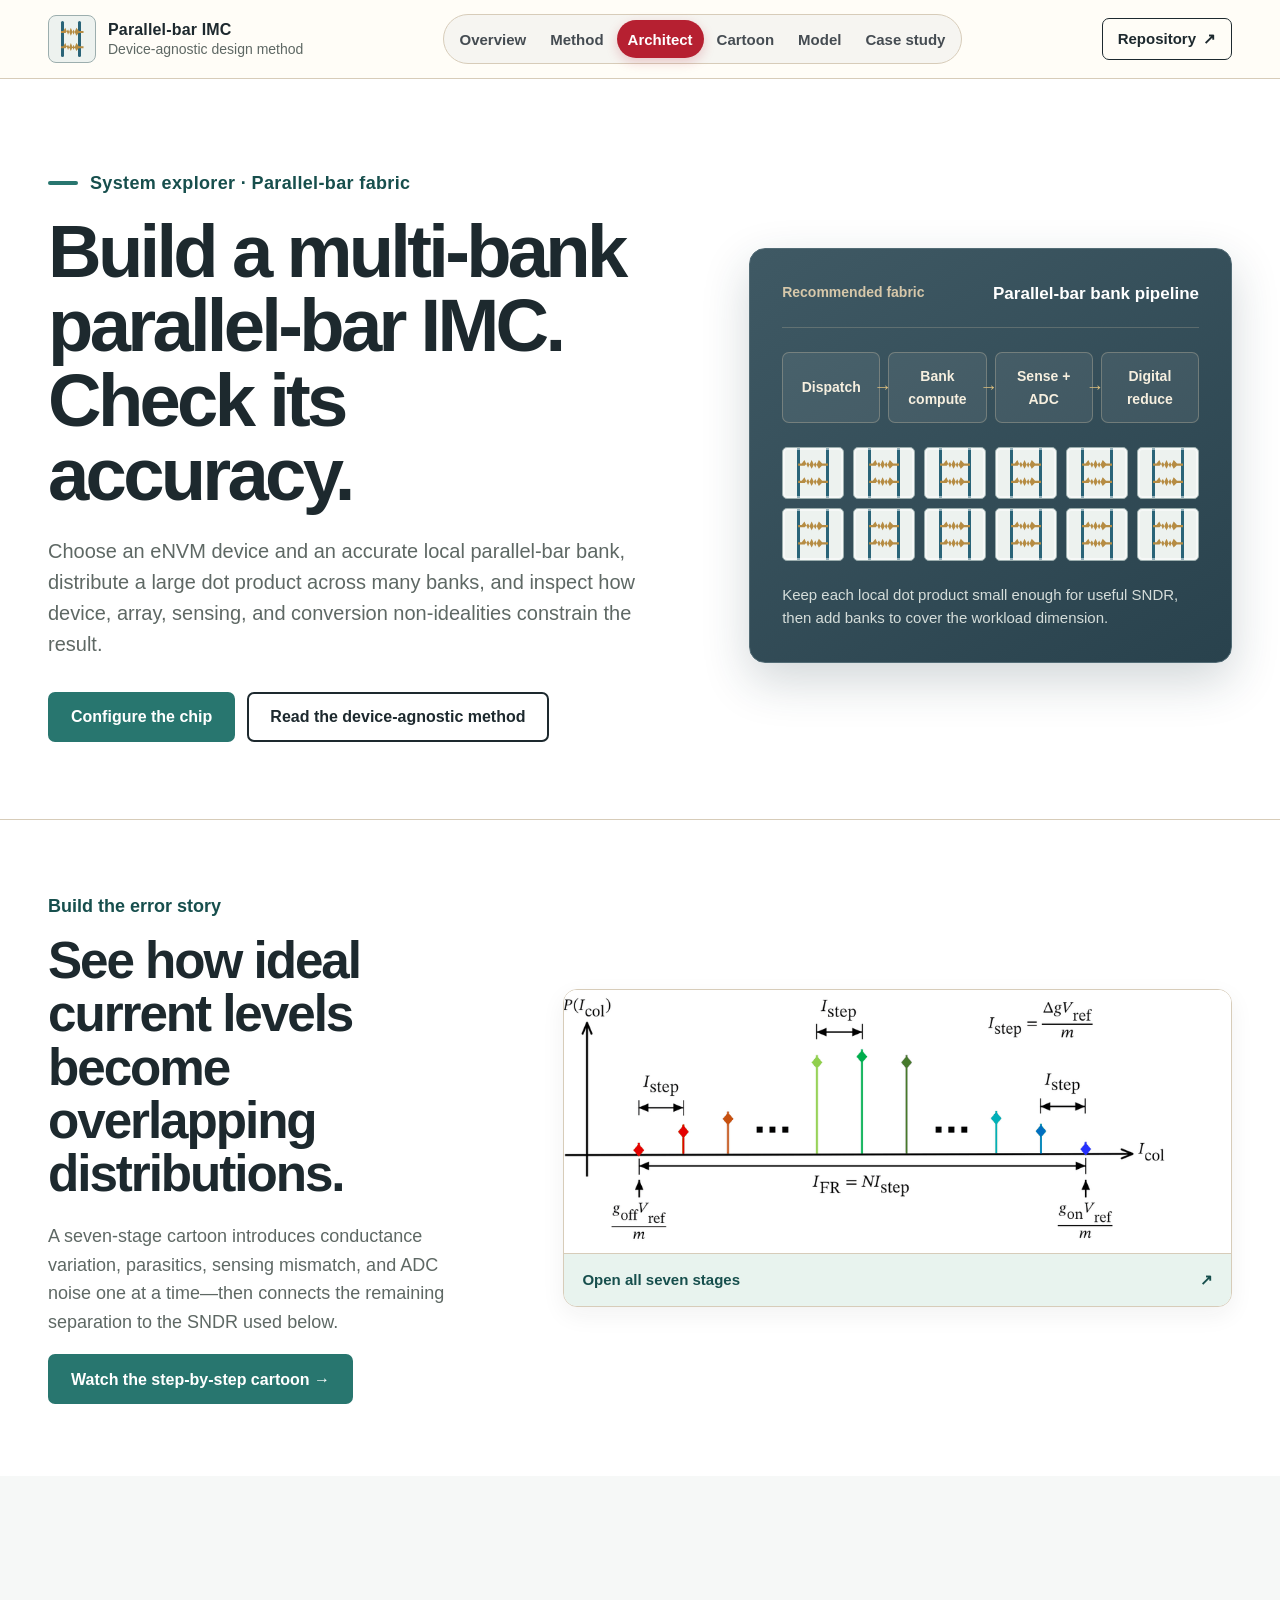
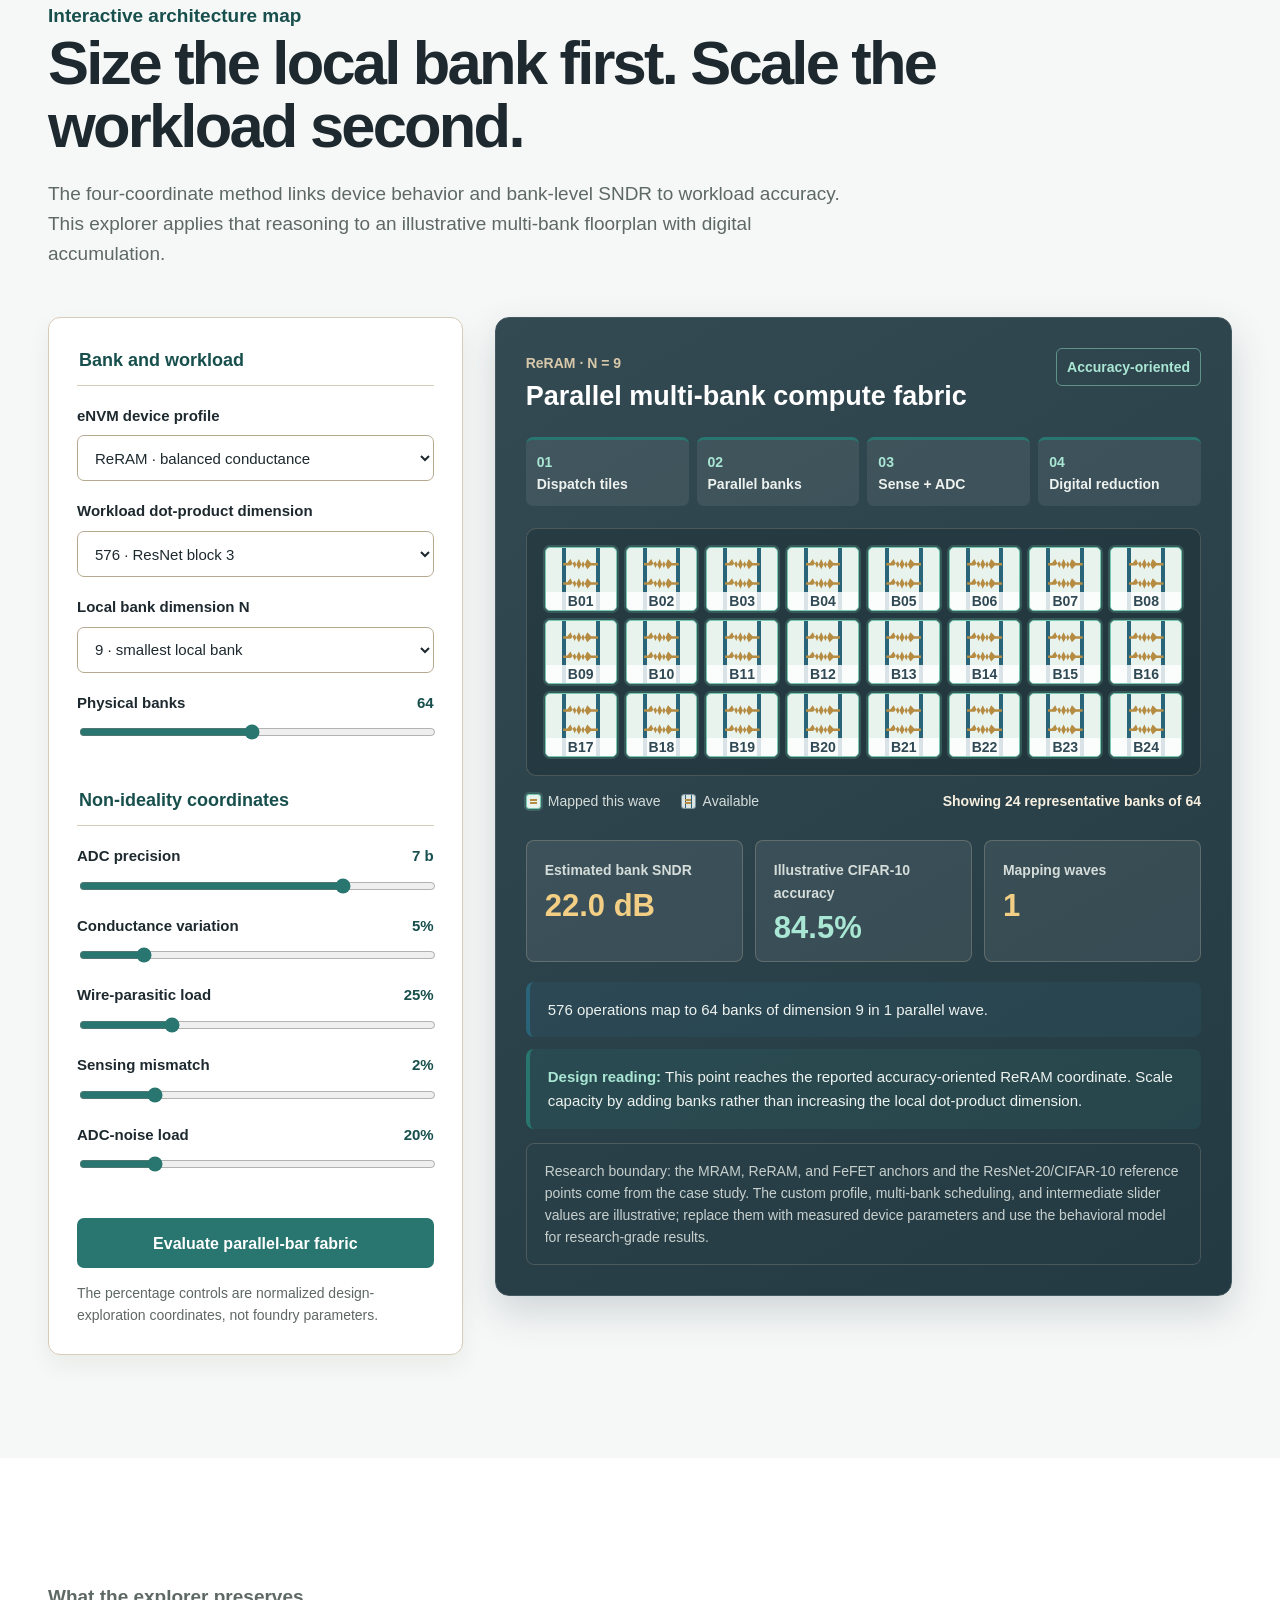
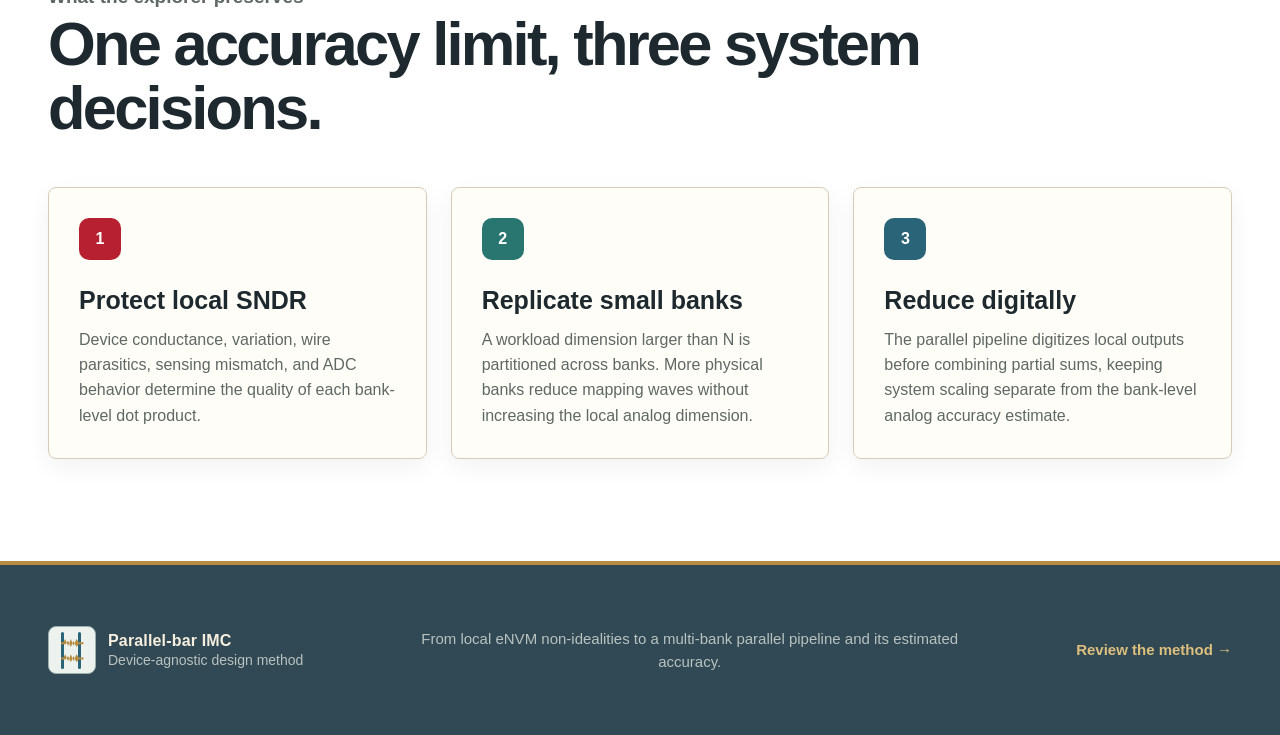
==== docs/architect.html @ ee3493be "Add parallel-bar IMC website" ====
<!doctype html>
<html lang="en">
  <head>
    <meta charset="utf-8" />
    <meta name="viewport" content="width=device-width, initial-scale=1" />
    <meta name="theme-color" content="#ffffff" />
    <meta name="description" content="Configure a multi-bank parallel-bar eNVM in-memory-computing architecture and explore how bank dimension and non-idealities affect SNDR and workload accuracy." />
    <link rel="icon" href="assets/favicon.png" type="image/png" />
    <link rel="stylesheet" href="styles.css" />
    <script src="app.js" defer></script>
    <title>Multi-bank Architect · Parallel-bar IMC</title>
  </head>
  <body>
    <a class="skip-link" href="#main">Skip to content</a>
    <header class="site-header">
      <div class="container header-inner">
        <a class="brand" href="index.html" aria-label="Parallel-bar IMC overview"><span class="architecture-icon parallelbar-icon brand-architecture-icon" aria-hidden="true"><i></i><i></i><i></i><b></b><b></b><b></b><em></em></span><span><strong>Parallel-bar IMC</strong><small>Device-agnostic design method</small></span></a>
        <button class="menu-toggle" type="button" aria-expanded="false" aria-controls="site-nav">Menu</button>
        <nav id="site-nav" class="site-nav" aria-label="Parallel-bar design method"><a href="index.html">Overview</a><a href="method.html">Method</a><a href="architect.html" aria-current="page">Architect</a><a href="cartoon.html">Cartoon</a><a href="code.html">Model</a><a href="paper.html">Case study</a><a class="nav-repository" href="https://github.com/calmyor/eNVM-IMC-Modeling">Repository <span aria-hidden="true">↗</span></a></nav>
        <a class="header-repo" href="https://github.com/calmyor/eNVM-IMC-Modeling">Repository <span aria-hidden="true">↗</span></a>
      </div>
    </header>

    <main id="main">
      <section class="page-hero architect-hero">
        <div class="container page-hero-grid">
          <div>
            <p class="eyebrow green">System explorer · Parallel-bar fabric</p>
            <h1>Build a multi-bank parallel-bar IMC. <span class="accent-green">Check its accuracy.</span></h1>
            <p class="hero-summary">Choose an eNVM device and an accurate local parallel-bar bank, distribute a large dot product across many banks, and inspect how device, array, sensing, and conversion non-idealities constrain the result.</p>
            <div class="hero-actions"><a class="button button-green" href="#architect-lab">Configure the chip</a><a class="button button-secondary" href="method.html">Read the device-agnostic method</a></div>
          </div>
          <aside class="chip-preview" aria-label="A four-stage parallel pipeline feeding a multi-bank eNVM compute fabric">
            <div class="chip-preview-head"><span>Recommended fabric</span><strong>Parallel-bar bank pipeline</strong></div>
            <ol class="pipeline-strip" aria-label="Pipeline stages"><li>Dispatch</li><li>Bank compute</li><li>Sense + ADC</li><li>Digital reduce</li></ol>
            <div class="hero-bank-grid" aria-hidden="true"><span></span><span></span><span></span><span></span><span></span><span></span><span></span><span></span><span></span><span></span><span></span><span></span></div>
            <p>Keep each local dot product small enough for useful SNDR, then add banks to cover the workload dimension.</p>
          </aside>
        </div>
      </section>

      <section class="section cartoon-teaser-section">
        <div class="container cartoon-teaser">
          <div class="content-copy">
            <p class="section-kicker green">Build the error story</p>
            <h2>See how ideal current levels become overlapping distributions.</h2>
            <p>A seven-stage cartoon introduces conductance variation, parasitics, sensing mismatch, and ADC noise one at a time—then connects the remaining separation to the SNDR used below.</p>
            <a class="button button-green" href="cartoon.html">Watch the step-by-step cartoon →</a>
          </div>
          <a class="cartoon-teaser-media" href="cartoon.html" aria-label="Open the step-by-step current-distribution cartoon">
            <picture>
              <source media="(prefers-reduced-motion: reduce)" srcset="assets/histogram-cartoon/step-7.png" />
              <img src="assets/histogram-cartoon/histogram-nonidealities.gif" alt="Animated current distributions broadening as resistive IMC non-idealities are added." />
            </picture>
            <span>Open all seven stages <b aria-hidden="true">↗</b></span>
          </a>
        </div>
      </section>

      <section class="section section-tint" id="architect-lab">
        <div class="container">
          <div class="section-heading"><p class="section-kicker green">Interactive architecture map</p><h2>Size the local bank first. Scale the workload second.</h2><p>The four-coordinate method links device behavior and bank-level SNDR to workload accuracy. This explorer applies that reasoning to an illustrative multi-bank floorplan with digital accumulation.</p></div>

          <div class="architect-lab">
            <form class="architect-controls" id="architect-form">
              <fieldset>
                <legend>Bank and workload</legend>
                <label class="control-field" for="sim-device"><span>eNVM device profile</span><select id="sim-device" name="device"><option value="reram" selected>ReRAM · balanced conductance</option><option value="mram">MRAM · high conductance</option><option value="fefet">FeFET · high contrast</option><option value="custom">Custom eNVM · normalized profile</option></select></label>
                <label class="control-field" for="sim-workload"><span>Workload dot-product dimension</span><select id="sim-workload" name="workload"><option value="144">144 · ResNet block 1</option><option value="288">288 · ResNet block 2</option><option value="576" selected>576 · ResNet block 3</option><option value="1024">1,024 · large layer</option><option value="4096">4,096 · very large layer</option></select></label>
                <label class="control-field" for="sim-bank-n"><span>Local bank dimension N</span><select id="sim-bank-n" name="bankN"><option value="9" selected>9 · smallest local bank</option><option value="36">36 · balanced bank count</option><option value="72">72 · higher local utilization</option></select></label>
                <label class="control-field range-field" for="sim-banks"><span>Physical banks <output id="sim-banks-value" for="sim-banks">64</output></span><input id="sim-banks" name="banks" type="range" min="4" max="128" step="4" value="64" /></label>
              </fieldset>

              <fieldset>
                <legend>Non-ideality coordinates</legend>
                <label class="control-field range-field" for="sim-adc-bits"><span>ADC precision <output id="sim-adc-bits-value" for="sim-adc-bits">7 b</output></span><input id="sim-adc-bits" name="adcBits" type="range" min="4" max="8" step="1" value="7" /></label>
                <label class="control-field range-field" for="sim-variation"><span>Conductance variation <output id="sim-variation-value" for="sim-variation">5%</output></span><input id="sim-variation" name="variation" type="range" min="2" max="20" step="1" value="5" /></label>
                <label class="control-field range-field" for="sim-wire"><span>Wire-parasitic load <output id="sim-wire-value" for="sim-wire">25%</output></span><input id="sim-wire" name="wire" type="range" min="0" max="100" step="5" value="25" /></label>
                <label class="control-field range-field" for="sim-mismatch"><span>Sensing mismatch <output id="sim-mismatch-value" for="sim-mismatch">2%</output></span><input id="sim-mismatch" name="mismatch" type="range" min="0" max="10" step="0.5" value="2" /></label>
                <label class="control-field range-field" for="sim-adc-noise"><span>ADC-noise load <output id="sim-adc-noise-value" for="sim-adc-noise">20%</output></span><input id="sim-adc-noise" name="adcNoise" type="range" min="0" max="100" step="5" value="20" /></label>
              </fieldset>

              <button class="button button-green" type="submit">Evaluate parallel-bar fabric</button>
              <p class="control-note">The percentage controls are normalized design-exploration coordinates, not foundry parameters.</p>
            </form>

            <div class="sim-chip" aria-live="polite">
              <div class="sim-chip-head"><div><span id="sim-chip-kicker">ReRAM · N = 9</span><h3>Parallel multi-bank compute fabric</h3></div><strong id="sim-status">Accuracy-oriented</strong></div>
              <ol class="sim-pipeline" aria-label="Active compute pipeline"><li><span>01</span>Dispatch tiles</li><li><span>02</span>Parallel banks</li><li><span>03</span>Sense + ADC</li><li><span>04</span>Digital reduction</li></ol>
              <div class="sim-bank-grid" id="sim-bank-grid" aria-label="Representative physical bank map"></div>
              <div class="sim-bank-legend"><span><i class="active"></i>Mapped this wave</span><span><i></i>Available</span><strong id="sim-bank-caption">Showing 24 of 64 physical banks</strong></div>

              <div class="sim-results">
                <div><span>Estimated bank SNDR</span><strong id="sim-sndr">22.0 dB</strong></div>
                <div><span id="sim-accuracy-label">Illustrative CIFAR-10 accuracy</span><strong id="sim-accuracy">84.5%</strong></div>
                <div><span>Mapping waves</span><strong id="sim-waves">1</strong></div>
              </div>
              <p class="sim-mapping" id="sim-mapping">576 operations map to 64 banks of dimension 9 in one parallel wave.</p>
              <p class="sim-advice" id="sim-advice"><strong>Design reading:</strong> This point reaches the reported accuracy-oriented ReRAM coordinate. Scale capacity by adding banks rather than increasing the local dot-product dimension.</p>
              <p class="sim-boundary">Research boundary: the MRAM, ReRAM, and FeFET anchors and the ResNet-20/CIFAR-10 reference points come from the case study. The custom profile, multi-bank scheduling, and intermediate slider values are illustrative; replace them with measured device parameters and use the behavioral model for research-grade results.</p>
            </div>
          </div>
        </div>
      </section>

      <section class="section">
        <div class="container">
          <div class="section-heading"><p class="section-kicker">What the explorer preserves</p><h2>One accuracy limit, three system decisions.</h2></div>
          <div class="principle-grid">
            <article class="principle-card"><span>1</span><h3>Protect local SNDR</h3><p>Device conductance, variation, wire parasitics, sensing mismatch, and ADC behavior determine the quality of each bank-level dot product.</p></article>
            <article class="principle-card"><span>2</span><h3>Replicate small banks</h3><p>A workload dimension larger than N is partitioned across banks. More physical banks reduce mapping waves without increasing the local analog dimension.</p></article>
            <article class="principle-card"><span>3</span><h3>Reduce digitally</h3><p>The parallel pipeline digitizes local outputs before combining partial sums, keeping system scaling separate from the bank-level analog accuracy estimate.</p></article>
          </div>
        </div>
      </section>
    </main>

    <footer class="site-footer"><div class="container footer-inner"><a class="brand" href="index.html"><span class="architecture-icon parallelbar-icon brand-architecture-icon" aria-hidden="true"><i></i><i></i><i></i><b></b><b></b><b></b><em></em></span><span><strong>Parallel-bar IMC</strong><small>Device-agnostic design method</small></span></a><p>From local eNVM non-idealities to a multi-bank parallel pipeline and its estimated accuracy.</p><a class="footer-link" href="method.html">Review the method →</a></div></footer>
  </body>
</html>
---- docs/styles.css ----
:root {
  --red: #b62031;
  --red-light: #f9e8e9;
  --red-dark: #791722;
  --green: #28766f;
  --green-light: #e8f3ee;
  --green-dark: #174f4d;
  --blue: #2a6478;
  --blue-light: #e8f1f3;
  --blue-dark: #163f50;
  --ink: #1d292e;
  --muted: #5e6864;
  --line: #d7ccb9;
  --line-dark: #b7a98f;
  --surface: #f3ecdc;
  --white: #fffdf7;
  --gold: #b68c43;
  --stone: #607984;
  --stone-dark: #304954;
  --shadow: 0 14px 32px rgba(41, 32, 20, .09);
  --sans: Arial, Helvetica, sans-serif;
  --container: 1360px;
}

* { box-sizing: border-box; }
html { scroll-behavior: smooth; }
body { margin: 0; background-color: var(--white); background-image: radial-gradient(circle at 14% 8%, rgba(182, 140, 67, .08), transparent 27%), linear-gradient(rgba(74, 57, 30, .025) 1px, transparent 1px), linear-gradient(90deg, rgba(74, 57, 30, .025) 1px, transparent 1px); background-size: auto, 44px 44px, 44px 44px; color: var(--ink); font-family: var(--sans); font-size: 18px; line-height: 1.58; }
body.menu-open { overflow: hidden; }
body.menu-open::before { content: ""; position: fixed; z-index: 40; inset: 78px 0 0; background: rgba(32, 36, 40, .22); backdrop-filter: blur(2px); }
a { color: inherit; text-decoration: none; }
button { color: inherit; font: inherit; }
img { display: block; max-width: 100%; }
figure { margin: 0; }
p { margin-top: 0; }

.skip-link { position: fixed; z-index: 100; top: 12px; left: 12px; padding: 12px 18px; transform: translateY(-170%); background: var(--red); color: #fff; font-size: 16px; font-weight: 700; }
.skip-link:focus { transform: none; }
.container { width: min(var(--container), calc(100% - 96px)); margin-inline: auto; }

.site-header { position: sticky; z-index: 50; top: 0; border-bottom: 1px solid var(--line); background: rgba(255, 253, 247, .94); backdrop-filter: blur(14px); }
.header-inner { min-height: 78px; display: flex; align-items: center; gap: 22px; }
.brand { display: flex; align-items: center; gap: 12px; flex-shrink: 0; }
.imc-mark { position: relative; width: 46px; height: 42px; flex-shrink: 0; overflow: visible; border: 1px solid #0b151a; border-radius: 5px; background: linear-gradient(135deg, #3d4b50 0 16%, var(--stone) 16% 72%, var(--stone-dark) 72%); box-shadow: inset 0 0 0 2px rgba(255,255,255,.07), 5px 5px 0 rgba(17,28,33,.17); transform: rotate(-2deg); }
.imc-mark::before { content: ""; position: absolute; z-index: 1; inset: 5px; border: 1px solid rgba(210, 183, 122, .48); border-radius: 2px; background: linear-gradient(90deg, transparent 45%, rgba(210,183,122,.32) 45% 52%, transparent 52%), linear-gradient(0deg, transparent 26%, rgba(210,183,122,.3) 26% 32%, transparent 32% 67%, rgba(210,183,122,.3) 67% 73%, transparent 73%); box-shadow: none; }
.imc-mark::after { content: ""; position: absolute; z-index: 3; top: 5px; right: 5px; width: 7px; height: 7px; transform: rotate(45deg); border: 1px solid #f5c0bd; border-radius: 1px; background: var(--red); }
.imc-mark i { position: absolute; z-index: 2; left: 11px; width: 18px; height: 2px; border-radius: 2px; background: rgba(226, 202, 149, .72); }
.imc-mark i:nth-child(1) { top: 11px; transform: rotate(8deg); }
.imc-mark i:nth-child(2) { top: 20px; width: 14px; transform: rotate(-6deg); }
.imc-mark i:nth-child(3) { top: 29px; width: 21px; transform: rotate(5deg); }
.brand > span:last-child { display: flex; flex-direction: column; }
.brand strong { font-size: 16px; line-height: 1.25; letter-spacing: .01em; }
.brand small { color: var(--muted); font-size: 14px; line-height: 1.3; }
.site-nav { margin: 0 auto; padding: 5px; display: flex; align-items: center; gap: 2px; border: 1px solid var(--line); border-radius: 999px; background: rgba(243, 236, 220, .82); }
.site-nav a { min-height: 38px; padding: 8px 11px; display: inline-flex; align-items: center; gap: 7px; border-radius: 999px; color: #454c52; font-size: 15px; font-weight: 700; line-height: 1; transition: background .18s ease, color .18s ease, box-shadow .18s ease; }
.site-nav a[href="index.html"]::before, .site-nav a[href="architect.html"]::before, .site-nav a[href="crossbar.html"]::before, .site-nav a[href="parallelbar.html"]::before, .site-nav a[href="findings.html"]::before, .site-nav a[href="code.html"]::before, .site-nav a[href="papers.html"]::before { content: ""; width: 19px; height: 19px; flex-shrink: 0; border: 1px solid var(--line-dark); border-radius: 4px; background-color: #fff; }
.site-nav a[href="index.html"]::before { border-color: var(--stone-dark); background-color: var(--stone); background-image: linear-gradient(rgba(225,199,142,.75), rgba(225,199,142,.75)), linear-gradient(rgba(225,199,142,.6), rgba(225,199,142,.6)), linear-gradient(var(--red), var(--red)); background-size: 9px 2px, 6px 2px, 4px 4px; background-position: 3px 5px, 7px 10px, 11px 2px; background-repeat: no-repeat; }
.site-nav a[href="architect.html"]::before { border-color: var(--green-dark); background-color: var(--green-light); background-image: linear-gradient(var(--green), var(--green)), linear-gradient(var(--blue), var(--blue)), linear-gradient(var(--blue), var(--blue)), linear-gradient(var(--blue), var(--blue)), linear-gradient(var(--blue), var(--blue)); background-size: 13px 2px, 5px 5px, 5px 5px, 5px 5px, 5px 5px; background-position: center, 3px 3px, 11px 3px, 3px 11px, 11px 11px; background-repeat: no-repeat; }
.site-nav a[href="crossbar.html"]::before { background-image: linear-gradient(90deg, transparent 44%, var(--red) 44% 56%, transparent 56%), linear-gradient(0deg, transparent 44%, var(--blue) 44% 56%, transparent 56%), linear-gradient(-45deg, transparent 38%, var(--gold) 38% 62%, transparent 62%), linear-gradient(-45deg, transparent 38%, var(--gold) 38% 62%, transparent 62%); background-size: 100% 100%, 100% 100%, 48% 48%, 48% 48%; background-position: center, center, 86% 14%, 14% 86%; background-repeat: no-repeat; }
.site-nav a[href="parallelbar.html"]::before { background-image: linear-gradient(90deg, transparent 20%, var(--blue) 20% 33%, transparent 33% 67%, var(--blue) 67% 80%, transparent 80%), linear-gradient(0deg, transparent 26%, var(--gold) 26% 39%, transparent 39% 61%, var(--gold) 61% 74%, transparent 74%); }
.site-nav a[href="findings.html"]::before { border-color: var(--red-dark); background-color: var(--red); background-image: linear-gradient(rgba(255,225,207,.68), rgba(255,225,207,.68)), linear-gradient(rgba(255,225,207,.58), rgba(255,225,207,.58)); background-size: 9px 2px, 6px 2px; background-position: center 5px, center 10px; background-repeat: no-repeat; }
.site-nav a[href="code.html"]::before { border-color: var(--stone-dark); background-color: var(--stone); background-image: linear-gradient(90deg, transparent 16%, #d8bd83 16% 28%, transparent 28% 44%, #d8bd83 44% 56%, transparent 56% 72%, #d8bd83 72% 84%, transparent 84%); }
.site-nav a[href="papers.html"]::before { background-image: linear-gradient(var(--gold), var(--gold)), linear-gradient(var(--stone), var(--stone)), linear-gradient(var(--stone), var(--stone)); background-size: 3px 11px, 7px 2px, 7px 2px; background-position: 3px center, 8px 5px, 8px 10px; background-repeat: no-repeat; }
.site-nav a:hover, .site-nav a:focus-visible { background: #fff; color: var(--blue-dark); }
.site-nav a[aria-current="page"] { background: var(--red); color: #fff; box-shadow: 0 4px 12px rgba(182, 32, 49, .22); }
.site-nav .nav-repository { display: none; }
.header-repo { min-height: 42px; padding: 0 15px; display: inline-flex; align-items: center; gap: 7px; border: 1px solid var(--ink); border-radius: 7px; font-size: 15px; font-weight: 700; white-space: nowrap; }
.header-repo:hover, .header-repo:focus-visible { background: var(--ink); color: #fff; }
.menu-toggle { position: relative; min-height: 42px; margin-left: auto; padding: 9px 13px; display: none; align-items: center; gap: 10px; border: 1px solid var(--line-dark); border-radius: 999px; background: #fff; font-size: 15px; font-weight: 700; }
.menu-toggle::before { content: ""; width: 17px; height: 2px; border-radius: 2px; background: currentColor; box-shadow: 0 -5px currentColor, 0 5px currentColor; transition: transform .18s ease, box-shadow .18s ease; }
.menu-toggle[aria-expanded="true"]::before { transform: rotate(45deg); box-shadow: none; }
.menu-toggle[aria-expanded="true"]::after { content: ""; position: absolute; left: 13px; width: 17px; height: 2px; transform: rotate(-45deg); border-radius: 2px; background: currentColor; }

.eyebrow { margin: 0 0 18px; display: flex; align-items: center; gap: 12px; color: var(--blue-dark); font-size: 18px; font-weight: 700; letter-spacing: .02em; }
.eyebrow::before { content: ""; width: 30px; height: 4px; border-radius: 4px; background: var(--blue); }
.eyebrow.red { color: var(--red-dark); }
.eyebrow.red::before { background: var(--red); }
.eyebrow.green { color: var(--green-dark); }
.eyebrow.green::before { background: var(--green); }
.hero, .page-hero, .section { position: relative; isolation: isolate; overflow: hidden; }
.hero > .container, .page-hero > .container, .section > .container { position: relative; z-index: 1; }
.hero { padding: clamp(72px, 8vw, 118px) 0; }
.hero-grid { min-height: 580px; display: grid; grid-template-columns: minmax(0, .92fr) minmax(500px, 1.08fr); gap: clamp(52px, 7vw, 104px); align-items: center; }
.hero h1, .page-hero h1, .section-heading h2, .content-copy h2 { font-family: var(--sans); font-weight: 700; }
.hero h1 { max-width: 830px; margin: 0 0 26px; font-size: clamp(58px, 6vw, 92px); line-height: .98; letter-spacing: -.045em; }
.hero h1 .accent-red { color: var(--red); }
.hero h1 .accent-green { color: var(--green); }
.hero h1 .accent-blue { color: var(--blue); }
.hero-summary { max-width: 760px; margin-bottom: 0; color: var(--muted); font-size: 20px; line-height: 1.55; }
.hero-authors { margin: 22px 0 0; font-size: 16px; font-weight: 700; }
.hero-actions { margin-top: 32px; display: flex; flex-wrap: wrap; gap: 12px; }
.button { min-height: 50px; padding: 0 21px; display: inline-flex; align-items: center; justify-content: center; gap: 8px; border: 2px solid var(--blue); border-radius: 7px; font-size: 16px; font-weight: 700; transition: transform .18s ease, background .18s ease, color .18s ease, box-shadow .18s ease; }
.button:hover, .button:focus-visible { transform: translateY(-2px); box-shadow: 0 8px 18px rgba(32, 36, 40, .12); }
.button-primary { background: var(--blue); color: #fff; }
.button-primary:hover, .button-primary:focus-visible { background: var(--blue-dark); border-color: var(--blue-dark); }
.button-secondary { border-color: var(--ink); background: #fff; }
.button-secondary:hover, .button-secondary:focus-visible { background: var(--ink); color: #fff; }
.button-red { border-color: var(--red); background: var(--red); color: #fff; }
.button-red:hover, .button-red:focus-visible { border-color: var(--red-dark); background: var(--red-dark); }
.button-green { border-color: var(--green); background: var(--green); color: #fff; }
.button-green:hover, .button-green:focus-visible { border-color: var(--green-dark); background: var(--green-dark); }
.text-link { display: inline-flex; align-items: center; gap: 7px; color: var(--blue-dark); font-size: 16px; font-weight: 700; }
.text-link:hover, .text-link:focus-visible { text-decoration: underline; text-underline-offset: 4px; }

.system-visual { min-height: 540px; padding: 28px; border: 1px solid var(--line); border-radius: 18px; background: var(--surface); box-shadow: var(--shadow); }
.signal-atlas { border-color: #526b75; background: linear-gradient(150deg, #3f5964, #29424d); color: #fff; box-shadow: 0 18px 48px rgba(30, 55, 65, .2); }
.signal-atlas .visual-head { border-bottom-color: rgba(225, 203, 157, .24); color: #d7c8a9; }
.signal-map { position: relative; min-height: 520px; margin: 12px 0 8px; overflow: hidden; background-image: radial-gradient(circle at center, rgba(182,140,67,.2) 0 2px, transparent 3px), linear-gradient(45deg, transparent 49.7%, rgba(205,174,111,.2) 49.8% 50.2%, transparent 50.3%), linear-gradient(-45deg, transparent 49.7%, rgba(205,174,111,.2) 49.8% 50.2%, transparent 50.3%); background-size: 24px 24px, 100% 100%, 100% 100%; }
.signal-map::before, .signal-map::after { content: ""; position: absolute; z-index: 0; top: 50%; left: 50%; background: rgba(205, 174, 111, .25); transform: translate(-50%, -50%); }
.signal-map::before { width: calc(100% - 96px); height: 1px; }
.signal-map::after { width: 1px; height: calc(100% - 76px); }
.stone-field { position: absolute; z-index: 1; inset: 0; pointer-events: none; }
.knowledge-stone { position: absolute; width: 130px; height: 130px; opacity: .98; transform: rotate(-2deg); filter: drop-shadow(9px 11px 4px rgba(10,29,37,.28)); }
.knowledge-stone:nth-child(even) { transform: rotate(2deg); }
.knowledge-stone::before { content: ""; position: absolute; z-index: 1; top: 0; left: 0; width: 130px; height: 26px; clip-path: polygon(26px 0, 100% 0, 104px 100%, 0 100%); border: 2px solid #b8c7c9; background: linear-gradient(135deg, #aebdc0, #8ea2a8); }
.knowledge-stone::after { content: ""; position: absolute; z-index: 1; top: 0; left: 104px; width: 26px; height: 130px; clip-path: polygon(100% 0, 100% 104px, 0 100%, 0 26px); border: 2px solid #38535e; background: linear-gradient(160deg, #58727c, #3d5863); }
.knowledge-face { position: absolute; z-index: 2; top: 26px; left: 0; width: 104px; height: 104px; padding: 16px 10px 14px; display: grid; align-content: center; overflow: hidden; border: 3px solid #9db0b7; border-radius: 2px; background: linear-gradient(145deg, #8ba0a8 0 9%, #6f8791 9% 82%, #5d7680 82%); color: #f2f5f1; text-align: center; text-shadow: 0 1px 0 #35505b; box-shadow: inset 0 0 0 2px rgba(236,243,239,.14); }
.knowledge-face::before { content: ""; position: absolute; inset: 8px; border: 1px solid rgba(230,239,236,.18); pointer-events: none; }
.knowledge-face strong, .knowledge-face small { position: relative; z-index: 1; max-width: 100%; overflow-wrap: anywhere; }
.knowledge-face strong { font-size: 14px; line-height: 1.08; }
.knowledge-face small { margin-top: 5px; color: #dce5e1; font-size: 14px; font-weight: 700; line-height: 1.12; letter-spacing: 0; }
.ks-1 { top: 18px; left: 8px; }
.ks-2 { top: 18px; right: 8px; }
.ks-3 { bottom: 10px; left: 8px; }
.ks-4 { right: 8px; bottom: 10px; }
.guide-stone { position: absolute; z-index: 2; width: 128px; display: grid; justify-items: center; color: #f7efdf; text-align: center; }
.guide-stone strong { margin-top: 10px; font-size: 15px; line-height: 1.1; }
.guide-stone small { margin-top: 5px; color: #d7c8aa; font-size: 14px; line-height: 1.2; }
.stone-north { top: 14px; left: 50%; transform: translateX(-50%); }
.stone-east { top: 50%; right: 0; transform: translateY(-50%); }
.stone-south { bottom: 12px; left: 50%; transform: translateX(-50%); }
.stone-west { top: 50%; left: 0; transform: translateY(-50%); }
.stone-cube { position: relative; width: 82px; height: 82px; display: block; transform: rotate(-1deg); filter: drop-shadow(7px 9px 3px rgba(5,10,12,.34)); }
.guide-stone:nth-child(even) .stone-cube { transform: rotate(2deg); }
.stone-cube::before { content: ""; position: absolute; z-index: 1; top: 0; left: 0; width: 82px; height: 18px; clip-path: polygon(18px 0, 100% 0, 64px 100%, 0 100%); border: 2px solid #e16b71; background: linear-gradient(135deg, #dc5962, #bd303c); }
.stone-cube::after { content: ""; position: absolute; z-index: 1; top: 0; left: 64px; width: 18px; height: 82px; clip-path: polygon(100% 0, 100% 64px, 0 100%, 0 18px); border: 2px solid #62131d; background: linear-gradient(160deg, #8f1e29, #65131c); }
.stone-front { position: absolute; z-index: 2; top: 18px; left: 0; width: 64px; height: 64px; display: block; overflow: hidden; border: 2px solid #721722; border-radius: 2px; background: linear-gradient(145deg, #d04b55 0 9%, var(--red) 9% 82%, #941b28 82%); box-shadow: inset 0 0 0 3px rgba(255,255,255,.08); }
.stone-front::before { content: ""; position: absolute; inset: 8px; border: 1px solid rgba(255,222,204,.36); }
.stone-cube[class*="glyph-"] .stone-front i { display: none; }
.stone-cube[class*="glyph-"] .stone-front::after { content: ""; position: absolute; z-index: 2; }
.glyph-device .stone-front::after { top: 23px; left: 11px; width: 36px; height: 15px; background: #f7d5bd; clip-path: polygon(0 45%, 15% 45%, 24% 5%, 37% 90%, 49% 5%, 61% 90%, 73% 5%, 83% 45%, 100% 45%, 100% 62%, 82% 62%, 73% 100%, 61% 20%, 49% 100%, 37% 20%, 25% 62%, 0 62%); filter: drop-shadow(0 1px 0 #64121b); }
.glyph-array .stone-front::after { inset: 16px; border: 2px solid #f7d5bd; background-image: linear-gradient(90deg, transparent 44%, #f7d5bd 44% 56%, transparent 56%), linear-gradient(0deg, transparent 44%, #f7d5bd 44% 56%, transparent 56%); }
.glyph-sensing .stone-front::after { top: 18px; left: 13px; width: 30px; height: 21px; border: 2px solid #f7d5bd; border-radius: 50%; background: radial-gradient(circle, #f7d5bd 0 3px, transparent 4px); box-shadow: 0 8px 0 -5px #f7d5bd; }
.glyph-conversion .stone-front i { position: absolute; z-index: 2; bottom: 14px; width: 7px; display: block !important; transform: none !important; border-radius: 1px 1px 0 0; background: #f7d5bd; }
.glyph-conversion .stone-front i:nth-child(1) { left: 13px; height: 10px; }
.glyph-conversion .stone-front i:nth-child(2) { left: 25px; height: 19px; }
.glyph-conversion .stone-front i:nth-child(3) { left: 37px; height: 29px; }
.map-coordinate { position: absolute; z-index: 3; top: 50%; left: 50%; width: 250px; min-height: 204px; padding: 16px 20px; display: grid; place-content: center; justify-items: center; transform: translate(-50%, -50%) rotate(-2deg); border: 1px solid #d6b66f; outline: 5px double rgba(214,182,111,.26); background: #f3e7cc; color: var(--ink); text-align: center; box-shadow: 0 14px 30px rgba(0,0,0,.24); }
.map-coordinate span { color: var(--red-dark); font-family: var(--sans); font-size: 14px; font-weight: 700; letter-spacing: .06em; }
.map-coordinate strong { margin: 4px 0; color: var(--red); font-size: 28px; line-height: 1; }
.map-coordinate small { max-width: 150px; color: var(--muted); font-family: var(--sans); font-size: 14px; line-height: 1.3; }
.coordinate-fabrics { margin-bottom: 9px; display: flex; align-items: center; gap: 9px; }
.coordinate-fabrics .coordinate-link { color: var(--gold); font-size: 16px; letter-spacing: 0; }
.architecture-icon.atlas-icon { width: 66px; height: 66px; margin: 0; border-radius: 8px; box-shadow: none; }
.signal-atlas .visual-caption { border: 1px solid rgba(205,174,111,.2); background: rgba(255,255,255,.06); color: #cfc3aa; }
.signal-atlas .visual-caption strong { color: #fff; }
.visual-head { display: flex; align-items: center; justify-content: space-between; gap: 20px; padding-bottom: 20px; border-bottom: 1px solid var(--line); color: var(--muted); font-size: 14px; font-weight: 700; }
.architecture-symbol { min-height: 335px; padding: 45px 22px 28px; display: grid; grid-template-columns: 1fr 70px 1fr; align-items: center; gap: 16px; }
.symbol-block { min-height: 245px; padding: 22px; display: flex; flex-direction: column; justify-content: space-between; border: 1px solid var(--line-dark); border-radius: 16px; background: #fff; }
.symbol-block strong { font-size: 24px; }
.symbol-block small { color: var(--muted); font-size: 14px; }
.architecture-icon { position: relative; width: 140px; height: 140px; margin: 24px auto 4px; display: block; overflow: hidden; border: 1px solid var(--line-dark); border-radius: 24px; background: #fff; box-shadow: 0 9px 24px rgba(32,36,40,.07); }
.architecture-icon i, .architecture-icon b { position: absolute; display: block; border-radius: 4px; }

/* Canonical fabric marks: perpendicular rails with two diagonal resistors, or a two-rung parallel ladder. */
.architecture-icon.crossbar-icon, .architecture-icon.parallelbar-icon { border-color: #9caeae; border-radius: 18px; background: #edf2ef; }
.architecture-icon.crossbar-icon i, .architecture-icon.crossbar-icon b, .architecture-icon.parallelbar-icon i, .architecture-icon.parallelbar-icon b { display: none; box-shadow: none; }
.architecture-icon.crossbar-icon i:first-child { top: 10%; bottom: 10%; left: calc(50% - 3px); width: 6px; display: block; background: var(--red); }
.architecture-icon.crossbar-icon b:first-of-type { top: calc(50% - 3px); right: 10%; left: 10%; height: 6px; display: block; background: var(--blue); }
.architecture-icon.crossbar-icon em { position: absolute; z-index: 3; inset: 0; width: auto; height: auto; transform: none; border: 0; border-radius: 0; background: none; box-shadow: none; clip-path: none; filter: none; }
.architecture-icon.crossbar-icon em::before, .architecture-icon.crossbar-icon em::after, .architecture-icon.parallelbar-icon em::before, .architecture-icon.parallelbar-icon em::after { content: ""; position: absolute; height: 18%; background: var(--gold); clip-path: polygon(0 42%, 12% 42%, 21% 4%, 33% 88%, 45% 4%, 57% 88%, 69% 4%, 80% 42%, 100% 42%, 100% 66%, 79% 66%, 69% 100%, 57% 24%, 45% 100%, 33% 24%, 22% 66%, 0 66%); filter: drop-shadow(0 2px 0 var(--ink)) drop-shadow(0 -1px 0 rgba(29,41,46,.45)); }
.architecture-icon.crossbar-icon em::before { top: 26%; left: 43.8%; width: 42.4%; transform: rotate(45deg); transform-origin: center; }
.architecture-icon.crossbar-icon em::after { top: 56%; left: 13.8%; width: 42.4%; transform: rotate(45deg); transform-origin: center; }
.architecture-icon.crossbar-icon::after { display: none; }
.architecture-icon.parallelbar-icon i:first-child, .architecture-icon.parallelbar-icon i:nth-child(2) { top: 10%; bottom: 10%; width: 6px; display: block; background: var(--blue); }
.architecture-icon.parallelbar-icon i:first-child { left: 25%; }
.architecture-icon.parallelbar-icon i:nth-child(2) { left: calc(75% - 6px); }
.architecture-icon.parallelbar-icon em { position: absolute; z-index: 3; inset: 0; width: auto; height: auto; transform: none; border: 0; border-radius: 0; background: none; box-shadow: none; clip-path: none; filter: none; }
.architecture-icon.parallelbar-icon em::before, .architecture-icon.parallelbar-icon em::after { left: 25%; width: 50%; }
.architecture-icon.parallelbar-icon em::before { top: 25%; }
.architecture-icon.parallelbar-icon em::after { top: 58%; }
.architecture-icon.parallelbar-icon::before, .architecture-icon.parallelbar-icon::after { display: none; }
.architecture-icon.compact { width: 100px; height: 100px; margin: 6px 0 24px; }
.architecture-icon.compact.crossbar-icon, .architecture-icon.compact.parallelbar-icon { border-radius: 13px; }
.architecture-icon.compact.crossbar-icon i:first-child { left: calc(50% - 2px); width: 4px; }
.architecture-icon.compact.crossbar-icon b:first-of-type { top: calc(50% - 2px); height: 4px; }
.architecture-icon.compact.parallelbar-icon i:first-child, .architecture-icon.compact.parallelbar-icon i:nth-child(2) { width: 4px; }
.architecture-icon.atlas-icon { border-radius: 8px; }
.architecture-icon.atlas-icon.crossbar-icon i:first-child { left: calc(50% - 1.5px); width: 3px; }
.architecture-icon.atlas-icon.crossbar-icon b:first-of-type { top: calc(50% - 1.5px); height: 3px; }
.architecture-icon.atlas-icon.parallelbar-icon i:first-child, .architecture-icon.atlas-icon.parallelbar-icon i:nth-child(2) { width: 3px; }
.architecture-icon.brand-architecture-icon { width: 48px; height: 48px; margin: 0; flex-shrink: 0; border-radius: 8px; box-shadow: none; }
.architecture-icon.brand-architecture-icon.crossbar-icon i:first-child { left: calc(50% - 1.5px); width: 3px; }
.architecture-icon.brand-architecture-icon.crossbar-icon b:first-of-type { top: calc(50% - 1.5px); height: 3px; }
.architecture-icon.brand-architecture-icon.parallelbar-icon i:first-child, .architecture-icon.brand-architecture-icon.parallelbar-icon i:nth-child(2) { width: 3px; }
.icon-title-row { display: flex; align-items: center; gap: 20px; }
.icon-title-row .architecture-icon { margin: 0; flex-shrink: 0; }
.page-stat-card .architecture-icon { margin: 0 0 28px; }
.symbol-arrow { display: grid; place-items: center; color: var(--green); font-size: 42px; font-weight: 700; }
.visual-caption { margin: 0; padding: 20px; border-radius: 12px; background: #fff; color: var(--muted); font-size: 16px; }
.visual-caption strong { color: var(--ink); }

.page-hero { padding: clamp(68px, 7vw, 104px) 0 clamp(52px, 6vw, 84px); border-bottom: 1px solid var(--line); }
.page-hero-grid { display: grid; grid-template-columns: minmax(0, .95fr) minmax(430px, .75fr); gap: clamp(44px, 7vw, 100px); align-items: center; }
.page-hero h1 { max-width: 900px; margin: 0 0 24px; font-size: clamp(54px, 5.8vw, 88px); line-height: 1; letter-spacing: -.05em; }
.page-hero .hero-summary { max-width: 820px; }
.page-stat-card { position: relative; padding: 38px; overflow: hidden; border: 1px solid var(--line); border-radius: 14px; background: rgba(255,253,247,.94); color: var(--ink); box-shadow: var(--shadow); }
.page-stat-card::before, .page-stat-card::after { display: none; }
.page-stat-card > span { color: var(--muted); font-size: 14px; font-weight: 700; }
.page-stat-card strong { margin: 13px 0 8px; display: block; color: #f2cf84; font-size: clamp(44px, 5vw, 68px); line-height: 1; }
.page-stat-card p { margin: 0; color: var(--muted); font-size: 16px; }
.page-stat-card.red strong { color: #ff9a9e; }
.page-stat-card.green strong { color: #91dfc6; }

.section { padding: clamp(76px, 8vw, 126px) 0; }
.section-tint { background: var(--surface); }
.section-heading { max-width: 1000px; margin-bottom: 48px; }
.section-heading h2 { margin: 0; font-size: clamp(44px, 4.8vw, 72px); line-height: 1.03; letter-spacing: -.045em; }
.section-heading p { max-width: 820px; margin: 22px 0 0; color: var(--muted); font-size: 19px; }
.section-kicker { margin: 0 0 14px; color: var(--blue-dark); font-size: 18px; font-weight: 700; }
.section-kicker.red { color: var(--red-dark); }
.section-kicker.green { color: var(--green-dark); }

.project-cards { display: grid; grid-template-columns: repeat(2, 1fr); gap: 28px; }
.project-card { min-height: 490px; padding: 34px; display: flex; flex-direction: column; border: 1px solid var(--line); border-radius: 10px; background: rgba(255, 253, 247, .92); box-shadow: 0 10px 26px rgba(41, 32, 20, .07); }
.project-card.red { border-top: 6px solid var(--red); }
.project-card.blue { border-top: 6px solid var(--blue); }
.card-meta { margin-bottom: 32px; display: flex; justify-content: space-between; gap: 20px; color: var(--muted); font-size: 14px; font-weight: 700; }
.project-card h2, .project-card h3 { margin: 0 0 16px; font-size: clamp(30px, 3vw, 42px); line-height: 1.08; letter-spacing: -.03em; }
.project-card p { color: var(--muted); }
.card-points { margin: 10px 0 30px; padding: 0; list-style: none; }
.card-points li { position: relative; padding: 10px 0 10px 25px; border-top: 1px solid var(--line); font-size: 16px; }
.card-points li::before { content: ""; position: absolute; top: 18px; left: 2px; width: 9px; height: 9px; transform: rotate(45deg); border: 1px solid var(--green-dark); background: var(--green); }
.project-card .button { margin-top: auto; align-self: flex-start; }

.principle-grid, .finding-cards, .code-grid { display: grid; grid-template-columns: repeat(3, 1fr); gap: 24px; }
.principle-card, .finding-card, .code-card { padding: 30px; border: 1px solid var(--line); border-radius: 8px; background: rgba(255, 253, 247, .94); }
.principle-card span, .finding-card span, .code-card span { width: 42px; height: 42px; margin-bottom: 26px; display: grid; place-items: center; border-radius: 10px; color: #fff; font-size: 16px; font-weight: 700; }
.principle-card:nth-child(1) span, .finding-card:nth-child(1) span { background: var(--red); }
.principle-card:nth-child(2) span, .finding-card:nth-child(2) span { background: var(--green); }
.principle-card:nth-child(3) span, .finding-card:nth-child(3) span { background: var(--blue); }
.principle-card h3, .finding-card h3, .code-card h3 { margin: 0 0 12px; font-size: 25px; line-height: 1.16; }
.principle-card p, .finding-card p, .code-card p { margin: 0; color: var(--muted); font-size: 16px; }
.four-guide-cards { grid-template-columns: repeat(4, 1fr); gap: 28px; }
.four-guide-cards .finding-card { min-height: 350px; padding: 32px; border-color: #445259; background: linear-gradient(145deg, #324249, var(--stone-dark)); color: #fff; box-shadow: 4px 5px 0 rgba(17,28,33,.1); }
.four-guide-cards .finding-card span { border: 2px solid #721722; border-radius: 4px; background: linear-gradient(135deg, #d04b55, var(--red) 62%, #741722); box-shadow: 4px 4px 0 rgba(0,0,0,.2), inset 0 0 0 2px rgba(255,255,255,.08); }
.four-guide-cards .finding-card p { color: #cbd2d0; }
.four-guide-cards .guide-card-symbol { position: relative; width: 72px; height: 72px; margin-bottom: 34px; border: 0; border-radius: 0; background: none; box-shadow: none; filter: drop-shadow(5px 6px 2px rgba(0,0,0,.24)); }
.four-guide-cards .guide-card-symbol::before { content: ""; position: absolute; z-index: 1; top: 0; left: 0; width: 72px; height: 16px; clip-path: polygon(16px 0, 100% 0, 56px 100%, 0 100%); border: 1px solid #e16b71; background: linear-gradient(135deg, #dc5962, #bd303c); }
.four-guide-cards .guide-card-symbol::after { content: ""; position: absolute; z-index: 1; top: 0; left: 56px; width: 16px; height: 72px; clip-path: polygon(100% 0, 100% 56px, 0 100%, 0 16px); border: 1px solid #62131d; background: linear-gradient(160deg, #8f1e29, #65131c); }
.four-guide-cards .guide-card-face { position: absolute; z-index: 2; top: 16px; left: 0; width: 56px; height: 56px; display: block; overflow: hidden; border: 2px solid #721722; border-radius: 2px; background: linear-gradient(145deg, #d04b55 0 9%, var(--red) 9% 82%, #941b28 82%); box-shadow: inset 0 0 0 2px rgba(255,255,255,.08); }
.four-guide-cards .guide-card-face::before { content: ""; position: absolute; inset: 5px; border: 1px solid rgba(255,222,204,.3); }
.four-guide-cards .glyph-device .guide-card-face::after { content: ""; position: absolute; top: 20px; left: 10px; width: 32px; height: 13px; background: #f7d5bd; clip-path: polygon(0 45%, 15% 45%, 24% 5%, 37% 90%, 49% 5%, 61% 90%, 73% 5%, 83% 45%, 100% 45%, 100% 62%, 82% 62%, 73% 100%, 61% 20%, 49% 100%, 37% 20%, 25% 62%, 0 62%); }
.four-guide-cards .glyph-array .guide-card-face::after { content: ""; position: absolute; inset: 13px; border: 2px solid #f7d5bd; background-image: linear-gradient(90deg, transparent 44%, #f7d5bd 44% 56%, transparent 56%), linear-gradient(0deg, transparent 44%, #f7d5bd 44% 56%, transparent 56%); }
.four-guide-cards .glyph-sensing .guide-card-face::after { content: ""; position: absolute; top: 16px; left: 10px; width: 26px; height: 18px; border: 2px solid #f7d5bd; border-radius: 50%; background: radial-gradient(circle, #f7d5bd 0 3px, transparent 4px); }
.four-guide-cards .glyph-conversion .guide-card-face::after { content: ""; position: absolute; left: 10px; bottom: 11px; width: 6px; height: 11px; border-radius: 1px 1px 0 0; background: #f7d5bd; box-shadow: 12px -6px 0 #f7d5bd, 24px -14px 0 #f7d5bd; }

.content-split { display: grid; grid-template-columns: minmax(0, .84fr) minmax(500px, 1.16fr); gap: clamp(44px, 7vw, 96px); align-items: center; }
.content-copy h2 { margin: 0 0 22px; font-size: clamp(42px, 4.6vw, 68px); line-height: 1.04; letter-spacing: -.04em; }
.content-copy p { max-width: 760px; color: var(--muted); }
.detail-list { margin: 28px 0 0; padding: 0; list-style: none; }
.detail-list li { padding: 18px 0; display: grid; grid-template-columns: 32px 1fr; gap: 14px; border-top: 1px solid var(--line); }
.detail-list strong { color: var(--blue-dark); }
.detail-list li::before { content: "✓"; color: var(--green); font-weight: 700; }
.paper-figure { overflow: hidden; border: 1px solid var(--line); border-radius: 16px; background: #fff; box-shadow: 0 8px 26px rgba(32, 36, 40, .06); }
.paper-figure img { width: 100%; max-height: 620px; padding: 24px; object-fit: contain; background: #fff; }
.paper-figure figcaption { padding: 17px 20px; border-top: 1px solid var(--line); color: var(--muted); font-size: 14px; }
.paper-figure figcaption strong { color: var(--ink); }
.figure-grid { display: grid; grid-template-columns: repeat(2, 1fr); gap: 28px; }

.result-banner { padding: 42px; display: grid; grid-template-columns: auto 1fr; gap: 30px; align-items: center; border-radius: 18px; background: var(--blue-light); }
.result-banner.red { background: var(--red-light); }
.result-banner.green { background: var(--green-light); }
.result-number { min-width: 170px; color: var(--blue); font-size: clamp(48px, 6vw, 78px); font-weight: 700; line-height: 1; }
.result-banner.red .result-number { color: var(--red); }
.result-banner.green .result-number { color: var(--green); }
.result-banner h2 { margin: 0 0 8px; font-size: 28px; }
.result-banner p { max-width: 800px; margin: 0; color: var(--muted); }

.device-explorer { display: grid; grid-template-columns: 270px 1fr; border: 1px solid var(--line); border-radius: 18px; overflow: hidden; background: #fff; box-shadow: 0 8px 24px rgba(32, 36, 40, .05); }
.device-tabs { display: flex; flex-direction: column; border-right: 1px solid var(--line); background: var(--surface); }
.device-tabs button { min-height: 88px; padding: 20px 25px; display: flex; align-items: center; gap: 15px; border: 0; border-bottom: 1px solid var(--line); background: transparent; font-size: 19px; font-weight: 700; text-align: left; cursor: pointer; }
.device-tabs button:last-child { border-bottom: 0; }
.device-tabs button span { color: var(--muted); font-size: 14px; }
.device-tabs button[aria-selected="true"] { background: var(--blue); color: #fff; }
.device-tabs button[aria-selected="true"] span { color: #fff; }
.device-panel { min-height: 410px; padding: clamp(34px, 5vw, 68px); display: grid; grid-template-columns: 1fr minmax(250px, .65fr); gap: 54px; align-items: center; }
.device-panel .section-kicker { font-size: 16px; }
.device-panel h2 { margin: 0 0 18px; font-size: clamp(35px, 4vw, 56px); line-height: 1.04; letter-spacing: -.04em; }
.device-panel p { max-width: 720px; margin-bottom: 0; color: var(--muted); }
.device-stats { margin: 0; display: grid; gap: 12px; }
.device-stats div { padding: 16px 18px; border-left: 5px solid var(--blue); border-radius: 6px; background: var(--blue-light); }
.device-stats dt { color: var(--muted); font-size: 14px; font-weight: 700; }
.device-stats dd { margin: 4px 0 0; font-size: 18px; font-weight: 700; }

.repo-panel { border: 1px solid var(--line); border-radius: 9px; overflow: hidden; background: #fff; box-shadow: var(--shadow); }
.repo-head { padding: 18px 22px; display: flex; justify-content: space-between; gap: 20px; border-bottom: 1px solid var(--line); background: var(--blue-light); font-size: 15px; font-weight: 700; }
.repo-list { margin: 0; padding: 0; list-style: none; }
.repo-list li { min-height: 90px; padding: 20px 24px; display: grid; grid-template-columns: 50px 1fr; gap: 18px; align-items: center; border-bottom: 1px solid var(--line); }
.repo-list li:last-child { border-bottom: 0; }
.repo-list > li > span { width: 42px; height: 42px; display: grid; place-items: center; border-radius: 9px; background: var(--surface); color: var(--blue-dark); font-size: 15px; font-weight: 700; }
.guide-repo > li > span { border: 2px solid #721722; border-radius: 4px; background: linear-gradient(135deg, #d04b55, var(--red) 62%, #741722); color: #fff; box-shadow: 4px 4px 0 rgba(17,28,33,.16), inset 0 0 0 2px rgba(255,255,255,.08); }
.repo-list strong { display: block; font-size: 18px; }
.repo-list small { display: block; margin-top: 4px; color: var(--muted); font-size: 14px; }
.steps { counter-reset: steps; display: grid; gap: 18px; }
.step { counter-increment: steps; padding: 26px 28px; display: grid; grid-template-columns: 54px 1fr; gap: 18px; align-items: start; border: 1px solid var(--line); border-radius: 13px; background: #fff; }
.step::before { content: counter(steps); width: 46px; height: 46px; display: grid; place-items: center; border-radius: 50%; background: var(--green); color: #fff; font-weight: 700; }
.step h3 { margin: 0 0 7px; font-size: 22px; }
.step p { margin: 0; color: var(--muted); font-size: 16px; }

.paper-list { display: grid; gap: 24px; }
.publication { padding: 34px; display: grid; grid-template-columns: 130px 1fr auto; gap: 30px; align-items: center; border: 1px solid var(--line); border-radius: 16px; background: #fff; }
.publication-year { display: flex; flex-direction: column; }
.publication-year strong { color: var(--blue); font-size: 38px; line-height: 1; }
.publication-year span { margin-top: 6px; color: var(--muted); font-size: 14px; font-weight: 700; }
.publication h2 { margin: 0 0 10px; font-size: 27px; line-height: 1.2; }
.publication p { margin: 0; color: var(--muted); font-size: 16px; }
.publication-actions { display: flex; flex-direction: column; gap: 10px; }
.publication-actions .button { min-width: 140px; }

/* Multi-bank parallel IMC architect */
.architect-hero { background: linear-gradient(180deg, rgba(232,243,238,.72), rgba(255,253,247,0)); }
.chip-preview { padding: 32px; overflow: hidden; border: 1px solid #526b75; border-radius: 16px; background: linear-gradient(150deg, #3f5964, #29424d); color: #fff; box-shadow: 0 18px 48px rgba(30,55,65,.2); }
.chip-preview-head { padding-bottom: 20px; display: flex; justify-content: space-between; gap: 20px; border-bottom: 1px solid rgba(215,200,170,.24); }
.chip-preview-head span { color: #d7c8aa; font-size: 14px; font-weight: 700; }
.chip-preview-head strong { font-size: 17px; text-align: right; }
.pipeline-strip, .sim-pipeline { margin: 24px 0; padding: 0; display: grid; grid-template-columns: repeat(4, 1fr); gap: 8px; list-style: none; }
.pipeline-strip li { position: relative; min-height: 58px; padding: 12px 8px; display: grid; place-items: center; border: 1px solid rgba(215,200,170,.32); border-radius: 7px; background: rgba(255,255,255,.07); color: #f6efdf; font-size: 14px; font-weight: 700; text-align: center; }
.pipeline-strip li:not(:last-child)::after { content: "→"; position: absolute; z-index: 2; right: -12px; color: #ddbf7e; font-size: 18px; }
.hero-bank-grid { display: grid; grid-template-columns: repeat(6, 1fr); gap: 9px; }
.hero-bank-grid span { position: relative; aspect-ratio: 1.18; overflow: hidden; border: 1px solid #9caeae; border-radius: 5px; background-color: #edf2ef; background-image: linear-gradient(90deg, transparent 23%, var(--blue) 23% 29%, transparent 29% 71%, var(--blue) 71% 77%, transparent 77%); box-shadow: inset 0 0 0 2px rgba(255,255,255,.5); }
.hero-bank-grid span::before, .hero-bank-grid span::after { content: ""; position: absolute; z-index: 1; left: 25%; width: 50%; height: 18%; background: var(--gold); clip-path: polygon(0 42%, 12% 42%, 21% 4%, 33% 88%, 45% 4%, 57% 88%, 69% 4%, 80% 42%, 100% 42%, 100% 66%, 79% 66%, 69% 100%, 57% 24%, 45% 100%, 33% 24%, 22% 66%, 0 66%); filter: drop-shadow(0 1px 0 var(--ink)); }
.hero-bank-grid span::before { top: 24%; }
.hero-bank-grid span::after { top: 58%; }
.chip-preview > p { margin: 22px 0 0; color: #d5ddda; font-size: 15px; }

.architect-lab { display: grid; grid-template-columns: minmax(320px, .72fr) minmax(0, 1.28fr); gap: 32px; align-items: start; }
.architect-controls { padding: 28px; border: 1px solid var(--line); border-radius: 12px; background: #fff; box-shadow: 0 10px 24px rgba(41,32,20,.06); }
.architect-controls fieldset { margin: 0 0 26px; padding: 0; border: 0; }
.architect-controls legend { width: 100%; margin-bottom: 18px; padding-bottom: 10px; border-bottom: 1px solid var(--line); color: var(--green-dark); font-size: 18px; font-weight: 700; }
.control-field { margin-bottom: 18px; display: grid; gap: 8px; }
.control-field > span { display: flex; justify-content: space-between; gap: 16px; color: var(--ink); font-size: 15px; font-weight: 700; }
.control-field output { color: var(--green-dark); font-weight: 700; }
.control-field select { width: 100%; min-height: 46px; padding: 0 38px 0 13px; border: 1px solid var(--line-dark); border-radius: 7px; background: #fff; color: var(--ink); font: inherit; font-size: 15px; }
.control-field select:focus-visible { outline: 3px solid rgba(40,118,111,.24); outline-offset: 2px; }
.range-field input { width: 100%; accent-color: var(--green); }
.architect-controls > .button { width: 100%; }
.control-note { margin: 14px 0 0; color: var(--muted); font-size: 14px; }

.sim-chip { padding: 30px; overflow: hidden; border: 1px solid #435860; border-radius: 14px; background: linear-gradient(150deg, #344a53, #243a43); color: #fff; box-shadow: 0 16px 38px rgba(30,55,65,.18); }
.sim-chip-head { display: flex; justify-content: space-between; gap: 24px; align-items: start; }
.sim-chip-head span { color: #d7c8aa; font-size: 14px; font-weight: 700; }
.sim-chip-head h3 { margin: 4px 0 0; font-size: 27px; line-height: 1.12; }
.sim-chip-head > strong { padding: 7px 10px; border: 1px solid rgba(145,223,198,.5); border-radius: 6px; color: #a9e7d4; font-size: 14px; white-space: nowrap; }
.sim-chip-head > strong.status-warn { border-color: rgba(242,207,132,.55); color: #f2cf84; }
.sim-chip-head > strong.status-low { border-color: rgba(255,154,158,.55); color: #ff9a9e; }
.sim-pipeline { margin: 26px 0 22px; }
.sim-pipeline li { min-height: 66px; padding: 11px; display: grid; align-content: center; border-top: 3px solid var(--green); border-radius: 7px; background: rgba(255,255,255,.07); color: #edf2ef; font-size: 14px; font-weight: 700; }
.sim-pipeline li span { color: #a9e7d4; font-size: 14px; }
.sim-bank-grid { padding: 18px; display: grid; grid-template-columns: repeat(8, 1fr); gap: 9px; border: 1px solid rgba(215,200,170,.22); border-radius: 10px; background: rgba(8,20,25,.22); }
.sim-bank { position: relative; min-width: 0; aspect-ratio: 1.12; display: grid; place-items: end center; overflow: hidden; border: 1px solid #78909a; border-radius: 5px; background-color: #dbe4e1; background-image: linear-gradient(90deg, transparent 23%, var(--blue) 23% 29%, transparent 29% 71%, var(--blue) 71% 77%, transparent 77%); color: var(--stone-dark); }
.sim-bank::before, .sim-bank::after { content: ""; position: absolute; z-index: 1; left: 25%; width: 50%; height: 17%; background: var(--gold); clip-path: polygon(0 42%, 12% 42%, 21% 4%, 33% 88%, 45% 4%, 57% 88%, 69% 4%, 80% 42%, 100% 42%, 100% 66%, 79% 66%, 69% 100%, 57% 24%, 45% 100%, 33% 24%, 22% 66%, 0 66%); filter: drop-shadow(0 1px 0 var(--ink)); }
.sim-bank::before { top: 17%; }
.sim-bank::after { top: 48%; }
.sim-bank.active { border-color: #77c9b0; background-color: #e8f3ee; box-shadow: 0 0 0 2px rgba(119,201,176,.22); }
.sim-bank b { position: relative; z-index: 2; width: 100%; padding: 2px; background: rgba(255,255,255,.82); font-size: 14px; line-height: 1; text-align: center; }
.sim-bank-legend { margin-top: 14px; display: flex; flex-wrap: wrap; align-items: center; gap: 14px 20px; color: #d5ddda; font-size: 14px; }
.sim-bank-legend span { display: inline-flex; align-items: center; gap: 7px; }
.sim-bank-legend i { position: relative; width: 15px; height: 15px; display: inline-block; overflow: hidden; border: 1px solid #78909a; border-radius: 3px; background-color: #dbe4e1; background-image: linear-gradient(90deg, transparent 20%, var(--blue) 20% 33%, transparent 33% 67%, var(--blue) 67% 80%, transparent 80%); }
.sim-bank-legend i::before, .sim-bank-legend i::after { content: ""; position: absolute; left: 24%; width: 52%; height: 2px; background: var(--gold); }
.sim-bank-legend i::before { top: 4px; }
.sim-bank-legend i::after { bottom: 4px; }
.sim-bank-legend i.active { border-color: #77c9b0; background: #e8f3ee; box-shadow: 0 0 0 2px rgba(119,201,176,.22); }
.sim-bank-legend strong { margin-left: auto; color: #f6efdf; }
.sim-results { margin: 28px 0 20px; display: grid; grid-template-columns: repeat(3, 1fr); gap: 12px; }
.sim-results div { min-height: 112px; padding: 18px; border: 1px solid rgba(215,200,170,.25); border-radius: 8px; background: rgba(255,255,255,.07); }
.sim-results span { display: block; color: #d5ddda; font-size: 14px; font-weight: 700; }
.sim-results strong { margin-top: 8px; display: block; color: #f2cf84; font-size: 31px; line-height: 1; }
.sim-results div:nth-child(2) strong { color: #a9e7d4; }
.sim-mapping, .sim-advice, .sim-boundary { padding: 16px 18px; border-radius: 8px; }
.sim-mapping { margin: 0 0 12px; border-left: 4px solid var(--blue); background: rgba(42,100,120,.18); color: #edf2ef; font-size: 15px; }
.sim-advice { margin: 0; border-left: 4px solid var(--green); background: rgba(40,118,111,.18); color: #edf2ef; font-size: 15px; }
.sim-advice strong { color: #a9e7d4; }
.sim-boundary { margin: 14px 0 0; border: 1px solid rgba(215,200,170,.2); color: #c7d0cd; font-size: 14px; }

/* Current-distribution cartoon */
.cartoon-hero { background: linear-gradient(180deg, rgba(232,243,238,.68), rgba(255,253,247,0)); }
.cartoon-loop { margin: 0; overflow: hidden; border: 1px solid var(--line); border-radius: 16px; background: #fff; box-shadow: 0 18px 46px rgba(35,55,58,.13); }
.cartoon-loop picture, .cartoon-loop img, .cartoon-teaser-media picture, .cartoon-teaser-media img { display: block; width: 100%; }
.cartoon-loop img { min-height: 290px; object-fit: contain; background: #fff; }
.cartoon-loop figcaption { padding: 16px 20px; border-top: 1px solid var(--line); color: var(--muted); font-size: 14px; }
.cartoon-loop figcaption strong { color: var(--green-dark); }

.cartoon-teaser-section { padding-top: 72px; padding-bottom: 72px; }
.cartoon-teaser { display: grid; grid-template-columns: minmax(0, .78fr) minmax(520px, 1.22fr); gap: clamp(42px, 7vw, 88px); align-items: center; }
.cartoon-teaser .content-copy h2 { font-size: clamp(38px, 4vw, 58px); }
.cartoon-teaser-media { overflow: hidden; border: 1px solid var(--line); border-radius: 14px; background: #fff; box-shadow: 0 14px 36px rgba(35,55,58,.12); color: var(--green-dark); }
.cartoon-teaser-media img { aspect-ratio: 160 / 63; object-fit: contain; background: #fff; }
.cartoon-teaser-media > span { padding: 14px 18px; display: flex; justify-content: space-between; border-top: 1px solid var(--line); background: var(--green-light); font-size: 15px; font-weight: 700; }

.cartoon-stepper { overflow: hidden; border: 1px solid var(--line); border-radius: 18px; background: #fff; box-shadow: 0 14px 38px rgba(35,55,58,.09); }
.cartoon-step-tabs { display: grid; grid-template-columns: repeat(7, minmax(0, 1fr)); border-bottom: 1px solid var(--line); background: var(--surface); }
.cartoon-step-tabs button { min-width: 0; min-height: 84px; padding: 13px 8px; display: grid; place-content: center; gap: 4px; border: 0; border-right: 1px solid var(--line); border-top: 4px solid transparent; background: transparent; color: var(--muted); font: inherit; font-size: 14px; font-weight: 700; text-align: center; cursor: pointer; }
.cartoon-step-tabs button:last-child { border-right: 0; }
.cartoon-step-tabs button span { color: var(--green); font-size: 14px; letter-spacing: .08em; }
.cartoon-step-tabs button:hover { background: var(--green-light); color: var(--ink); }
.cartoon-step-tabs button[aria-selected="true"] { border-top-color: var(--green); background: #fff; color: var(--ink); }
.cartoon-step-tabs button:focus-visible { position: relative; z-index: 1; outline: 3px solid rgba(40,118,111,.3); outline-offset: -4px; }
.cartoon-panel { min-height: 470px; display: grid; grid-template-columns: minmax(0, 1.55fr) minmax(310px, .65fr); align-items: stretch; }
.cartoon-frame { padding: 28px; display: grid; place-items: center; border-right: 1px solid var(--line); background: #fff; }
.cartoon-frame img { width: 100%; max-height: 460px; display: block; object-fit: contain; }
.cartoon-copy { padding: clamp(30px, 4vw, 52px); display: flex; flex-direction: column; justify-content: center; background: linear-gradient(160deg, var(--green-light), #fff 72%); }
.cartoon-count { margin: 0 0 14px; color: var(--green-dark); font-size: 14px; font-weight: 700; letter-spacing: .04em; text-transform: uppercase; }
.cartoon-copy h3 { margin: 0 0 16px; font-size: clamp(28px, 3vw, 42px); line-height: 1.08; letter-spacing: -.035em; }
.cartoon-copy > p:not(.cartoon-count) { margin: 0; color: var(--muted); font-size: 16px; }
.cartoon-reading { margin-top: 28px; padding-top: 18px; border-top: 1px solid rgba(40,118,111,.22); }
.cartoon-reading span { display: block; color: var(--muted); font-size: 14px; font-weight: 700; text-transform: uppercase; }
.cartoon-reading strong { margin-top: 5px; display: block; color: var(--green-dark); font-size: 16px; }
.cartoon-controls { padding: 18px 22px; display: flex; justify-content: center; gap: 12px; border-top: 1px solid var(--line); background: var(--surface); }
.cartoon-controls .button { min-width: 160px; }
.cartoon-principles .principle-card { border-top-color: var(--green); }
.cartoon-cta { margin-top: 34px; padding: 25px 28px; display: flex; justify-content: space-between; align-items: center; gap: 24px; border-radius: 12px; background: var(--stone-dark); color: #fff; }
.cartoon-cta p { margin: 0; color: #d5ddda; font-size: 16px; }

.site-footer { border-top: 4px solid var(--gold); background: var(--stone-dark); color: #f6efdf; }
.footer-inner { min-height: 170px; display: grid; grid-template-columns: auto 1fr auto; gap: 40px; align-items: center; }
.site-footer .brand small, .footer-inner > p { color: #b9c2be; }
.footer-inner > p { max-width: 560px; margin: 0 auto; font-size: 15px; text-align: center; }
.footer-link { color: #ddbf7e; font-size: 15px; font-weight: 700; }

@media (max-width: 1160px) {
  .container { width: min(var(--container), calc(100% - 64px)); }
  .site-nav { width: min(390px, calc(100vw - 64px)); max-height: calc(100vh - 110px); margin: 0; padding: 11px; display: none; position: fixed; top: 90px; right: 32px; overflow-y: auto; flex-direction: column; align-items: stretch; gap: 3px; border: 1px solid var(--line); border-radius: 16px; background: #fff; box-shadow: 0 24px 70px rgba(32, 36, 40, .22); }
  .site-nav.open { display: flex; }
  .site-nav a { min-height: 49px; padding: 13px 14px; border-radius: 10px; font-size: 17px; }
  .site-nav a:hover, .site-nav a:focus-visible { background: var(--blue-light); }
  .site-nav a[aria-current="page"] { background: var(--red); color: #fff; }
  .site-nav .nav-repository { margin-top: 7px; padding-top: 15px; display: flex; justify-content: space-between; border-top: 1px solid var(--line); border-radius: 0 0 10px 10px; color: var(--blue-dark); }
  .menu-toggle { display: inline-flex; }
  .header-repo { display: none; }
  .hero-grid, .page-hero-grid, .content-split { grid-template-columns: 1fr; }
  .hero-grid { min-height: 0; }
  .system-visual { max-width: 850px; }
  .page-stat-card { max-width: 620px; }
  .principle-grid, .finding-cards, .code-grid { grid-template-columns: repeat(2, 1fr); }
  .architect-lab { grid-template-columns: 1fr; }
  .cartoon-teaser { grid-template-columns: 1fr; }
  .cartoon-teaser-media { max-width: 900px; }
  .cartoon-step-tabs { grid-template-columns: repeat(4, minmax(0, 1fr)); }
  .cartoon-step-tabs button:nth-child(4) { border-right: 0; }
  .cartoon-step-tabs button:nth-child(-n+4) { border-bottom: 1px solid var(--line); }
  .cartoon-panel { grid-template-columns: 1fr; }
  .cartoon-frame { border-right: 0; border-bottom: 1px solid var(--line); }
  .architect-controls fieldset { display: grid; grid-template-columns: repeat(2, 1fr); gap: 18px 24px; }
  .architect-controls legend { grid-column: 1 / -1; }
  .architect-controls .control-field { margin-bottom: 0; }
  .architect-controls > .button { max-width: 320px; }
}

@media (max-width: 760px) {
  .container { width: min(var(--container), calc(100% - 40px)); }
  .brand small { display: none; }
  .hero { padding: 60px 0 76px; }
  .hero h1, .page-hero h1 { font-size: clamp(52px, 14vw, 72px); }
  .hero-summary { font-size: 18px; }
  .architecture-symbol { grid-template-columns: 1fr; }
  .symbol-arrow { transform: rotate(90deg); }
  .system-visual { padding: 20px; }
  .signal-map { min-height: 550px; }
  .project-cards, .principle-grid, .finding-cards, .code-grid, .figure-grid { grid-template-columns: 1fr; }
  .project-card { min-height: 0; }
  .content-split { gap: 38px; }
  .result-banner { grid-template-columns: 1fr; padding: 30px; }
  .device-explorer { grid-template-columns: 1fr; }
  .device-tabs { flex-direction: row; border-right: 0; border-bottom: 1px solid var(--line); }
  .device-tabs button { min-width: 0; min-height: 76px; flex: 1; justify-content: center; padding: 14px 8px; border-right: 1px solid var(--line); border-bottom: 0; font-size: 16px; }
  .device-tabs button:last-child { border-right: 0; }
  .device-panel { grid-template-columns: 1fr; gap: 30px; }
  .publication { grid-template-columns: 1fr; }
  .publication-actions { flex-direction: row; flex-wrap: wrap; }
  .architect-controls fieldset { grid-template-columns: 1fr; }
  .architect-controls legend { grid-column: auto; }
  .architect-controls .control-field { margin-bottom: 12px; }
  .cartoon-step-tabs { grid-template-columns: repeat(2, minmax(0, 1fr)); }
  .cartoon-step-tabs button, .cartoon-step-tabs button:nth-child(4) { border-right: 1px solid var(--line); border-bottom: 1px solid var(--line); }
  .cartoon-step-tabs button:nth-child(even) { border-right: 0; }
  .cartoon-step-tabs button:last-child { grid-column: 1 / -1; border-right: 0; border-bottom: 0; }
  .cartoon-frame { padding: 18px; }
  .cartoon-copy { padding: 30px; }
  .cartoon-controls { flex-wrap: wrap; }
  .pipeline-strip, .sim-pipeline { grid-template-columns: repeat(2, 1fr); }
  .pipeline-strip li:nth-child(2)::after { display: none; }
  .hero-bank-grid { grid-template-columns: repeat(4, 1fr); }
  .sim-bank-grid { grid-template-columns: repeat(6, 1fr); }
  .footer-inner { padding: 40px 0; grid-template-columns: 1fr; justify-items: start; }
  .footer-inner > p { margin: 0; text-align: left; }
}

@media (max-width: 480px) {
  .container { width: min(var(--container), calc(100% - 36px)); }
  .header-inner { min-height: 70px; }
  body.menu-open::before { top: 70px; }
  .site-nav { width: auto; max-height: calc(100vh - 96px); top: 80px; right: 18px; left: 18px; }
  .brand strong { font-size: 14px; }
  .imc-mark { width: 40px; height: 36px; }
  .hero-actions, .publication-actions { align-items: stretch; flex-direction: column; }
  .button { width: 100%; }
  .project-card, .principle-card, .finding-card, .code-card { padding: 25px; }
  .chip-preview, .architect-controls, .sim-chip { padding: 22px; }
  .chip-preview-head, .sim-chip-head { align-items: flex-start; flex-direction: column; }
  .chip-preview-head strong { text-align: left; }
  .hero-bank-grid { grid-template-columns: repeat(3, 1fr); }
  .sim-bank-grid { grid-template-columns: repeat(4, 1fr); padding: 14px; }
  .sim-results { grid-template-columns: 1fr; }
  .sim-results div { min-height: 0; }
  .sim-bank-legend strong { width: 100%; margin-left: 0; }
  .architect-controls > .button { max-width: none; }
  .cartoon-loop img { min-height: 0; }
  .cartoon-controls { align-items: stretch; flex-direction: column; }
  .cartoon-controls .button { width: 100%; }
  .cartoon-cta { align-items: stretch; flex-direction: column; }
  .visual-head { align-items: flex-start; flex-direction: column; }
  .signal-map { min-height: 820px; margin-top: 18px; background-image: radial-gradient(circle at center, rgba(182,140,67,.2) 0 2px, transparent 3px), linear-gradient(45deg, transparent 49.6%, rgba(205,174,111,.22) 49.8% 50.2%, transparent 50.4%), linear-gradient(-45deg, transparent 49.6%, rgba(205,174,111,.22) 49.8% 50.2%, transparent 50.4%); background-size: 24px 24px, 100% 100%, 100% 100%; }
  .signal-map::before, .signal-map::after { display: none; }
  .guide-stone { width: 128px; }
  .stone-north { top: 158px; left: 50%; transform: translateX(-50%); }
  .stone-east { top: 30%; right: 0; transform: translateY(-50%); }
  .stone-south { bottom: 160px; left: 50%; transform: translateX(-50%); }
  .stone-west { top: 70%; left: 0; transform: translateY(-50%); }
  .ks-1 { top: 16px; left: 3px; }
  .ks-2 { top: 16px; right: 14px; }
  .ks-3 { bottom: 16px; left: 3px; }
  .ks-4 { right: 14px; bottom: 16px; }
  .map-coordinate { width: 220px; min-height: 204px; height: auto; }
}

@media (prefers-reduced-motion: reduce) {
  html { scroll-behavior: auto; }
  *, *::before, *::after { transition-duration: .01ms !important; animation-duration: .01ms !important; animation-iteration-count: 1 !important; }
}

/* Standalone parallel-bar identity */
.site-nav a[aria-current="page"] { background: var(--green); box-shadow: 0 4px 12px rgba(40,118,111,.22); }
.site-nav a[href="cartoon.html"]::before, .site-nav a[href="index.html#paper"]::before { content: ""; width: 19px; height: 19px; flex-shrink: 0; border: 1px solid var(--line-dark); border-radius: 4px; background-color: #fff; }
.site-nav a[href="cartoon.html"]::before { background-image: linear-gradient(0deg, transparent 72%, #7b93eb 72%), linear-gradient(90deg, #ef777b 0 18%, transparent 18% 27%, #d97775 27% 45%, transparent 45% 55%, #70c3df 55% 73%, transparent 73% 82%, #6686e7 82%); }
.site-nav a[href="index.html#paper"]::before { background-image: linear-gradient(var(--gold), var(--gold)), linear-gradient(var(--stone), var(--stone)), linear-gradient(var(--stone), var(--stone)); background-size: 3px 11px, 7px 2px, 7px 2px; background-position: 3px center, 8px 5px, 8px 10px; background-repeat: no-repeat; }

@media (max-width: 1160px) {
  .site-nav a[aria-current="page"] { background: var(--green); color: #fff; }
}
/* Reusable research-site visual system */
body { background: #fff; background-image: none; }
.page-hero, .architect-hero, .cartoon-hero { background: #fff; }
.section-tint { background: #f6f8f7; }
.site-nav { background: #f6f5f1; }
.site-nav a::before { display: none !important; }
.page-stat-card, .paper-figure, .publication, .principle-card, .finding-card, .repo-panel, .cartoon-stepper, .cartoon-loop, .cartoon-teaser-media { box-shadow: 0 8px 24px rgba(32,36,40,.06); }
.principle-card { display: flex; flex-direction: column; }
.principle-card .text-link { margin-top: auto; padding-top: 18px; }
.content-copy > p, .section-heading > p { max-width: 820px; }
.page-stat-card strong { color: var(--blue-dark); }
.page-stat-card.red strong { color: var(--red); }
.page-stat-card.green strong { color: var(--green-dark); }
.system-mark-card h2 { margin: 0 0 10px; font-size: clamp(26px, 3vw, 36px); line-height: 1.12; }

/* Four red technical cuboids: distinct symbols, one converged design coordinate. */
.site-nav a[aria-current="page"] { background: var(--red); box-shadow: 0 4px 12px rgba(182,32,49,.22); }
.road-cube { --cube-width: 86px; --cube-height: 66px; --cube-depth: 13px; --cube-front-a: #df4b57; --cube-front-b: #9d1725; --cube-top: #ef727a; --cube-side: #74101b; --cube-ink: #ffe0a6; position: relative; z-index: 0; width: calc(var(--cube-width) + var(--cube-depth)); height: calc(var(--cube-height) + var(--cube-depth)); display: block; flex: 0 0 auto; filter: drop-shadow(7px 9px 5px rgba(42,18,23,.22)); }
.road-cube::before { content: ""; position: absolute; z-index: 1; top: 0; left: 0; width: 100%; height: var(--cube-depth); clip-path: polygon(0 100%, var(--cube-depth) 0, 100% 0, calc(100% - var(--cube-depth)) 100%); background: linear-gradient(100deg, var(--cube-top), color-mix(in srgb, var(--cube-top) 72%, #7b1722)); box-shadow: inset 0 -1px rgba(91,11,23,.58); }
.road-cube::after { content: ""; position: absolute; z-index: 1; top: 0; right: 0; width: var(--cube-depth); height: 100%; clip-path: polygon(0 var(--cube-depth), 100% 0, 100% calc(100% - var(--cube-depth)), 0 100%); background: linear-gradient(180deg, var(--cube-side), color-mix(in srgb, var(--cube-side) 72%, #32050b)); box-shadow: inset 1px 0 rgba(255,255,255,.08); }
.cube-device { --cube-width: 84px; --cube-height: 66px; --cube-front-a: #df4b57; --cube-front-b: #9d1725; --cube-top: #f07a80; --cube-side: #74101b; }
.cube-array { --cube-width: 92px; --cube-height: 64px; --cube-front-a: #c93444; --cube-front-b: #7f111d; --cube-top: #e45f69; --cube-side: #590b13; }
.cube-sensing { --cube-width: 82px; --cube-height: 70px; --cube-front-a: #ef5661; --cube-front-b: #ad1424; --cube-top: #fa8187; --cube-side: #85101e; }
.cube-adc { --cube-width: 88px; --cube-height: 62px; --cube-front-a: #d83b4b; --cube-front-b: #8f1321; --cube-top: #ef626c; --cube-side: #670c16; }
.road-cube.compact { --cube-width: 62px; --cube-height: 48px; --cube-depth: 9px; }

.cube-symbol { position: absolute; z-index: 2; top: var(--cube-depth); left: 0; width: var(--cube-width); height: var(--cube-height); box-sizing: border-box; display: block; overflow: hidden; border: 1px solid #65101a; border-radius: 1px 1px 3px 3px; background: linear-gradient(145deg, var(--cube-front-a), var(--cube-front-b)); color: var(--cube-ink); box-shadow: inset 0 0 0 4px rgba(255,255,255,.07), inset -12px -10px 20px rgba(66,5,14,.17); }
.device-symbol::before { content: ""; position: absolute; top: 50%; right: 14px; left: 14px; height: 20px; transform: translateY(-50%); background: currentColor; clip-path: polygon(0 44%, 18% 44%, 25% 8%, 35% 92%, 45% 8%, 55% 92%, 65% 8%, 75% 92%, 82% 44%, 100% 44%, 100% 56%, 80% 56%, 75% 100%, 65% 20%, 55% 100%, 45% 20%, 35% 100%, 25% 20%, 20% 56%, 0 56%); }
.array-symbol::before { content: ""; position: absolute; inset: 10px 15px; background-image: linear-gradient(currentColor,currentColor), linear-gradient(currentColor,currentColor); background-position: left center, right center; background-size: 3px 100%, 3px 100%; background-repeat: no-repeat; }
.array-symbol i { position: absolute; z-index: 1; right: 17px; left: 17px; height: 8px; display: block; background: currentColor; clip-path: polygon(0 42%, 13% 42%, 20% 0, 31% 100%, 42% 0, 53% 100%, 64% 0, 75% 100%, 82% 42%, 100% 42%, 100% 58%, 80% 58%, 75% 100%, 64% 18%, 53% 100%, 42% 18%, 31% 100%, 20% 18%, 15% 58%, 0 58%); }
.array-symbol i:nth-child(1) { top: 12px; }
.array-symbol i:nth-child(2) { top: 50%; transform: translateY(-50%); }
.array-symbol i:nth-child(3) { bottom: 12px; }
.sensing-symbol::before { content: ""; position: absolute; top: 50%; left: 50%; width: 36px; height: 25px; transform: translate(-50%,-50%); border: 2px solid currentColor; border-radius: 50%; box-shadow: -24px 0 0 -10px currentColor, 24px 0 0 -10px currentColor; }
.sensing-symbol::after { content: ""; position: absolute; top: 52%; left: 50%; width: 22px; height: 2px; transform: rotate(-34deg); transform-origin: left center; background: currentColor; }
.sensing-symbol i { position: absolute; z-index: 1; top: 50%; left: 50%; width: 7px; height: 7px; display: block; transform: translate(-50%,-50%); border-radius: 50%; background: currentColor; }
.adc-symbol::before { content: ""; position: absolute; inset: 12px 17px 14px; background: currentColor; clip-path: polygon(0 100%, 0 78%, 24% 78%, 24% 55%, 49% 55%, 49% 31%, 74% 31%, 74% 7%, 100% 7%, 100% 100%); }
.adc-symbol::after { content: ""; position: absolute; right: 15px; bottom: 11px; left: 15px; height: 2px; background: rgba(96,10,22,.78); }
.road-cube.compact .device-symbol::before { right: 9px; left: 9px; height: 15px; }
.road-cube.compact .array-symbol::before { inset: 7px 10px; background-size: 2px 100%, 2px 100%; }
.road-cube.compact .array-symbol i { right: 12px; left: 12px; height: 6px; }
.road-cube.compact .array-symbol i:nth-child(1) { top: 8px; }
.road-cube.compact .array-symbol i:nth-child(3) { bottom: 8px; }
.road-cube.compact .sensing-symbol::before { width: 27px; height: 18px; }
.road-cube.compact .sensing-symbol::after { width: 17px; }
.road-cube.compact .adc-symbol::before { inset: 8px 11px 10px; }
.road-cube.compact .adc-symbol::after { right: 9px; bottom: 7px; left: 9px; }

.route-hero { overflow: visible; }
.convergence-map { padding: 28px; overflow: hidden; border: 1px solid #4a5f68; border-radius: 16px; background-color: var(--stone-dark); background-image: radial-gradient(circle at 50% 50%, rgba(239,200,119,.11) 0 2px, transparent 3px), radial-gradient(circle at 50% 50%, transparent 0 108px, rgba(239,200,119,.1) 109px 110px, transparent 111px); color: #fff; box-shadow: 0 16px 38px rgba(30,55,65,.16); }
.convergence-map-head { padding-bottom: 16px; display: flex; justify-content: space-between; gap: 20px; border-bottom: 1px solid rgba(215,200,170,.24); }
.convergence-map-head span { color: #d7c8aa; font-size: 14px; font-weight: 700; }
.convergence-map-head strong { font-size: 16px; text-align: right; }
.convergence-field { position: relative; min-height: 360px; margin-top: 12px; }
.guide-node { position: absolute; z-index: 3; width: 180px; display: flex; align-items: center; gap: 11px; text-align: left; }
.guide-device { top: 18px; left: 4px; }
.guide-array { top: 18px; right: 4px; }
.guide-sensing { bottom: 16px; left: 4px; }
.guide-conversion { right: 4px; bottom: 16px; }
.guide-array, .guide-conversion { flex-direction: row-reverse; text-align: right; }
.guide-node .road-cube { margin-bottom: 0; }
.guide-copy { min-width: 0; display: grid; gap: 4px; }
.guide-node strong { color: #fff; font-size: 17px; line-height: 1.1; }
.guide-node small { color: #c7d0cd; font-size: 14px; line-height: 1.25; }
.route-vector { position: absolute; z-index: 1; width: 26%; height: 2px; background: linear-gradient(90deg, rgba(239,200,119,.25), rgba(239,200,119,.92)); transform-origin: center; }
.route-vector::after { content: ""; position: absolute; top: -4px; right: -1px; width: 0; height: 0; border-top: 5px solid transparent; border-bottom: 5px solid transparent; border-left: 8px solid #efc877; }
.vector-device { top: 31%; left: 22%; transform: rotate(42deg); }
.vector-array { top: 31%; right: 22%; transform: rotate(-42deg); background: linear-gradient(90deg, rgba(239,200,119,.92), rgba(239,200,119,.25)); }
.vector-sensing { bottom: 31%; left: 22%; transform: rotate(-42deg); }
.vector-conversion { right: 22%; bottom: 31%; transform: rotate(42deg); background: linear-gradient(90deg, rgba(239,200,119,.92), rgba(239,200,119,.25)); }
.vector-array::after, .vector-conversion::after { right: auto; left: -1px; border-right: 8px solid #efc877; border-left: 0; }
.convergence-target { position: absolute; z-index: 4; top: 50%; left: 50%; width: 192px; min-height: 138px; padding: 20px 16px; display: grid; align-content: center; transform: translate(-50%,-50%); border: 1px solid rgba(242,207,132,.64); border-radius: 50%; background: radial-gradient(circle, #c42a3b 0, #991826 72%, #74101b 100%); text-align: center; box-shadow: 0 0 0 9px rgba(239,200,119,.09), 0 12px 28px rgba(15,22,27,.3); }
.convergence-target span, .convergence-target small { display: block; color: #f4dca6; font-size: 14px; line-height: 1.25; }
.convergence-target strong { margin: 5px 0 7px; display: block; color: #fff8e9; font-size: 22px; line-height: 1.06; }
.convergence-note { margin: 4px 0 0; padding-top: 15px; border-top: 1px solid rgba(215,200,170,.2); color: #d7c8aa; font-size: 14px; line-height: 1.4; text-align: center; }

.device-family-grid { display: grid; grid-template-columns: repeat(4, 1fr); gap: 22px; }
.device-family-card { padding: 28px; border: 1px solid var(--line); border-top: 5px solid var(--red); border-radius: 10px; background: #fff; box-shadow: 0 8px 22px rgba(32,36,40,.05); }
.device-family-card > span { color: var(--red-dark); font-size: 14px; font-weight: 700; text-transform: uppercase; }
.device-family-card h3 { margin: 9px 0 12px; font-size: 23px; line-height: 1.15; }
.device-family-card p { margin: 0; color: var(--muted); font-size: 16px; }

.method-convergence { min-width: 0; }

.coordinate-grid { display: grid; grid-template-columns: repeat(2, 1fr); gap: 26px; }
.coordinate-card { padding: 30px; display: grid; grid-template-columns: 82px 1fr; gap: 20px; border: 1px solid var(--line); border-radius: 12px; background: #fff; box-shadow: 0 8px 24px rgba(32,36,40,.05); }
.coordinate-number { color: var(--red-dark); font-size: 14px; font-weight: 700; text-transform: uppercase; }
.coordinate-card h3 { margin: 6px 0 12px; font-size: 25px; line-height: 1.15; }
.coordinate-card p { margin: 0 0 16px; color: var(--muted); font-size: 16px; }
.coordinate-card div > strong { color: var(--red-dark); font-size: 15px; }

.method-steps { margin: 0; padding: 0; display: grid; grid-template-columns: repeat(3, 1fr); gap: 22px; list-style: none; }
.method-steps li { padding: 26px; display: grid; grid-template-columns: 42px 1fr; gap: 14px; border: 1px solid var(--line); border-radius: 10px; background: #fff; }
.method-steps li > span { width: 38px; height: 38px; display: grid; place-items: center; border-radius: 50%; background: var(--red); color: #fff; font-size: 15px; font-weight: 700; }
.method-steps h3 { margin: 2px 0 7px; font-size: 22px; }
.method-steps p { margin: 0; color: var(--muted); font-size: 16px; }

@media (max-width: 1160px) {
  .device-family-grid { grid-template-columns: repeat(2, 1fr); }
}

@media (max-width: 760px) {
  .coordinate-grid, .method-steps { grid-template-columns: 1fr; }
  .method-steps { gap: 16px; }
}

@media (max-width: 620px) {
  .convergence-field { min-height: 0; padding-top: 22px; display: grid; grid-template-columns: repeat(2, minmax(0,1fr)); gap: 30px 16px; }
  .guide-node, .guide-array, .guide-conversion { position: static; width: auto; flex-direction: column; gap: 8px; text-align: center; }
  .route-vector { display: none; }
  .convergence-target { position: relative; top: auto; left: auto; width: 100%; min-height: 120px; grid-column: 1 / -1; padding: 18px; transform: none; border-radius: 18px; }
}

@media (max-width: 480px) {
  .convergence-map { padding: 22px; }
  .convergence-map-head { align-items: flex-start; flex-direction: column; }
  .convergence-map-head strong { text-align: left; }
  .device-family-grid { grid-template-columns: 1fr; }
  .coordinate-card { grid-template-columns: 1fr; }
}
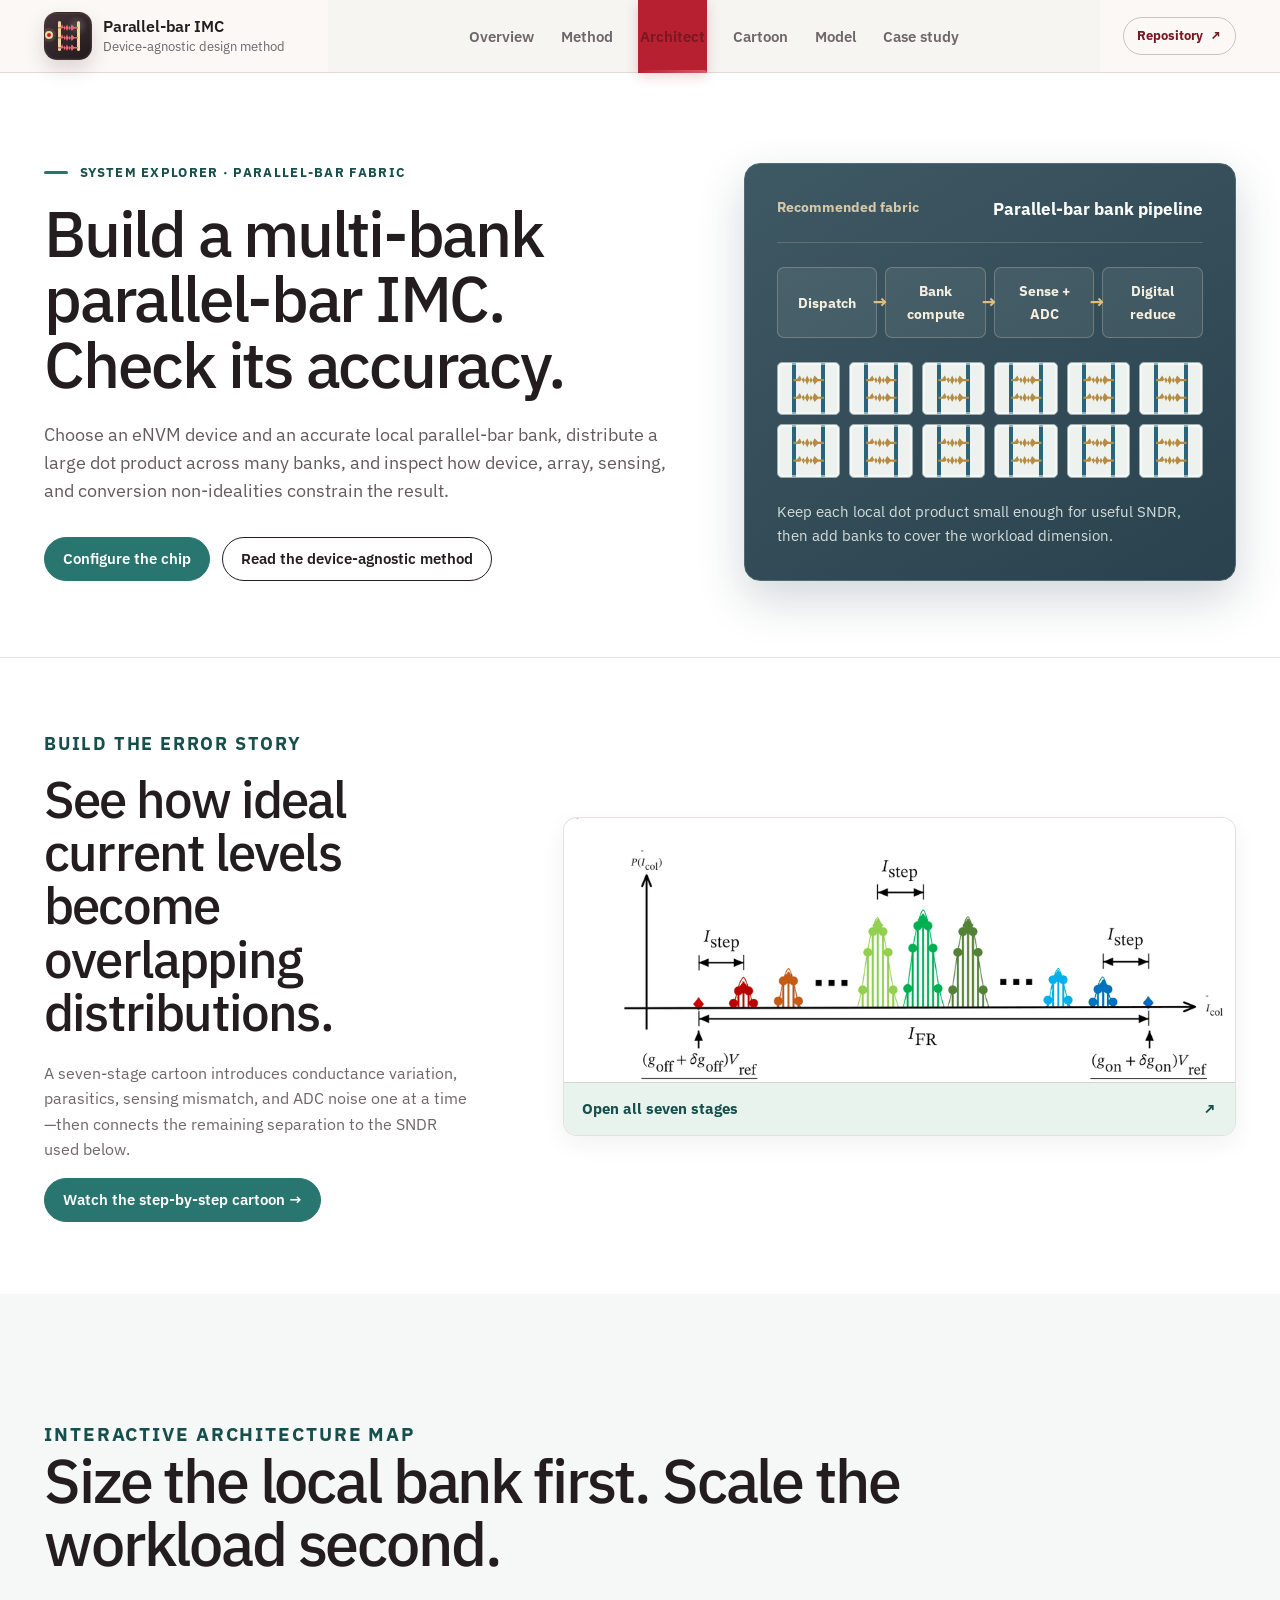
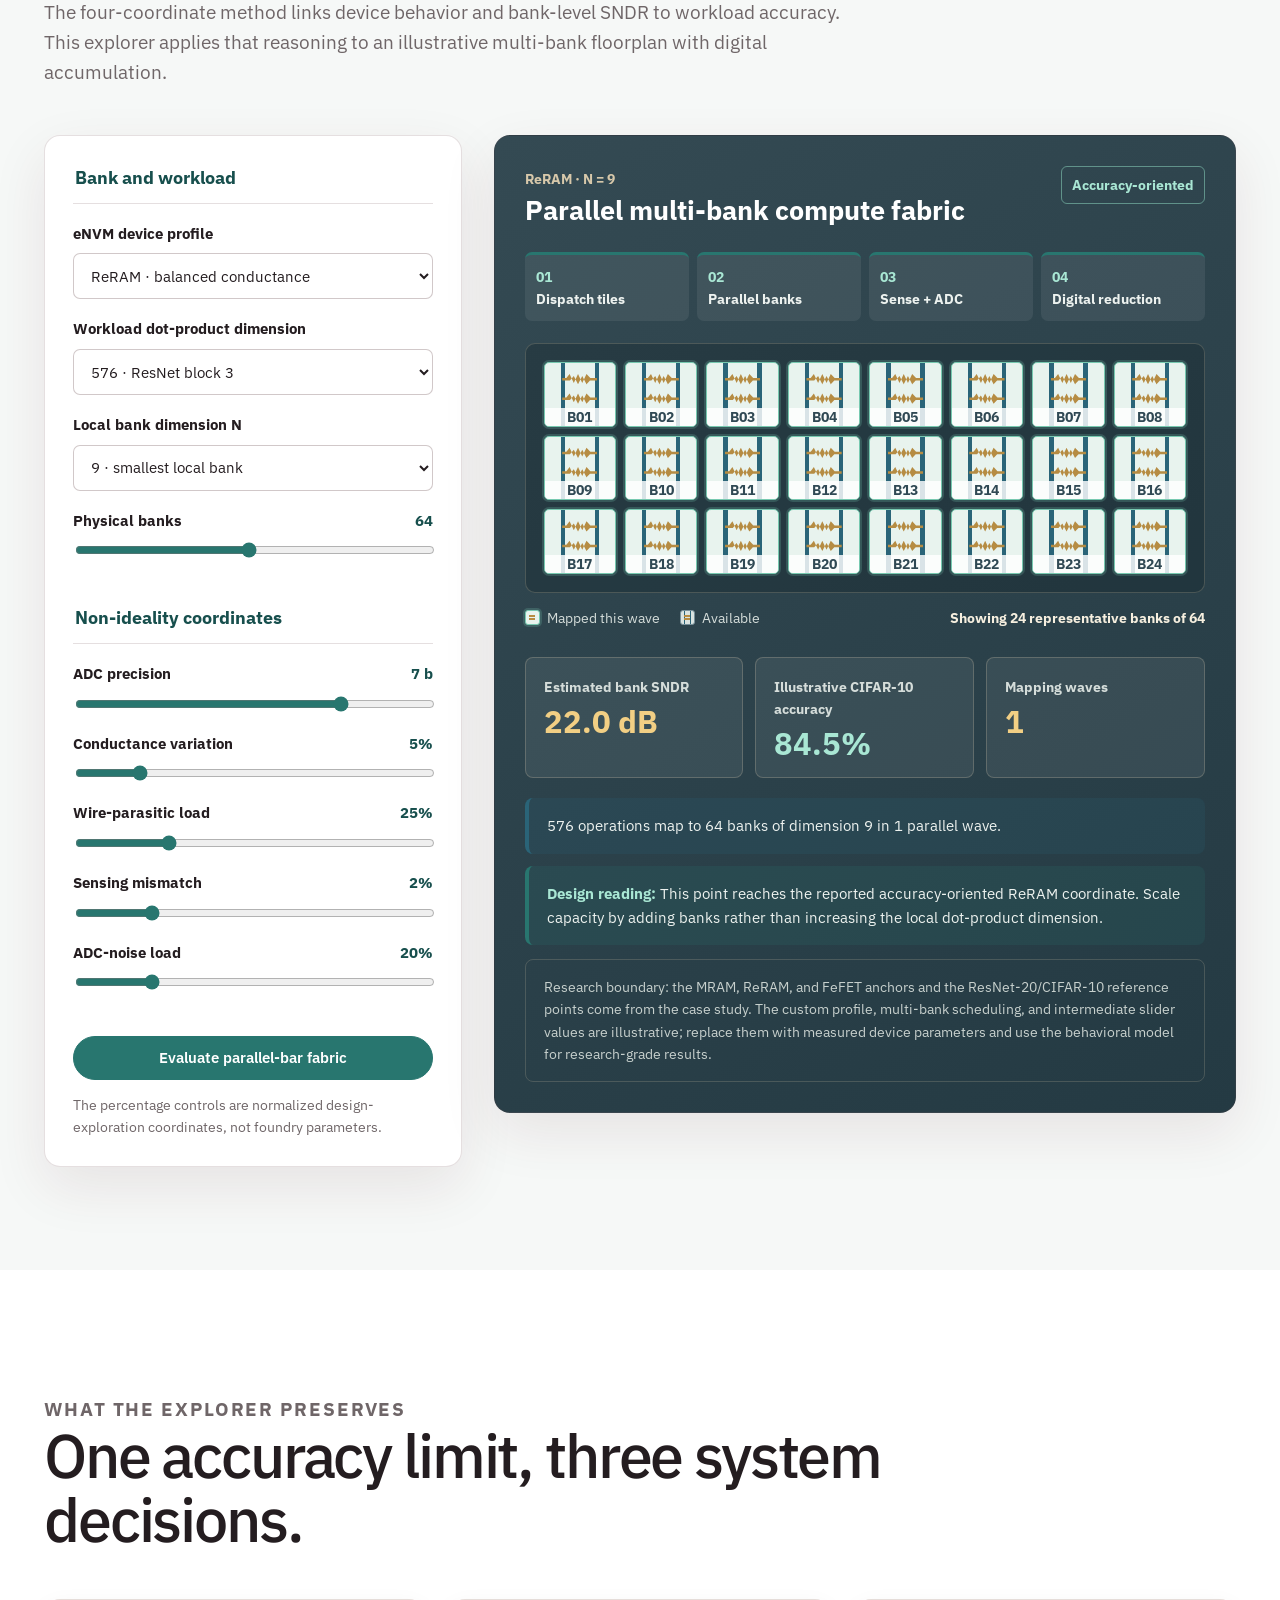
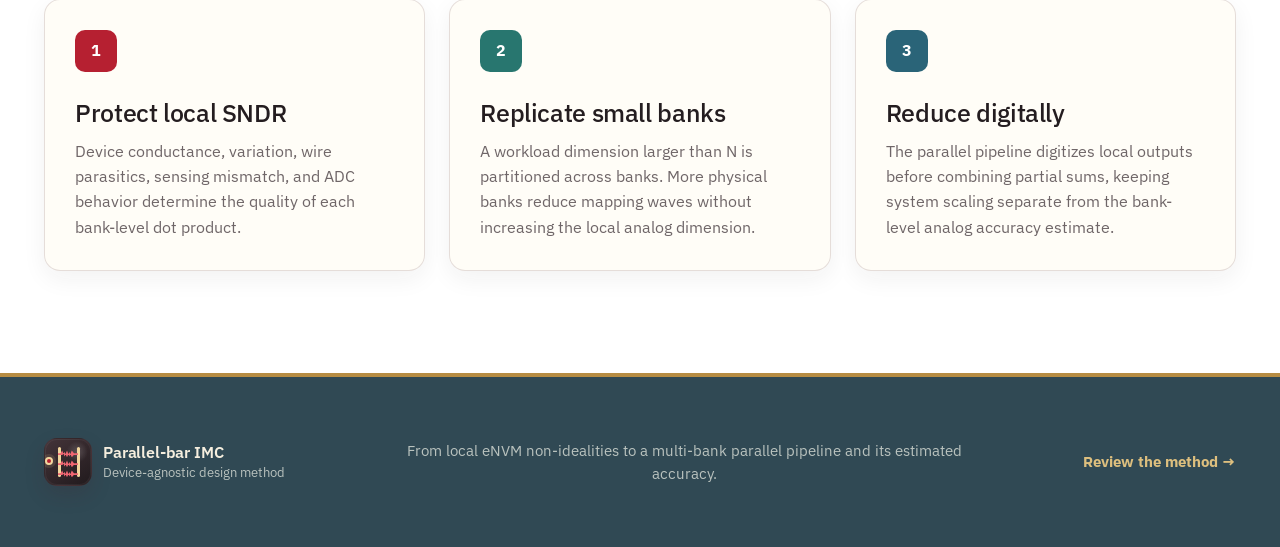
==== commit 03c02c00: "Refresh parallel-bar website interface" ====
--- a/docs/architect.html
+++ b/docs/architect.html
@@ -3,9 +3,9 @@
   <head>
     <meta charset="utf-8" />
     <meta name="viewport" content="width=device-width, initial-scale=1" />
-    <meta name="theme-color" content="#ffffff" />
+    <meta name="theme-color" content="#fbf8f4" />
     <meta name="description" content="Configure a multi-bank parallel-bar eNVM in-memory-computing architecture and explore how bank dimension and non-idealities affect SNDR and workload accuracy." />
-    <link rel="icon" href="assets/favicon.png" type="image/png" />
+  <link rel="icon" href="assets/parallelbar-emblem.svg" type="image/svg+xml" />
     <link rel="stylesheet" href="styles.css" />
     <script src="app.js" defer></script>
     <title>Multi-bank Architect · Parallel-bar IMC</title>
--- a/docs/styles.css
+++ b/docs/styles.css
@@ -1,3 +1,5 @@
+@import url("https://fonts.googleapis.com/css2?family=IBM+Plex+Sans:ital,wght@0,400;0,500;0,600;1,400&display=swap");
+
 :root {
   --red: #b62031;
   --red-light: #f9e8e9;
@@ -18,7 +20,7 @@
   --stone: #607984;
   --stone-dark: #304954;
   --shadow: 0 14px 32px rgba(41, 32, 20, .09);
-  --sans: Arial, Helvetica, sans-serif;
+  --sans: "IBM Plex Sans", -apple-system, BlinkMacSystemFont, "Segoe UI", sans-serif;
   --container: 1360px;
 }
 
@@ -538,6 +540,306 @@
   *, *::before, *::after { transition-duration: .01ms !important; animation-duration: .01ms !important; animation-iteration-count: 1 !important; }
 }
 
+/* ROBBIN-inspired research interface: Plex typography, underline tabs, and a compact fabric emblem. */
+:root {
+  --ink: #241d20;
+  --muted: #6f6668;
+  --line: rgba(92, 58, 61, .16);
+  --line-dark: rgba(92, 58, 61, .28);
+  --surface: #f6efeb;
+  --white: #fbf8f4;
+  --shadow: 0 20px 56px rgba(80, 27, 35, .09);
+  --container: 1280px;
+}
+
+body {
+  background-color: var(--white);
+  background-image:
+    radial-gradient(circle at 7% 95%, rgba(182, 32, 49, .09), transparent 30%),
+    radial-gradient(circle at 94% 7%, rgba(182, 140, 67, .10), transparent 28%);
+  font-size: 16px;
+  line-height: 1.58;
+  -webkit-font-smoothing: antialiased;
+  text-rendering: optimizeLegibility;
+}
+
+body::after {
+  content: "";
+  position: fixed;
+  z-index: -1;
+  inset: 0;
+  pointer-events: none;
+  opacity: .26;
+  background-image: radial-gradient(circle at 1px 1px, rgba(121, 23, 34, .15) 1px, transparent 0);
+  background-size: 27px 27px;
+  mask-image: linear-gradient(to bottom, #000, transparent 74%);
+}
+
+.container { width: min(var(--container), calc(100% - 88px)); }
+
+.site-header {
+  border-bottom-color: var(--line);
+  background: rgba(251, 248, 244, .9);
+  backdrop-filter: blur(16px);
+}
+
+.header-inner {
+  min-height: 72px;
+  display: grid;
+  grid-template-columns: 260px minmax(0, 1fr) 112px;
+  align-items: center;
+  gap: 24px;
+}
+
+.brand { gap: 11px; }
+.brand > span:last-child { line-height: 1.15; }
+.brand strong { font-size: 16px; font-weight: 600; letter-spacing: -.01em; }
+.brand small { margin-top: 3px; font-size: 13px; }
+
+/* Project emblem: two parallel rails, three resistive rungs, and one output node. */
+.architecture-icon.brand-architecture-icon.parallelbar-icon {
+  position: relative;
+  width: 48px;
+  height: 48px;
+  overflow: hidden;
+  border: 1px solid rgba(92, 58, 61, .28);
+  border-radius: 13px;
+  background:
+    radial-gradient(circle at 70% 28%, rgba(255,255,255,.18), transparent 23%),
+    linear-gradient(145deg, #443439, #211a1d);
+  box-shadow: 0 9px 20px rgba(71, 24, 31, .16), inset 0 0 0 1px rgba(255,255,255,.05);
+}
+
+.architecture-icon.brand-architecture-icon.parallelbar-icon i,
+.architecture-icon.brand-architecture-icon.parallelbar-icon b {
+  position: absolute;
+  z-index: 2;
+  display: block !important;
+  box-shadow: none;
+}
+
+.architecture-icon.brand-architecture-icon.parallelbar-icon i:first-child,
+.architecture-icon.brand-architecture-icon.parallelbar-icon i:nth-child(2) {
+  top: 8px;
+  bottom: 8px;
+  width: 3px;
+  border-radius: 3px;
+  background: #f2d69e;
+}
+
+.architecture-icon.brand-architecture-icon.parallelbar-icon i:first-child { left: 13px; }
+.architecture-icon.brand-architecture-icon.parallelbar-icon i:nth-child(2) { left: 32px; }
+.architecture-icon.brand-architecture-icon.parallelbar-icon i:nth-child(3) { display: none !important; }
+
+.architecture-icon.brand-architecture-icon.parallelbar-icon b {
+  right: 13px;
+  left: 13px;
+  height: 7px;
+  border-radius: 0;
+  background: #ef6672;
+  clip-path: polygon(0 42%, 13% 42%, 21% 4%, 33% 88%, 45% 4%, 57% 88%, 69% 4%, 80% 42%, 100% 42%, 100% 66%, 79% 66%, 69% 100%, 57% 24%, 45% 100%, 33% 24%, 22% 66%, 0 66%);
+}
+
+.architecture-icon.brand-architecture-icon.parallelbar-icon b:nth-of-type(1) { top: 11px; }
+.architecture-icon.brand-architecture-icon.parallelbar-icon b:nth-of-type(2) { top: 21px; }
+.architecture-icon.brand-architecture-icon.parallelbar-icon b:nth-of-type(3) { top: 31px; }
+.architecture-icon.brand-architecture-icon.parallelbar-icon em {
+  position: absolute;
+  z-index: 4;
+  top: 18px;
+  right: 3px;
+  width: 8px;
+  height: 8px;
+  border: 2px solid #f2d69e;
+  border-radius: 50%;
+  background: var(--red);
+  box-shadow: 0 0 0 3px rgba(242, 214, 158, .12);
+}
+.architecture-icon.brand-architecture-icon.parallelbar-icon em::before,
+.architecture-icon.brand-architecture-icon.parallelbar-icon em::after { display: none !important; }
+
+.site-nav {
+  width: 100%;
+  height: 72px;
+  margin: 0;
+  padding: 0;
+  display: flex;
+  align-items: stretch;
+  justify-content: center;
+  gap: clamp(12px, 1.8vw, 28px);
+  border: 0;
+  border-radius: 0;
+  background: transparent;
+}
+
+.site-nav a {
+  position: relative;
+  min-height: 0;
+  padding: 0 2px;
+  display: inline-flex;
+  align-items: center;
+  border-radius: 0;
+  background: transparent;
+  color: var(--muted);
+  font-size: 15px;
+  font-weight: 600;
+  line-height: 1;
+  transition: color .18s ease;
+  white-space: nowrap;
+}
+
+.site-nav a::before { display: none !important; }
+.site-nav a:hover,
+.site-nav a:focus-visible,
+.site-nav a[aria-current="page"] {
+  background: transparent;
+  color: var(--red-dark);
+  box-shadow: none;
+}
+
+.site-nav a[aria-current="page"]::after {
+  content: "";
+  position: absolute;
+  right: 0;
+  bottom: -1px;
+  left: 0;
+  height: 3px;
+  border-radius: 3px 3px 0 0;
+  background: linear-gradient(90deg, var(--red), #d45f68);
+}
+
+.header-repo {
+  min-height: 38px;
+  padding: 0 13px;
+  justify-self: end;
+  border-color: var(--line-dark);
+  border-radius: 999px;
+  color: var(--red-dark);
+  font-size: 13px;
+  font-weight: 700;
+}
+.header-repo:hover,
+.header-repo:focus-visible { border-color: var(--red); background: transparent; color: var(--red); }
+.menu-toggle { display: none !important; }
+
+.page-hero { padding: clamp(66px, 7vw, 96px) 0 clamp(54px, 6vw, 80px); }
+.page-hero-grid { gap: clamp(42px, 6vw, 82px); }
+.page-hero h1,
+.hero h1,
+.section-heading h2,
+.content-copy h2 {
+  font-weight: 500;
+  letter-spacing: -.035em;
+}
+.page-hero h1 { font-size: clamp(44px, 5vw, 68px); line-height: 1.02; }
+.hero-summary { color: #65595c; font-size: 18px; line-height: 1.55; }
+.eyebrow,
+.section-kicker { letter-spacing: .10em; text-transform: uppercase; }
+.eyebrow { font-size: 13px; }
+.eyebrow::before { width: 24px; height: 3px; }
+
+.button {
+  min-height: 44px;
+  padding: 0 18px;
+  border-width: 1px;
+  border-radius: 999px;
+  font-size: 15px;
+  font-weight: 600;
+}
+
+.principle-card,
+.finding-card,
+.device-family-card,
+.coordinate-card,
+.publication,
+.repo-panel,
+.cartoon-stepper,
+.architect-controls,
+.sim-chip,
+.convergence-map {
+  border-color: var(--line);
+  border-radius: 16px;
+  box-shadow: var(--shadow);
+}
+
+.section-tint { background: rgba(246, 239, 235, .66); }
+.principle-card h3,
+.device-family-card h3,
+.coordinate-card h3,
+.method-steps h3 { font-weight: 500; letter-spacing: -.015em; }
+
+@media (max-width: 1160px) {
+  body.menu-open { overflow: auto; }
+  body.menu-open::before { display: none; }
+  .container { width: min(var(--container), calc(100% - 56px)); }
+  .header-inner {
+    min-height: 0;
+    padding-top: 10px;
+    display: grid;
+    grid-template-columns: 1fr auto;
+    gap: 6px 14px;
+  }
+  .brand { grid-column: 1; grid-row: 1; }
+  .header-repo { grid-column: 2; grid-row: 1; display: inline-flex; }
+  .site-nav,
+  .site-nav.open {
+    position: static;
+    grid-column: 1 / -1;
+    grid-row: 2;
+    width: 100%;
+    height: 44px;
+    max-height: none;
+    padding: 0;
+    display: flex;
+    overflow-x: auto;
+    overflow-y: hidden;
+    align-items: stretch;
+    justify-content: flex-start;
+    flex-direction: row;
+    gap: 24px;
+    border: 0;
+    border-radius: 0;
+    background: transparent;
+    box-shadow: none;
+    scrollbar-width: none;
+  }
+  .site-nav::-webkit-scrollbar { display: none; }
+  .site-nav a {
+    min-height: 0;
+    padding: 0 2px;
+    border-radius: 0;
+    background: transparent;
+    font-size: 14px;
+  }
+  .site-nav a:hover,
+  .site-nav a:focus-visible,
+  .site-nav a[aria-current="page"] { background: transparent; color: var(--red-dark); }
+  .site-nav .nav-repository { display: none; }
+}
+
+@media (max-width: 760px) {
+  .container { width: min(var(--container), calc(100% - 36px)); }
+  .brand small { display: block; }
+  .page-hero h1,
+  .hero h1 { font-size: clamp(42px, 12vw, 62px); }
+  .hero-summary { font-size: 17px; }
+}
+
+@media (max-width: 480px) {
+  .header-inner { padding-top: 9px; }
+  .architecture-icon.brand-architecture-icon.parallelbar-icon { width: 42px; height: 42px; }
+  .architecture-icon.brand-architecture-icon.parallelbar-icon i:first-child { left: 11px; }
+  .architecture-icon.brand-architecture-icon.parallelbar-icon i:nth-child(2) { left: 28px; }
+  .architecture-icon.brand-architecture-icon.parallelbar-icon b { right: 11px; left: 11px; }
+  .architecture-icon.brand-architecture-icon.parallelbar-icon b:nth-of-type(1) { top: 9px; }
+  .architecture-icon.brand-architecture-icon.parallelbar-icon b:nth-of-type(2) { top: 18px; }
+  .architecture-icon.brand-architecture-icon.parallelbar-icon b:nth-of-type(3) { top: 27px; }
+  .architecture-icon.brand-architecture-icon.parallelbar-icon em { top: 15px; }
+  .brand strong { font-size: 14px; }
+  .brand small { font-size: 12px; }
+  .header-repo { padding: 0 10px; font-size: 12px; }
+}
+
 /* Standalone parallel-bar identity */
 .site-nav a[aria-current="page"] { background: var(--green); box-shadow: 0 4px 12px rgba(40,118,111,.22); }
 .site-nav a[href="cartoon.html"]::before, .site-nav a[href="index.html#paper"]::before { content: ""; width: 19px; height: 19px; flex-shrink: 0; border: 1px solid var(--line-dark); border-radius: 4px; background-color: #fff; }
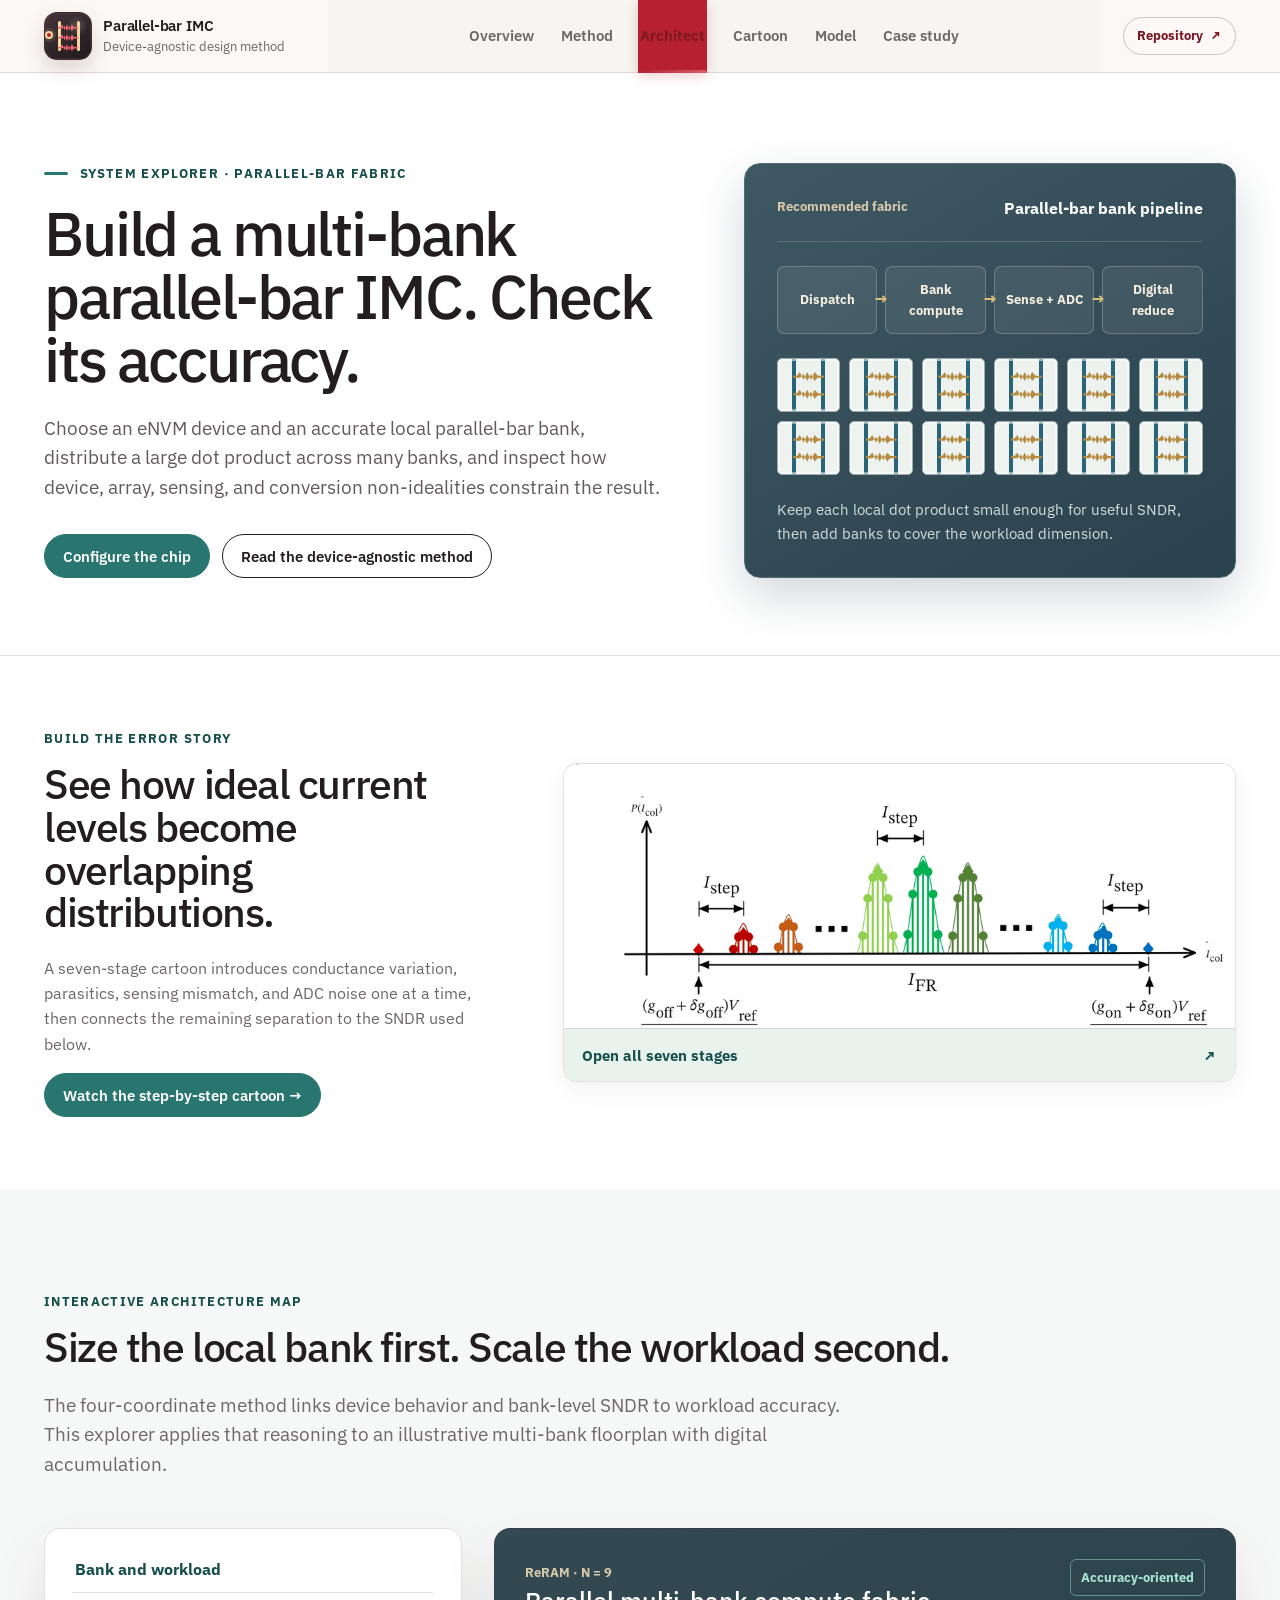
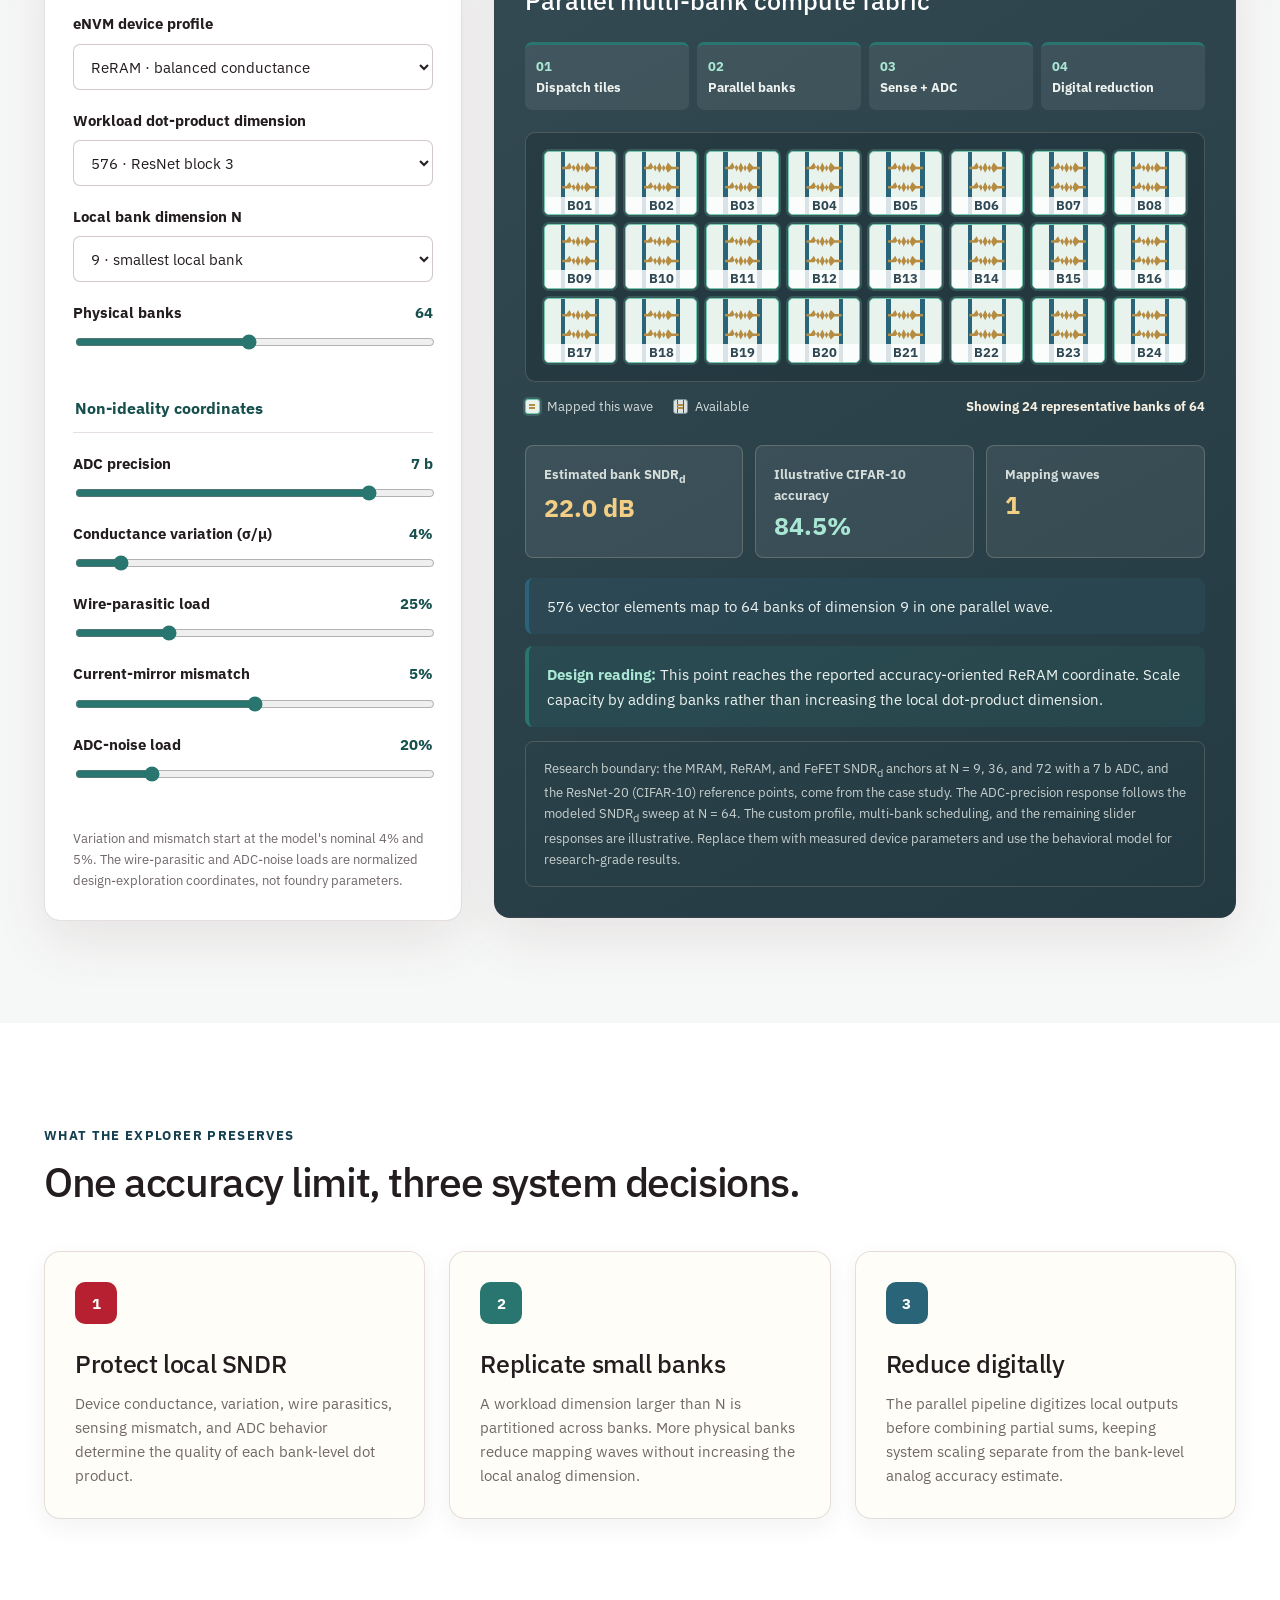
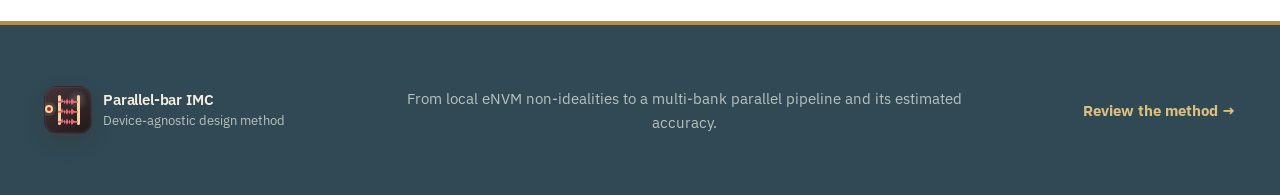
==== commit 687589f5: "Ground the Architect in the case study and tighten site copy Keep the SNDR_d anchors from the paper'" ====
--- a/docs/architect.html
+++ b/docs/architect.html
@@ -44,7 +44,7 @@
           <div class="content-copy">
             <p class="section-kicker green">Build the error story</p>
             <h2>See how ideal current levels become overlapping distributions.</h2>
-            <p>A seven-stage cartoon introduces conductance variation, parasitics, sensing mismatch, and ADC noise one at a time—then connects the remaining separation to the SNDR used below.</p>
+            <p>A seven-stage cartoon introduces conductance variation, parasitics, sensing mismatch, and ADC noise one at a time, then connects the remaining separation to the SNDR used below.</p>
             <a class="button button-green" href="cartoon.html">Watch the step-by-step cartoon →</a>
           </div>
           <a class="cartoon-teaser-media" href="cartoon.html" aria-label="Open the step-by-step current-distribution cartoon">
@@ -67,37 +67,36 @@
                 <legend>Bank and workload</legend>
                 <label class="control-field" for="sim-device"><span>eNVM device profile</span><select id="sim-device" name="device"><option value="reram" selected>ReRAM · balanced conductance</option><option value="mram">MRAM · high conductance</option><option value="fefet">FeFET · high contrast</option><option value="custom">Custom eNVM · normalized profile</option></select></label>
                 <label class="control-field" for="sim-workload"><span>Workload dot-product dimension</span><select id="sim-workload" name="workload"><option value="144">144 · ResNet block 1</option><option value="288">288 · ResNet block 2</option><option value="576" selected>576 · ResNet block 3</option><option value="1024">1,024 · large layer</option><option value="4096">4,096 · very large layer</option></select></label>
-                <label class="control-field" for="sim-bank-n"><span>Local bank dimension N</span><select id="sim-bank-n" name="bankN"><option value="9" selected>9 · smallest local bank</option><option value="36">36 · balanced bank count</option><option value="72">72 · higher local utilization</option></select></label>
-                <label class="control-field range-field" for="sim-banks"><span>Physical banks <output id="sim-banks-value" for="sim-banks">64</output></span><input id="sim-banks" name="banks" type="range" min="4" max="128" step="4" value="64" /></label>
+                <label class="control-field" for="sim-bank-n"><span>Local bank dimension N</span><select id="sim-bank-n" name="bankN"><option value="9" selected>9 · smallest local bank</option><option value="36">36 · balanced bank count</option><option value="72">72 · fewest banks</option></select></label>
+                <label class="control-field range-field" for="sim-banks"><span>Physical banks <output aria-hidden="true" id="sim-banks-value" for="sim-banks">64</output></span><input id="sim-banks" name="banks" type="range" min="4" max="128" step="4" value="64" /></label>
               </fieldset>
 
               <fieldset>
                 <legend>Non-ideality coordinates</legend>
-                <label class="control-field range-field" for="sim-adc-bits"><span>ADC precision <output id="sim-adc-bits-value" for="sim-adc-bits">7 b</output></span><input id="sim-adc-bits" name="adcBits" type="range" min="4" max="8" step="1" value="7" /></label>
-                <label class="control-field range-field" for="sim-variation"><span>Conductance variation <output id="sim-variation-value" for="sim-variation">5%</output></span><input id="sim-variation" name="variation" type="range" min="2" max="20" step="1" value="5" /></label>
-                <label class="control-field range-field" for="sim-wire"><span>Wire-parasitic load <output id="sim-wire-value" for="sim-wire">25%</output></span><input id="sim-wire" name="wire" type="range" min="0" max="100" step="5" value="25" /></label>
-                <label class="control-field range-field" for="sim-mismatch"><span>Sensing mismatch <output id="sim-mismatch-value" for="sim-mismatch">2%</output></span><input id="sim-mismatch" name="mismatch" type="range" min="0" max="10" step="0.5" value="2" /></label>
-                <label class="control-field range-field" for="sim-adc-noise"><span>ADC-noise load <output id="sim-adc-noise-value" for="sim-adc-noise">20%</output></span><input id="sim-adc-noise" name="adcNoise" type="range" min="0" max="100" step="5" value="20" /></label>
+                <label class="control-field range-field" for="sim-adc-bits"><span>ADC precision <output aria-hidden="true" id="sim-adc-bits-value" for="sim-adc-bits">7 b</output></span><input id="sim-adc-bits" name="adcBits" type="range" min="2" max="8" step="1" value="7" /></label>
+                <label class="control-field range-field" for="sim-variation"><span>Conductance variation (σ/μ) <output aria-hidden="true" id="sim-variation-value" for="sim-variation">4%</output></span><input id="sim-variation" name="variation" type="range" min="2" max="20" step="1" value="4" /></label>
+                <label class="control-field range-field" for="sim-wire"><span>Wire-parasitic load <output aria-hidden="true" id="sim-wire-value" for="sim-wire">25%</output></span><input id="sim-wire" name="wire" type="range" min="0" max="100" step="5" value="25" /></label>
+                <label class="control-field range-field" for="sim-mismatch"><span>Current-mirror mismatch <output aria-hidden="true" id="sim-mismatch-value" for="sim-mismatch">5%</output></span><input id="sim-mismatch" name="mismatch" type="range" min="0" max="10" step="0.5" value="5" /></label>
+                <label class="control-field range-field" for="sim-adc-noise"><span>ADC-noise load <output aria-hidden="true" id="sim-adc-noise-value" for="sim-adc-noise">20%</output></span><input id="sim-adc-noise" name="adcNoise" type="range" min="0" max="100" step="5" value="20" /></label>
               </fieldset>
 
-              <button class="button button-green" type="submit">Evaluate parallel-bar fabric</button>
-              <p class="control-note">The percentage controls are normalized design-exploration coordinates, not foundry parameters.</p>
+              <p class="control-note">Variation and mismatch start at the model's nominal 4% and 5%. The wire-parasitic and ADC-noise loads are normalized design-exploration coordinates, not foundry parameters.</p>
             </form>
 
-            <div class="sim-chip" aria-live="polite">
+            <div class="sim-chip">
               <div class="sim-chip-head"><div><span id="sim-chip-kicker">ReRAM · N = 9</span><h3>Parallel multi-bank compute fabric</h3></div><strong id="sim-status">Accuracy-oriented</strong></div>
               <ol class="sim-pipeline" aria-label="Active compute pipeline"><li><span>01</span>Dispatch tiles</li><li><span>02</span>Parallel banks</li><li><span>03</span>Sense + ADC</li><li><span>04</span>Digital reduction</li></ol>
-              <div class="sim-bank-grid" id="sim-bank-grid" aria-label="Representative physical bank map"></div>
+              <div class="sim-bank-grid" id="sim-bank-grid" role="img" aria-label="Representative physical bank map"></div>
               <div class="sim-bank-legend"><span><i class="active"></i>Mapped this wave</span><span><i></i>Available</span><strong id="sim-bank-caption">Showing 24 of 64 physical banks</strong></div>
 
-              <div class="sim-results">
-                <div><span>Estimated bank SNDR</span><strong id="sim-sndr">22.0 dB</strong></div>
+              <div class="sim-results" aria-live="polite">
+                <div><span>Estimated bank SNDR<sub>d</sub></span><strong id="sim-sndr">22.0 dB</strong></div>
                 <div><span id="sim-accuracy-label">Illustrative CIFAR-10 accuracy</span><strong id="sim-accuracy">84.5%</strong></div>
                 <div><span>Mapping waves</span><strong id="sim-waves">1</strong></div>
               </div>
-              <p class="sim-mapping" id="sim-mapping">576 operations map to 64 banks of dimension 9 in one parallel wave.</p>
+              <p class="sim-mapping" id="sim-mapping">576 vector elements map to 64 banks of dimension 9 in one parallel wave.</p>
               <p class="sim-advice" id="sim-advice"><strong>Design reading:</strong> This point reaches the reported accuracy-oriented ReRAM coordinate. Scale capacity by adding banks rather than increasing the local dot-product dimension.</p>
-              <p class="sim-boundary">Research boundary: the MRAM, ReRAM, and FeFET anchors and the ResNet-20/CIFAR-10 reference points come from the case study. The custom profile, multi-bank scheduling, and intermediate slider values are illustrative; replace them with measured device parameters and use the behavioral model for research-grade results.</p>
+              <p class="sim-boundary">Research boundary: the MRAM, ReRAM, and FeFET SNDR<sub>d</sub> anchors at N = 9, 36, and 72 with a 7 b ADC, and the ResNet-20 (CIFAR-10) reference points, come from the case study. The ADC-precision response follows the modeled SNDR<sub>d</sub> sweep at N = 64. The custom profile, multi-bank scheduling, and the remaining slider responses are illustrative. Replace them with measured device parameters and use the behavioral model for research-grade results.</p>
             </div>
           </div>
         </div>
--- a/docs/styles.css
+++ b/docs/styles.css
@@ -1,6 +1,15 @@
-@import url("https://fonts.googleapis.com/css2?family=IBM+Plex+Sans:ital,wght@0,400;0,500;0,600;1,400&display=swap");
+@import url("https://fonts.googleapis.com/css2?family=IBM+Plex+Sans:ital,wght@0,400;0,500;0,600;0,700;1,400&display=swap");
 
 :root {
+  /* Type scale shared with the HOTSPOT project site */
+  --text-2xs: 0.74rem;
+  --text-xs: 0.84rem;
+  --text-sm: 0.96rem;
+  --text-base: 1rem;
+  --text-lg: 1.18rem;
+  --text-xl: 1.55rem;
+  --text-2xl: clamp(2.2rem, 3.2vw, 3.2rem);
+  --text-hero: clamp(2.6rem, 4.8vw, 4.3rem);
   --red: #b62031;
   --red-light: #f9e8e9;
   --red-dark: #791722;
@@ -26,7 +35,7 @@
 
 * { box-sizing: border-box; }
 html { scroll-behavior: smooth; }
-body { margin: 0; background-color: var(--white); background-image: radial-gradient(circle at 14% 8%, rgba(182, 140, 67, .08), transparent 27%), linear-gradient(rgba(74, 57, 30, .025) 1px, transparent 1px), linear-gradient(90deg, rgba(74, 57, 30, .025) 1px, transparent 1px); background-size: auto, 44px 44px, 44px 44px; color: var(--ink); font-family: var(--sans); font-size: 18px; line-height: 1.58; }
+body { margin: 0; background-color: var(--white); background-image: radial-gradient(circle at 14% 8%, rgba(182, 140, 67, .08), transparent 27%), linear-gradient(rgba(74, 57, 30, .025) 1px, transparent 1px), linear-gradient(90deg, rgba(74, 57, 30, .025) 1px, transparent 1px); background-size: auto, 44px 44px, 44px 44px; color: var(--ink); font-family: var(--sans); font-size: var(--text-base); line-height: 1.55; -webkit-font-smoothing: antialiased; }
 body.menu-open { overflow: hidden; }
 body.menu-open::before { content: ""; position: fixed; z-index: 40; inset: 78px 0 0; background: rgba(32, 36, 40, .22); backdrop-filter: blur(2px); }
 a { color: inherit; text-decoration: none; }
@@ -34,8 +43,9 @@
 img { display: block; max-width: 100%; }
 figure { margin: 0; }
 p { margin-top: 0; }
-
-.skip-link { position: fixed; z-index: 100; top: 12px; left: 12px; padding: 12px 18px; transform: translateY(-170%); background: var(--red); color: #fff; font-size: 16px; font-weight: 700; }
+h1, h2, h3, h4 { font-weight: 500; }
+
+.skip-link { position: fixed; z-index: 100; top: 12px; left: 12px; padding: 12px 18px; transform: translateY(-170%); background: var(--red); color: #fff; font-size: var(--text-sm); font-weight: 700; }
 .skip-link:focus { transform: none; }
 .container { width: min(var(--container), calc(100% - 96px)); margin-inline: auto; }
 
@@ -50,10 +60,10 @@
 .imc-mark i:nth-child(2) { top: 20px; width: 14px; transform: rotate(-6deg); }
 .imc-mark i:nth-child(3) { top: 29px; width: 21px; transform: rotate(5deg); }
 .brand > span:last-child { display: flex; flex-direction: column; }
-.brand strong { font-size: 16px; line-height: 1.25; letter-spacing: .01em; }
-.brand small { color: var(--muted); font-size: 14px; line-height: 1.3; }
+.brand strong { font-size: var(--text-sm); line-height: 1.25; letter-spacing: .01em; }
+.brand small { color: var(--muted); font-size: var(--text-xs); line-height: 1.3; }
 .site-nav { margin: 0 auto; padding: 5px; display: flex; align-items: center; gap: 2px; border: 1px solid var(--line); border-radius: 999px; background: rgba(243, 236, 220, .82); }
-.site-nav a { min-height: 38px; padding: 8px 11px; display: inline-flex; align-items: center; gap: 7px; border-radius: 999px; color: #454c52; font-size: 15px; font-weight: 700; line-height: 1; transition: background .18s ease, color .18s ease, box-shadow .18s ease; }
+.site-nav a { min-height: 38px; padding: 8px 11px; display: inline-flex; align-items: center; gap: 7px; border-radius: 999px; color: #454c52; font-size: var(--text-sm); font-weight: 700; line-height: 1; transition: background .18s ease, color .18s ease, box-shadow .18s ease; }
 .site-nav a[href="index.html"]::before, .site-nav a[href="architect.html"]::before, .site-nav a[href="crossbar.html"]::before, .site-nav a[href="parallelbar.html"]::before, .site-nav a[href="findings.html"]::before, .site-nav a[href="code.html"]::before, .site-nav a[href="papers.html"]::before { content: ""; width: 19px; height: 19px; flex-shrink: 0; border: 1px solid var(--line-dark); border-radius: 4px; background-color: #fff; }
 .site-nav a[href="index.html"]::before { border-color: var(--stone-dark); background-color: var(--stone); background-image: linear-gradient(rgba(225,199,142,.75), rgba(225,199,142,.75)), linear-gradient(rgba(225,199,142,.6), rgba(225,199,142,.6)), linear-gradient(var(--red), var(--red)); background-size: 9px 2px, 6px 2px, 4px 4px; background-position: 3px 5px, 7px 10px, 11px 2px; background-repeat: no-repeat; }
 .site-nav a[href="architect.html"]::before { border-color: var(--green-dark); background-color: var(--green-light); background-image: linear-gradient(var(--green), var(--green)), linear-gradient(var(--blue), var(--blue)), linear-gradient(var(--blue), var(--blue)), linear-gradient(var(--blue), var(--blue)), linear-gradient(var(--blue), var(--blue)); background-size: 13px 2px, 5px 5px, 5px 5px, 5px 5px, 5px 5px; background-position: center, 3px 3px, 11px 3px, 3px 11px, 11px 11px; background-repeat: no-repeat; }
@@ -65,14 +75,14 @@
 .site-nav a:hover, .site-nav a:focus-visible { background: #fff; color: var(--blue-dark); }
 .site-nav a[aria-current="page"] { background: var(--red); color: #fff; box-shadow: 0 4px 12px rgba(182, 32, 49, .22); }
 .site-nav .nav-repository { display: none; }
-.header-repo { min-height: 42px; padding: 0 15px; display: inline-flex; align-items: center; gap: 7px; border: 1px solid var(--ink); border-radius: 7px; font-size: 15px; font-weight: 700; white-space: nowrap; }
+.header-repo { min-height: 42px; padding: 0 15px; display: inline-flex; align-items: center; gap: 7px; border: 1px solid var(--ink); border-radius: 7px; font-size: var(--text-sm); font-weight: 700; white-space: nowrap; }
 .header-repo:hover, .header-repo:focus-visible { background: var(--ink); color: #fff; }
-.menu-toggle { position: relative; min-height: 42px; margin-left: auto; padding: 9px 13px; display: none; align-items: center; gap: 10px; border: 1px solid var(--line-dark); border-radius: 999px; background: #fff; font-size: 15px; font-weight: 700; }
+.menu-toggle { position: relative; min-height: 42px; margin-left: auto; padding: 9px 13px; display: none; align-items: center; gap: 10px; border: 1px solid var(--line-dark); border-radius: 999px; background: #fff; font-size: var(--text-sm); font-weight: 700; }
 .menu-toggle::before { content: ""; width: 17px; height: 2px; border-radius: 2px; background: currentColor; box-shadow: 0 -5px currentColor, 0 5px currentColor; transition: transform .18s ease, box-shadow .18s ease; }
 .menu-toggle[aria-expanded="true"]::before { transform: rotate(45deg); box-shadow: none; }
 .menu-toggle[aria-expanded="true"]::after { content: ""; position: absolute; left: 13px; width: 17px; height: 2px; transform: rotate(-45deg); border-radius: 2px; background: currentColor; }
 
-.eyebrow { margin: 0 0 18px; display: flex; align-items: center; gap: 12px; color: var(--blue-dark); font-size: 18px; font-weight: 700; letter-spacing: .02em; }
+.eyebrow { margin: 0 0 18px; display: flex; align-items: center; gap: 12px; color: var(--blue-dark); font-size: var(--text-xs); font-weight: 700; letter-spacing: .10em; text-transform: uppercase; }
 .eyebrow::before { content: ""; width: 30px; height: 4px; border-radius: 4px; background: var(--blue); }
 .eyebrow.red { color: var(--red-dark); }
 .eyebrow.red::before { background: var(--red); }
@@ -82,15 +92,15 @@
 .hero > .container, .page-hero > .container, .section > .container { position: relative; z-index: 1; }
 .hero { padding: clamp(72px, 8vw, 118px) 0; }
 .hero-grid { min-height: 580px; display: grid; grid-template-columns: minmax(0, .92fr) minmax(500px, 1.08fr); gap: clamp(52px, 7vw, 104px); align-items: center; }
-.hero h1, .page-hero h1, .section-heading h2, .content-copy h2 { font-family: var(--sans); font-weight: 700; }
-.hero h1 { max-width: 830px; margin: 0 0 26px; font-size: clamp(58px, 6vw, 92px); line-height: .98; letter-spacing: -.045em; }
+.hero h1, .page-hero h1, .section-heading h2, .content-copy h2 { font-family: var(--sans); font-weight: 500; }
+.hero h1 { max-width: 830px; margin: 0 0 26px; font-size: var(--text-hero); line-height: .98; letter-spacing: -.045em; }
 .hero h1 .accent-red { color: var(--red); }
 .hero h1 .accent-green { color: var(--green); }
 .hero h1 .accent-blue { color: var(--blue); }
-.hero-summary { max-width: 760px; margin-bottom: 0; color: var(--muted); font-size: 20px; line-height: 1.55; }
-.hero-authors { margin: 22px 0 0; font-size: 16px; font-weight: 700; }
+.hero-summary { max-width: 760px; margin-bottom: 0; color: var(--muted); font-size: var(--text-lg); line-height: 1.55; }
+.hero-authors { margin: 22px 0 0; font-size: var(--text-sm); font-weight: 700; }
 .hero-actions { margin-top: 32px; display: flex; flex-wrap: wrap; gap: 12px; }
-.button { min-height: 50px; padding: 0 21px; display: inline-flex; align-items: center; justify-content: center; gap: 8px; border: 2px solid var(--blue); border-radius: 7px; font-size: 16px; font-weight: 700; transition: transform .18s ease, background .18s ease, color .18s ease, box-shadow .18s ease; }
+.button { min-height: 50px; padding: 0 21px; display: inline-flex; align-items: center; justify-content: center; gap: 8px; border: 2px solid var(--blue); border-radius: 7px; font-size: var(--text-sm); font-weight: 700; transition: transform .18s ease, background .18s ease, color .18s ease, box-shadow .18s ease; }
 .button:hover, .button:focus-visible { transform: translateY(-2px); box-shadow: 0 8px 18px rgba(32, 36, 40, .12); }
 .button-primary { background: var(--blue); color: #fff; }
 .button-primary:hover, .button-primary:focus-visible { background: var(--blue-dark); border-color: var(--blue-dark); }
@@ -100,7 +110,7 @@
 .button-red:hover, .button-red:focus-visible { border-color: var(--red-dark); background: var(--red-dark); }
 .button-green { border-color: var(--green); background: var(--green); color: #fff; }
 .button-green:hover, .button-green:focus-visible { border-color: var(--green-dark); background: var(--green-dark); }
-.text-link { display: inline-flex; align-items: center; gap: 7px; color: var(--blue-dark); font-size: 16px; font-weight: 700; }
+.text-link { display: inline-flex; align-items: center; gap: 7px; color: var(--blue-dark); font-size: var(--text-sm); font-weight: 700; }
 .text-link:hover, .text-link:focus-visible { text-decoration: underline; text-underline-offset: 4px; }
 
 .system-visual { min-height: 540px; padding: 28px; border: 1px solid var(--line); border-radius: 18px; background: var(--surface); box-shadow: var(--shadow); }
@@ -118,15 +128,15 @@
 .knowledge-face { position: absolute; z-index: 2; top: 26px; left: 0; width: 104px; height: 104px; padding: 16px 10px 14px; display: grid; align-content: center; overflow: hidden; border: 3px solid #9db0b7; border-radius: 2px; background: linear-gradient(145deg, #8ba0a8 0 9%, #6f8791 9% 82%, #5d7680 82%); color: #f2f5f1; text-align: center; text-shadow: 0 1px 0 #35505b; box-shadow: inset 0 0 0 2px rgba(236,243,239,.14); }
 .knowledge-face::before { content: ""; position: absolute; inset: 8px; border: 1px solid rgba(230,239,236,.18); pointer-events: none; }
 .knowledge-face strong, .knowledge-face small { position: relative; z-index: 1; max-width: 100%; overflow-wrap: anywhere; }
-.knowledge-face strong { font-size: 14px; line-height: 1.08; }
-.knowledge-face small { margin-top: 5px; color: #dce5e1; font-size: 14px; font-weight: 700; line-height: 1.12; letter-spacing: 0; }
+.knowledge-face strong { font-size: var(--text-xs); line-height: 1.08; }
+.knowledge-face small { margin-top: 5px; color: #dce5e1; font-size: var(--text-xs); font-weight: 700; line-height: 1.12; letter-spacing: 0; }
 .ks-1 { top: 18px; left: 8px; }
 .ks-2 { top: 18px; right: 8px; }
 .ks-3 { bottom: 10px; left: 8px; }
 .ks-4 { right: 8px; bottom: 10px; }
 .guide-stone { position: absolute; z-index: 2; width: 128px; display: grid; justify-items: center; color: #f7efdf; text-align: center; }
-.guide-stone strong { margin-top: 10px; font-size: 15px; line-height: 1.1; }
-.guide-stone small { margin-top: 5px; color: #d7c8aa; font-size: 14px; line-height: 1.2; }
+.guide-stone strong { margin-top: 10px; font-size: var(--text-sm); line-height: 1.1; }
+.guide-stone small { margin-top: 5px; color: #d7c8aa; font-size: var(--text-xs); line-height: 1.2; }
 .stone-north { top: 14px; left: 50%; transform: translateX(-50%); }
 .stone-east { top: 50%; right: 0; transform: translateY(-50%); }
 .stone-south { bottom: 12px; left: 50%; transform: translateX(-50%); }
@@ -147,19 +157,19 @@
 .glyph-conversion .stone-front i:nth-child(2) { left: 25px; height: 19px; }
 .glyph-conversion .stone-front i:nth-child(3) { left: 37px; height: 29px; }
 .map-coordinate { position: absolute; z-index: 3; top: 50%; left: 50%; width: 250px; min-height: 204px; padding: 16px 20px; display: grid; place-content: center; justify-items: center; transform: translate(-50%, -50%) rotate(-2deg); border: 1px solid #d6b66f; outline: 5px double rgba(214,182,111,.26); background: #f3e7cc; color: var(--ink); text-align: center; box-shadow: 0 14px 30px rgba(0,0,0,.24); }
-.map-coordinate span { color: var(--red-dark); font-family: var(--sans); font-size: 14px; font-weight: 700; letter-spacing: .06em; }
-.map-coordinate strong { margin: 4px 0; color: var(--red); font-size: 28px; line-height: 1; }
-.map-coordinate small { max-width: 150px; color: var(--muted); font-family: var(--sans); font-size: 14px; line-height: 1.3; }
+.map-coordinate span { color: var(--red-dark); font-family: var(--sans); font-size: var(--text-xs); font-weight: 700; letter-spacing: .06em; }
+.map-coordinate strong { margin: 4px 0; color: var(--red); font-size: var(--text-xl); line-height: 1; }
+.map-coordinate small { max-width: 150px; color: var(--muted); font-family: var(--sans); font-size: var(--text-xs); line-height: 1.3; }
 .coordinate-fabrics { margin-bottom: 9px; display: flex; align-items: center; gap: 9px; }
-.coordinate-fabrics .coordinate-link { color: var(--gold); font-size: 16px; letter-spacing: 0; }
+.coordinate-fabrics .coordinate-link { color: var(--gold); font-size: var(--text-sm); letter-spacing: 0; }
 .architecture-icon.atlas-icon { width: 66px; height: 66px; margin: 0; border-radius: 8px; box-shadow: none; }
 .signal-atlas .visual-caption { border: 1px solid rgba(205,174,111,.2); background: rgba(255,255,255,.06); color: #cfc3aa; }
 .signal-atlas .visual-caption strong { color: #fff; }
-.visual-head { display: flex; align-items: center; justify-content: space-between; gap: 20px; padding-bottom: 20px; border-bottom: 1px solid var(--line); color: var(--muted); font-size: 14px; font-weight: 700; }
+.visual-head { display: flex; align-items: center; justify-content: space-between; gap: 20px; padding-bottom: 20px; border-bottom: 1px solid var(--line); color: var(--muted); font-size: var(--text-xs); font-weight: 700; }
 .architecture-symbol { min-height: 335px; padding: 45px 22px 28px; display: grid; grid-template-columns: 1fr 70px 1fr; align-items: center; gap: 16px; }
 .symbol-block { min-height: 245px; padding: 22px; display: flex; flex-direction: column; justify-content: space-between; border: 1px solid var(--line-dark); border-radius: 16px; background: #fff; }
-.symbol-block strong { font-size: 24px; }
-.symbol-block small { color: var(--muted); font-size: 14px; }
+.symbol-block strong { font-size: var(--text-xl); }
+.symbol-block small { color: var(--muted); font-size: var(--text-xs); }
 .architecture-icon { position: relative; width: 140px; height: 140px; margin: 24px auto 4px; display: block; overflow: hidden; border: 1px solid var(--line-dark); border-radius: 24px; background: #fff; box-shadow: 0 9px 24px rgba(32,36,40,.07); }
 .architecture-icon i, .architecture-icon b { position: absolute; display: block; border-radius: 4px; }
 
@@ -197,28 +207,28 @@
 .icon-title-row { display: flex; align-items: center; gap: 20px; }
 .icon-title-row .architecture-icon { margin: 0; flex-shrink: 0; }
 .page-stat-card .architecture-icon { margin: 0 0 28px; }
-.symbol-arrow { display: grid; place-items: center; color: var(--green); font-size: 42px; font-weight: 700; }
-.visual-caption { margin: 0; padding: 20px; border-radius: 12px; background: #fff; color: var(--muted); font-size: 16px; }
+.symbol-arrow { display: grid; place-items: center; color: var(--green); font-size: var(--text-2xl); font-weight: 700; }
+.visual-caption { margin: 0; padding: 20px; border-radius: 12px; background: #fff; color: var(--muted); font-size: var(--text-sm); }
 .visual-caption strong { color: var(--ink); }
 
 .page-hero { padding: clamp(68px, 7vw, 104px) 0 clamp(52px, 6vw, 84px); border-bottom: 1px solid var(--line); }
 .page-hero-grid { display: grid; grid-template-columns: minmax(0, .95fr) minmax(430px, .75fr); gap: clamp(44px, 7vw, 100px); align-items: center; }
-.page-hero h1 { max-width: 900px; margin: 0 0 24px; font-size: clamp(54px, 5.8vw, 88px); line-height: 1; letter-spacing: -.05em; }
+.page-hero h1 { max-width: 900px; margin: 0 0 24px; font-size: var(--text-hero); line-height: 1; letter-spacing: -.05em; }
 .page-hero .hero-summary { max-width: 820px; }
 .page-stat-card { position: relative; padding: 38px; overflow: hidden; border: 1px solid var(--line); border-radius: 14px; background: rgba(255,253,247,.94); color: var(--ink); box-shadow: var(--shadow); }
 .page-stat-card::before, .page-stat-card::after { display: none; }
-.page-stat-card > span { color: var(--muted); font-size: 14px; font-weight: 700; }
-.page-stat-card strong { margin: 13px 0 8px; display: block; color: #f2cf84; font-size: clamp(44px, 5vw, 68px); line-height: 1; }
-.page-stat-card p { margin: 0; color: var(--muted); font-size: 16px; }
+.page-stat-card > span { color: var(--muted); font-size: var(--text-xs); font-weight: 700; }
+.page-stat-card strong { margin: 13px 0 8px; display: block; color: #f2cf84; font-size: var(--text-2xl); line-height: 1; }
+.page-stat-card p { margin: 0; color: var(--muted); font-size: var(--text-sm); }
 .page-stat-card.red strong { color: #ff9a9e; }
 .page-stat-card.green strong { color: #91dfc6; }
 
 .section { padding: clamp(76px, 8vw, 126px) 0; }
 .section-tint { background: var(--surface); }
 .section-heading { max-width: 1000px; margin-bottom: 48px; }
-.section-heading h2 { margin: 0; font-size: clamp(44px, 4.8vw, 72px); line-height: 1.03; letter-spacing: -.045em; }
-.section-heading p { max-width: 820px; margin: 22px 0 0; color: var(--muted); font-size: 19px; }
-.section-kicker { margin: 0 0 14px; color: var(--blue-dark); font-size: 18px; font-weight: 700; }
+.section-heading h2 { margin: 0; font-size: var(--text-2xl); line-height: 1.03; letter-spacing: -.045em; }
+.section-heading p:not(.section-kicker) { max-width: 820px; margin: 22px 0 0; color: var(--muted); font-size: var(--text-lg); }
+.section-kicker { margin: 0 0 14px; color: var(--blue-dark); font-size: var(--text-xs); font-weight: 700; }
 .section-kicker.red { color: var(--red-dark); }
 .section-kicker.green { color: var(--green-dark); }
 
@@ -226,22 +236,22 @@
 .project-card { min-height: 490px; padding: 34px; display: flex; flex-direction: column; border: 1px solid var(--line); border-radius: 10px; background: rgba(255, 253, 247, .92); box-shadow: 0 10px 26px rgba(41, 32, 20, .07); }
 .project-card.red { border-top: 6px solid var(--red); }
 .project-card.blue { border-top: 6px solid var(--blue); }
-.card-meta { margin-bottom: 32px; display: flex; justify-content: space-between; gap: 20px; color: var(--muted); font-size: 14px; font-weight: 700; }
-.project-card h2, .project-card h3 { margin: 0 0 16px; font-size: clamp(30px, 3vw, 42px); line-height: 1.08; letter-spacing: -.03em; }
+.card-meta { margin-bottom: 32px; display: flex; justify-content: space-between; gap: 20px; color: var(--muted); font-size: var(--text-xs); font-weight: 700; }
+.project-card h2, .project-card h3 { margin: 0 0 16px; font-size: var(--text-xl); line-height: 1.08; letter-spacing: -.03em; }
 .project-card p { color: var(--muted); }
 .card-points { margin: 10px 0 30px; padding: 0; list-style: none; }
-.card-points li { position: relative; padding: 10px 0 10px 25px; border-top: 1px solid var(--line); font-size: 16px; }
+.card-points li { position: relative; padding: 10px 0 10px 25px; border-top: 1px solid var(--line); font-size: var(--text-sm); }
 .card-points li::before { content: ""; position: absolute; top: 18px; left: 2px; width: 9px; height: 9px; transform: rotate(45deg); border: 1px solid var(--green-dark); background: var(--green); }
 .project-card .button { margin-top: auto; align-self: flex-start; }
 
 .principle-grid, .finding-cards, .code-grid { display: grid; grid-template-columns: repeat(3, 1fr); gap: 24px; }
 .principle-card, .finding-card, .code-card { padding: 30px; border: 1px solid var(--line); border-radius: 8px; background: rgba(255, 253, 247, .94); }
-.principle-card span, .finding-card span, .code-card span { width: 42px; height: 42px; margin-bottom: 26px; display: grid; place-items: center; border-radius: 10px; color: #fff; font-size: 16px; font-weight: 700; }
+.principle-card span, .finding-card span, .code-card span { width: 42px; height: 42px; margin-bottom: 26px; display: grid; place-items: center; border-radius: 10px; color: #fff; font-size: var(--text-sm); font-weight: 700; }
 .principle-card:nth-child(1) span, .finding-card:nth-child(1) span { background: var(--red); }
 .principle-card:nth-child(2) span, .finding-card:nth-child(2) span { background: var(--green); }
 .principle-card:nth-child(3) span, .finding-card:nth-child(3) span { background: var(--blue); }
-.principle-card h3, .finding-card h3, .code-card h3 { margin: 0 0 12px; font-size: 25px; line-height: 1.16; }
-.principle-card p, .finding-card p, .code-card p { margin: 0; color: var(--muted); font-size: 16px; }
+.principle-card h3, .finding-card h3, .code-card h3 { margin: 0 0 12px; font-size: var(--text-xl); line-height: 1.16; }
+.principle-card p, .finding-card p, .code-card p { margin: 0; color: var(--muted); font-size: var(--text-sm); }
 .four-guide-cards { grid-template-columns: repeat(4, 1fr); gap: 28px; }
 .four-guide-cards .finding-card { min-height: 350px; padding: 32px; border-color: #445259; background: linear-gradient(145deg, #324249, var(--stone-dark)); color: #fff; box-shadow: 4px 5px 0 rgba(17,28,33,.1); }
 .four-guide-cards .finding-card span { border: 2px solid #721722; border-radius: 4px; background: linear-gradient(135deg, #d04b55, var(--red) 62%, #741722); box-shadow: 4px 4px 0 rgba(0,0,0,.2), inset 0 0 0 2px rgba(255,255,255,.08); }
@@ -257,7 +267,7 @@
 .four-guide-cards .glyph-conversion .guide-card-face::after { content: ""; position: absolute; left: 10px; bottom: 11px; width: 6px; height: 11px; border-radius: 1px 1px 0 0; background: #f7d5bd; box-shadow: 12px -6px 0 #f7d5bd, 24px -14px 0 #f7d5bd; }
 
 .content-split { display: grid; grid-template-columns: minmax(0, .84fr) minmax(500px, 1.16fr); gap: clamp(44px, 7vw, 96px); align-items: center; }
-.content-copy h2 { margin: 0 0 22px; font-size: clamp(42px, 4.6vw, 68px); line-height: 1.04; letter-spacing: -.04em; }
+.content-copy h2 { margin: 0 0 22px; font-size: var(--text-2xl); line-height: 1.04; letter-spacing: -.04em; }
 .content-copy p { max-width: 760px; color: var(--muted); }
 .detail-list { margin: 28px 0 0; padding: 0; list-style: none; }
 .detail-list li { padding: 18px 0; display: grid; grid-template-columns: 32px 1fr; gap: 14px; border-top: 1px solid var(--line); }
@@ -265,57 +275,57 @@
 .detail-list li::before { content: "✓"; color: var(--green); font-weight: 700; }
 .paper-figure { overflow: hidden; border: 1px solid var(--line); border-radius: 16px; background: #fff; box-shadow: 0 8px 26px rgba(32, 36, 40, .06); }
 .paper-figure img { width: 100%; max-height: 620px; padding: 24px; object-fit: contain; background: #fff; }
-.paper-figure figcaption { padding: 17px 20px; border-top: 1px solid var(--line); color: var(--muted); font-size: 14px; }
+.paper-figure figcaption { padding: 17px 20px; border-top: 1px solid var(--line); color: var(--muted); font-size: var(--text-xs); }
 .paper-figure figcaption strong { color: var(--ink); }
 .figure-grid { display: grid; grid-template-columns: repeat(2, 1fr); gap: 28px; }
 
 .result-banner { padding: 42px; display: grid; grid-template-columns: auto 1fr; gap: 30px; align-items: center; border-radius: 18px; background: var(--blue-light); }
 .result-banner.red { background: var(--red-light); }
 .result-banner.green { background: var(--green-light); }
-.result-number { min-width: 170px; color: var(--blue); font-size: clamp(48px, 6vw, 78px); font-weight: 700; line-height: 1; }
+.result-number { min-width: 170px; color: var(--blue); font-size: var(--text-2xl); font-weight: 700; line-height: 1; }
 .result-banner.red .result-number { color: var(--red); }
 .result-banner.green .result-number { color: var(--green); }
-.result-banner h2 { margin: 0 0 8px; font-size: 28px; }
+.result-banner h2 { margin: 0 0 8px; font-size: var(--text-xl); }
 .result-banner p { max-width: 800px; margin: 0; color: var(--muted); }
 
 .device-explorer { display: grid; grid-template-columns: 270px 1fr; border: 1px solid var(--line); border-radius: 18px; overflow: hidden; background: #fff; box-shadow: 0 8px 24px rgba(32, 36, 40, .05); }
 .device-tabs { display: flex; flex-direction: column; border-right: 1px solid var(--line); background: var(--surface); }
-.device-tabs button { min-height: 88px; padding: 20px 25px; display: flex; align-items: center; gap: 15px; border: 0; border-bottom: 1px solid var(--line); background: transparent; font-size: 19px; font-weight: 700; text-align: left; cursor: pointer; }
+.device-tabs button { min-height: 88px; padding: 20px 25px; display: flex; align-items: center; gap: 15px; border: 0; border-bottom: 1px solid var(--line); background: transparent; font-size: var(--text-lg); font-weight: 700; text-align: left; cursor: pointer; }
 .device-tabs button:last-child { border-bottom: 0; }
-.device-tabs button span { color: var(--muted); font-size: 14px; }
+.device-tabs button span { color: var(--muted); font-size: var(--text-xs); }
 .device-tabs button[aria-selected="true"] { background: var(--blue); color: #fff; }
 .device-tabs button[aria-selected="true"] span { color: #fff; }
 .device-panel { min-height: 410px; padding: clamp(34px, 5vw, 68px); display: grid; grid-template-columns: 1fr minmax(250px, .65fr); gap: 54px; align-items: center; }
-.device-panel .section-kicker { font-size: 16px; }
-.device-panel h2 { margin: 0 0 18px; font-size: clamp(35px, 4vw, 56px); line-height: 1.04; letter-spacing: -.04em; }
+.device-panel .section-kicker { font-size: var(--text-xs); }
+.device-panel h2 { margin: 0 0 18px; font-size: var(--text-2xl); line-height: 1.04; letter-spacing: -.04em; }
 .device-panel p { max-width: 720px; margin-bottom: 0; color: var(--muted); }
 .device-stats { margin: 0; display: grid; gap: 12px; }
 .device-stats div { padding: 16px 18px; border-left: 5px solid var(--blue); border-radius: 6px; background: var(--blue-light); }
-.device-stats dt { color: var(--muted); font-size: 14px; font-weight: 700; }
-.device-stats dd { margin: 4px 0 0; font-size: 18px; font-weight: 700; }
+.device-stats dt { color: var(--muted); font-size: var(--text-xs); font-weight: 700; }
+.device-stats dd { margin: 4px 0 0; font-size: var(--text-base); font-weight: 700; }
 
 .repo-panel { border: 1px solid var(--line); border-radius: 9px; overflow: hidden; background: #fff; box-shadow: var(--shadow); }
-.repo-head { padding: 18px 22px; display: flex; justify-content: space-between; gap: 20px; border-bottom: 1px solid var(--line); background: var(--blue-light); font-size: 15px; font-weight: 700; }
+.repo-head { padding: 18px 22px; display: flex; justify-content: space-between; gap: 20px; border-bottom: 1px solid var(--line); background: var(--blue-light); font-size: var(--text-sm); font-weight: 700; }
 .repo-list { margin: 0; padding: 0; list-style: none; }
 .repo-list li { min-height: 90px; padding: 20px 24px; display: grid; grid-template-columns: 50px 1fr; gap: 18px; align-items: center; border-bottom: 1px solid var(--line); }
 .repo-list li:last-child { border-bottom: 0; }
-.repo-list > li > span { width: 42px; height: 42px; display: grid; place-items: center; border-radius: 9px; background: var(--surface); color: var(--blue-dark); font-size: 15px; font-weight: 700; }
+.repo-list > li > span { width: 42px; height: 42px; display: grid; place-items: center; border-radius: 9px; background: var(--surface); color: var(--blue-dark); font-size: var(--text-sm); font-weight: 700; }
 .guide-repo > li > span { border: 2px solid #721722; border-radius: 4px; background: linear-gradient(135deg, #d04b55, var(--red) 62%, #741722); color: #fff; box-shadow: 4px 4px 0 rgba(17,28,33,.16), inset 0 0 0 2px rgba(255,255,255,.08); }
-.repo-list strong { display: block; font-size: 18px; }
-.repo-list small { display: block; margin-top: 4px; color: var(--muted); font-size: 14px; }
+.repo-list strong { display: block; font-size: var(--text-base); }
+.repo-list small { display: block; margin-top: 4px; color: var(--muted); font-size: var(--text-xs); }
 .steps { counter-reset: steps; display: grid; gap: 18px; }
 .step { counter-increment: steps; padding: 26px 28px; display: grid; grid-template-columns: 54px 1fr; gap: 18px; align-items: start; border: 1px solid var(--line); border-radius: 13px; background: #fff; }
 .step::before { content: counter(steps); width: 46px; height: 46px; display: grid; place-items: center; border-radius: 50%; background: var(--green); color: #fff; font-weight: 700; }
-.step h3 { margin: 0 0 7px; font-size: 22px; }
-.step p { margin: 0; color: var(--muted); font-size: 16px; }
+.step h3 { margin: 0 0 7px; font-size: var(--text-lg); }
+.step p { margin: 0; color: var(--muted); font-size: var(--text-sm); }
 
 .paper-list { display: grid; gap: 24px; }
 .publication { padding: 34px; display: grid; grid-template-columns: 130px 1fr auto; gap: 30px; align-items: center; border: 1px solid var(--line); border-radius: 16px; background: #fff; }
 .publication-year { display: flex; flex-direction: column; }
-.publication-year strong { color: var(--blue); font-size: 38px; line-height: 1; }
-.publication-year span { margin-top: 6px; color: var(--muted); font-size: 14px; font-weight: 700; }
-.publication h2 { margin: 0 0 10px; font-size: 27px; line-height: 1.2; }
-.publication p { margin: 0; color: var(--muted); font-size: 16px; }
+.publication-year strong { color: var(--blue); font-size: var(--text-xl); line-height: 1; }
+.publication-year span { margin-top: 6px; color: var(--muted); font-size: var(--text-xs); font-weight: 700; }
+.publication h2 { margin: 0 0 10px; font-size: var(--text-xl); line-height: 1.2; }
+.publication p { margin: 0; color: var(--muted); font-size: var(--text-sm); }
 .publication-actions { display: flex; flex-direction: column; gap: 10px; }
 .publication-actions .button { min-width: 140px; }
 
@@ -323,49 +333,49 @@
 .architect-hero { background: linear-gradient(180deg, rgba(232,243,238,.72), rgba(255,253,247,0)); }
 .chip-preview { padding: 32px; overflow: hidden; border: 1px solid #526b75; border-radius: 16px; background: linear-gradient(150deg, #3f5964, #29424d); color: #fff; box-shadow: 0 18px 48px rgba(30,55,65,.2); }
 .chip-preview-head { padding-bottom: 20px; display: flex; justify-content: space-between; gap: 20px; border-bottom: 1px solid rgba(215,200,170,.24); }
-.chip-preview-head span { color: #d7c8aa; font-size: 14px; font-weight: 700; }
-.chip-preview-head strong { font-size: 17px; text-align: right; }
+.chip-preview-head span { color: #d7c8aa; font-size: var(--text-xs); font-weight: 700; }
+.chip-preview-head strong { font-size: var(--text-base); text-align: right; }
 .pipeline-strip, .sim-pipeline { margin: 24px 0; padding: 0; display: grid; grid-template-columns: repeat(4, 1fr); gap: 8px; list-style: none; }
-.pipeline-strip li { position: relative; min-height: 58px; padding: 12px 8px; display: grid; place-items: center; border: 1px solid rgba(215,200,170,.32); border-radius: 7px; background: rgba(255,255,255,.07); color: #f6efdf; font-size: 14px; font-weight: 700; text-align: center; }
-.pipeline-strip li:not(:last-child)::after { content: "→"; position: absolute; z-index: 2; right: -12px; color: #ddbf7e; font-size: 18px; }
+.pipeline-strip li { position: relative; min-height: 58px; padding: 12px 8px; display: grid; place-items: center; border: 1px solid rgba(215,200,170,.32); border-radius: 7px; background: rgba(255,255,255,.07); color: #f6efdf; font-size: var(--text-xs); font-weight: 700; text-align: center; }
+.pipeline-strip li:not(:last-child)::after { content: "→"; position: absolute; z-index: 2; right: -12px; color: #ddbf7e; font-size: var(--text-base); }
 .hero-bank-grid { display: grid; grid-template-columns: repeat(6, 1fr); gap: 9px; }
 .hero-bank-grid span { position: relative; aspect-ratio: 1.18; overflow: hidden; border: 1px solid #9caeae; border-radius: 5px; background-color: #edf2ef; background-image: linear-gradient(90deg, transparent 23%, var(--blue) 23% 29%, transparent 29% 71%, var(--blue) 71% 77%, transparent 77%); box-shadow: inset 0 0 0 2px rgba(255,255,255,.5); }
 .hero-bank-grid span::before, .hero-bank-grid span::after { content: ""; position: absolute; z-index: 1; left: 25%; width: 50%; height: 18%; background: var(--gold); clip-path: polygon(0 42%, 12% 42%, 21% 4%, 33% 88%, 45% 4%, 57% 88%, 69% 4%, 80% 42%, 100% 42%, 100% 66%, 79% 66%, 69% 100%, 57% 24%, 45% 100%, 33% 24%, 22% 66%, 0 66%); filter: drop-shadow(0 1px 0 var(--ink)); }
 .hero-bank-grid span::before { top: 24%; }
 .hero-bank-grid span::after { top: 58%; }
-.chip-preview > p { margin: 22px 0 0; color: #d5ddda; font-size: 15px; }
+.chip-preview > p { margin: 22px 0 0; color: #d5ddda; font-size: var(--text-sm); }
 
 .architect-lab { display: grid; grid-template-columns: minmax(320px, .72fr) minmax(0, 1.28fr); gap: 32px; align-items: start; }
 .architect-controls { padding: 28px; border: 1px solid var(--line); border-radius: 12px; background: #fff; box-shadow: 0 10px 24px rgba(41,32,20,.06); }
 .architect-controls fieldset { margin: 0 0 26px; padding: 0; border: 0; }
-.architect-controls legend { width: 100%; margin-bottom: 18px; padding-bottom: 10px; border-bottom: 1px solid var(--line); color: var(--green-dark); font-size: 18px; font-weight: 700; }
+.architect-controls legend { width: 100%; margin-bottom: 18px; padding-bottom: 10px; border-bottom: 1px solid var(--line); color: var(--green-dark); font-size: var(--text-base); font-weight: 700; }
 .control-field { margin-bottom: 18px; display: grid; gap: 8px; }
-.control-field > span { display: flex; justify-content: space-between; gap: 16px; color: var(--ink); font-size: 15px; font-weight: 700; }
+.control-field > span { display: flex; justify-content: space-between; gap: 16px; color: var(--ink); font-size: var(--text-sm); font-weight: 700; }
 .control-field output { color: var(--green-dark); font-weight: 700; }
-.control-field select { width: 100%; min-height: 46px; padding: 0 38px 0 13px; border: 1px solid var(--line-dark); border-radius: 7px; background: #fff; color: var(--ink); font: inherit; font-size: 15px; }
+.control-field select { width: 100%; min-height: 46px; padding: 0 38px 0 13px; border: 1px solid var(--line-dark); border-radius: 7px; background: #fff; color: var(--ink); font: inherit; font-size: var(--text-sm); }
 .control-field select:focus-visible { outline: 3px solid rgba(40,118,111,.24); outline-offset: 2px; }
 .range-field input { width: 100%; accent-color: var(--green); }
 .architect-controls > .button { width: 100%; }
-.control-note { margin: 14px 0 0; color: var(--muted); font-size: 14px; }
+.control-note { margin: 14px 0 0; color: var(--muted); font-size: var(--text-xs); }
 
 .sim-chip { padding: 30px; overflow: hidden; border: 1px solid #435860; border-radius: 14px; background: linear-gradient(150deg, #344a53, #243a43); color: #fff; box-shadow: 0 16px 38px rgba(30,55,65,.18); }
 .sim-chip-head { display: flex; justify-content: space-between; gap: 24px; align-items: start; }
-.sim-chip-head span { color: #d7c8aa; font-size: 14px; font-weight: 700; }
-.sim-chip-head h3 { margin: 4px 0 0; font-size: 27px; line-height: 1.12; }
-.sim-chip-head > strong { padding: 7px 10px; border: 1px solid rgba(145,223,198,.5); border-radius: 6px; color: #a9e7d4; font-size: 14px; white-space: nowrap; }
+.sim-chip-head span { color: #d7c8aa; font-size: var(--text-xs); font-weight: 700; }
+.sim-chip-head h3 { margin: 4px 0 0; font-size: var(--text-xl); line-height: 1.12; }
+.sim-chip-head > strong { padding: 7px 10px; border: 1px solid rgba(145,223,198,.5); border-radius: 6px; color: #a9e7d4; font-size: var(--text-xs); white-space: nowrap; }
 .sim-chip-head > strong.status-warn { border-color: rgba(242,207,132,.55); color: #f2cf84; }
 .sim-chip-head > strong.status-low { border-color: rgba(255,154,158,.55); color: #ff9a9e; }
 .sim-pipeline { margin: 26px 0 22px; }
-.sim-pipeline li { min-height: 66px; padding: 11px; display: grid; align-content: center; border-top: 3px solid var(--green); border-radius: 7px; background: rgba(255,255,255,.07); color: #edf2ef; font-size: 14px; font-weight: 700; }
-.sim-pipeline li span { color: #a9e7d4; font-size: 14px; }
+.sim-pipeline li { min-height: 66px; padding: 11px; display: grid; align-content: center; border-top: 3px solid var(--green); border-radius: 7px; background: rgba(255,255,255,.07); color: #edf2ef; font-size: var(--text-xs); font-weight: 700; }
+.sim-pipeline li span { color: #a9e7d4; font-size: var(--text-xs); }
 .sim-bank-grid { padding: 18px; display: grid; grid-template-columns: repeat(8, 1fr); gap: 9px; border: 1px solid rgba(215,200,170,.22); border-radius: 10px; background: rgba(8,20,25,.22); }
 .sim-bank { position: relative; min-width: 0; aspect-ratio: 1.12; display: grid; place-items: end center; overflow: hidden; border: 1px solid #78909a; border-radius: 5px; background-color: #dbe4e1; background-image: linear-gradient(90deg, transparent 23%, var(--blue) 23% 29%, transparent 29% 71%, var(--blue) 71% 77%, transparent 77%); color: var(--stone-dark); }
 .sim-bank::before, .sim-bank::after { content: ""; position: absolute; z-index: 1; left: 25%; width: 50%; height: 17%; background: var(--gold); clip-path: polygon(0 42%, 12% 42%, 21% 4%, 33% 88%, 45% 4%, 57% 88%, 69% 4%, 80% 42%, 100% 42%, 100% 66%, 79% 66%, 69% 100%, 57% 24%, 45% 100%, 33% 24%, 22% 66%, 0 66%); filter: drop-shadow(0 1px 0 var(--ink)); }
 .sim-bank::before { top: 17%; }
 .sim-bank::after { top: 48%; }
 .sim-bank.active { border-color: #77c9b0; background-color: #e8f3ee; box-shadow: 0 0 0 2px rgba(119,201,176,.22); }
-.sim-bank b { position: relative; z-index: 2; width: 100%; padding: 2px; background: rgba(255,255,255,.82); font-size: 14px; line-height: 1; text-align: center; }
-.sim-bank-legend { margin-top: 14px; display: flex; flex-wrap: wrap; align-items: center; gap: 14px 20px; color: #d5ddda; font-size: 14px; }
+.sim-bank b { position: relative; z-index: 2; width: 100%; padding: 2px; background: rgba(255,255,255,.82); font-size: var(--text-xs); line-height: 1; text-align: center; }
+.sim-bank-legend { margin-top: 14px; display: flex; flex-wrap: wrap; align-items: center; gap: 14px 20px; color: #d5ddda; font-size: var(--text-xs); }
 .sim-bank-legend span { display: inline-flex; align-items: center; gap: 7px; }
 .sim-bank-legend i { position: relative; width: 15px; height: 15px; display: inline-block; overflow: hidden; border: 1px solid #78909a; border-radius: 3px; background-color: #dbe4e1; background-image: linear-gradient(90deg, transparent 20%, var(--blue) 20% 33%, transparent 33% 67%, var(--blue) 67% 80%, transparent 80%); }
 .sim-bank-legend i::before, .sim-bank-legend i::after { content: ""; position: absolute; left: 24%; width: 52%; height: 2px; background: var(--gold); }
@@ -375,35 +385,35 @@
 .sim-bank-legend strong { margin-left: auto; color: #f6efdf; }
 .sim-results { margin: 28px 0 20px; display: grid; grid-template-columns: repeat(3, 1fr); gap: 12px; }
 .sim-results div { min-height: 112px; padding: 18px; border: 1px solid rgba(215,200,170,.25); border-radius: 8px; background: rgba(255,255,255,.07); }
-.sim-results span { display: block; color: #d5ddda; font-size: 14px; font-weight: 700; }
-.sim-results strong { margin-top: 8px; display: block; color: #f2cf84; font-size: 31px; line-height: 1; }
+.sim-results span { display: block; color: #d5ddda; font-size: var(--text-xs); font-weight: 700; }
+.sim-results strong { margin-top: 8px; display: block; color: #f2cf84; font-size: var(--text-xl); line-height: 1; }
 .sim-results div:nth-child(2) strong { color: #a9e7d4; }
 .sim-mapping, .sim-advice, .sim-boundary { padding: 16px 18px; border-radius: 8px; }
-.sim-mapping { margin: 0 0 12px; border-left: 4px solid var(--blue); background: rgba(42,100,120,.18); color: #edf2ef; font-size: 15px; }
-.sim-advice { margin: 0; border-left: 4px solid var(--green); background: rgba(40,118,111,.18); color: #edf2ef; font-size: 15px; }
+.sim-mapping { margin: 0 0 12px; border-left: 4px solid var(--blue); background: rgba(42,100,120,.18); color: #edf2ef; font-size: var(--text-sm); }
+.sim-advice { margin: 0; border-left: 4px solid var(--green); background: rgba(40,118,111,.18); color: #edf2ef; font-size: var(--text-sm); }
 .sim-advice strong { color: #a9e7d4; }
-.sim-boundary { margin: 14px 0 0; border: 1px solid rgba(215,200,170,.2); color: #c7d0cd; font-size: 14px; }
+.sim-boundary { margin: 14px 0 0; border: 1px solid rgba(215,200,170,.2); color: #c7d0cd; font-size: var(--text-xs); }
 
 /* Current-distribution cartoon */
 .cartoon-hero { background: linear-gradient(180deg, rgba(232,243,238,.68), rgba(255,253,247,0)); }
 .cartoon-loop { margin: 0; overflow: hidden; border: 1px solid var(--line); border-radius: 16px; background: #fff; box-shadow: 0 18px 46px rgba(35,55,58,.13); }
 .cartoon-loop picture, .cartoon-loop img, .cartoon-teaser-media picture, .cartoon-teaser-media img { display: block; width: 100%; }
 .cartoon-loop img { min-height: 290px; object-fit: contain; background: #fff; }
-.cartoon-loop figcaption { padding: 16px 20px; border-top: 1px solid var(--line); color: var(--muted); font-size: 14px; }
+.cartoon-loop figcaption { padding: 16px 20px; border-top: 1px solid var(--line); color: var(--muted); font-size: var(--text-xs); }
 .cartoon-loop figcaption strong { color: var(--green-dark); }
 
 .cartoon-teaser-section { padding-top: 72px; padding-bottom: 72px; }
 .cartoon-teaser { display: grid; grid-template-columns: minmax(0, .78fr) minmax(520px, 1.22fr); gap: clamp(42px, 7vw, 88px); align-items: center; }
-.cartoon-teaser .content-copy h2 { font-size: clamp(38px, 4vw, 58px); }
+.cartoon-teaser .content-copy h2 { font-size: var(--text-2xl); }
 .cartoon-teaser-media { overflow: hidden; border: 1px solid var(--line); border-radius: 14px; background: #fff; box-shadow: 0 14px 36px rgba(35,55,58,.12); color: var(--green-dark); }
 .cartoon-teaser-media img { aspect-ratio: 160 / 63; object-fit: contain; background: #fff; }
-.cartoon-teaser-media > span { padding: 14px 18px; display: flex; justify-content: space-between; border-top: 1px solid var(--line); background: var(--green-light); font-size: 15px; font-weight: 700; }
+.cartoon-teaser-media > span { padding: 14px 18px; display: flex; justify-content: space-between; border-top: 1px solid var(--line); background: var(--green-light); font-size: var(--text-sm); font-weight: 700; }
 
 .cartoon-stepper { overflow: hidden; border: 1px solid var(--line); border-radius: 18px; background: #fff; box-shadow: 0 14px 38px rgba(35,55,58,.09); }
 .cartoon-step-tabs { display: grid; grid-template-columns: repeat(7, minmax(0, 1fr)); border-bottom: 1px solid var(--line); background: var(--surface); }
-.cartoon-step-tabs button { min-width: 0; min-height: 84px; padding: 13px 8px; display: grid; place-content: center; gap: 4px; border: 0; border-right: 1px solid var(--line); border-top: 4px solid transparent; background: transparent; color: var(--muted); font: inherit; font-size: 14px; font-weight: 700; text-align: center; cursor: pointer; }
+.cartoon-step-tabs button { min-width: 0; min-height: 84px; padding: 13px 8px; display: grid; place-content: center; gap: 4px; border: 0; border-right: 1px solid var(--line); border-top: 4px solid transparent; background: transparent; color: var(--muted); font: inherit; font-size: var(--text-xs); font-weight: 700; text-align: center; cursor: pointer; }
 .cartoon-step-tabs button:last-child { border-right: 0; }
-.cartoon-step-tabs button span { color: var(--green); font-size: 14px; letter-spacing: .08em; }
+.cartoon-step-tabs button span { color: var(--green); font-size: var(--text-xs); letter-spacing: .08em; }
 .cartoon-step-tabs button:hover { background: var(--green-light); color: var(--ink); }
 .cartoon-step-tabs button[aria-selected="true"] { border-top-color: var(--green); background: #fff; color: var(--ink); }
 .cartoon-step-tabs button:focus-visible { position: relative; z-index: 1; outline: 3px solid rgba(40,118,111,.3); outline-offset: -4px; }
@@ -411,29 +421,29 @@
 .cartoon-frame { padding: 28px; display: grid; place-items: center; border-right: 1px solid var(--line); background: #fff; }
 .cartoon-frame img { width: 100%; max-height: 460px; display: block; object-fit: contain; }
 .cartoon-copy { padding: clamp(30px, 4vw, 52px); display: flex; flex-direction: column; justify-content: center; background: linear-gradient(160deg, var(--green-light), #fff 72%); }
-.cartoon-count { margin: 0 0 14px; color: var(--green-dark); font-size: 14px; font-weight: 700; letter-spacing: .04em; text-transform: uppercase; }
-.cartoon-copy h3 { margin: 0 0 16px; font-size: clamp(28px, 3vw, 42px); line-height: 1.08; letter-spacing: -.035em; }
-.cartoon-copy > p:not(.cartoon-count) { margin: 0; color: var(--muted); font-size: 16px; }
+.cartoon-count { margin: 0 0 14px; color: var(--green-dark); font-size: var(--text-xs); font-weight: 700; letter-spacing: .04em; text-transform: uppercase; }
+.cartoon-copy h3 { margin: 0 0 16px; font-size: var(--text-xl); line-height: 1.08; letter-spacing: -.035em; }
+.cartoon-copy > p:not(.cartoon-count) { margin: 0; color: var(--muted); font-size: var(--text-sm); }
 .cartoon-reading { margin-top: 28px; padding-top: 18px; border-top: 1px solid rgba(40,118,111,.22); }
-.cartoon-reading span { display: block; color: var(--muted); font-size: 14px; font-weight: 700; text-transform: uppercase; }
-.cartoon-reading strong { margin-top: 5px; display: block; color: var(--green-dark); font-size: 16px; }
+.cartoon-reading span { display: block; color: var(--muted); font-size: var(--text-xs); font-weight: 700; text-transform: uppercase; }
+.cartoon-reading strong { margin-top: 5px; display: block; color: var(--green-dark); font-size: var(--text-sm); }
 .cartoon-controls { padding: 18px 22px; display: flex; justify-content: center; gap: 12px; border-top: 1px solid var(--line); background: var(--surface); }
 .cartoon-controls .button { min-width: 160px; }
 .cartoon-principles .principle-card { border-top-color: var(--green); }
 .cartoon-cta { margin-top: 34px; padding: 25px 28px; display: flex; justify-content: space-between; align-items: center; gap: 24px; border-radius: 12px; background: var(--stone-dark); color: #fff; }
-.cartoon-cta p { margin: 0; color: #d5ddda; font-size: 16px; }
+.cartoon-cta p { margin: 0; color: #d5ddda; font-size: var(--text-sm); }
 
 .site-footer { border-top: 4px solid var(--gold); background: var(--stone-dark); color: #f6efdf; }
 .footer-inner { min-height: 170px; display: grid; grid-template-columns: auto 1fr auto; gap: 40px; align-items: center; }
 .site-footer .brand small, .footer-inner > p { color: #b9c2be; }
-.footer-inner > p { max-width: 560px; margin: 0 auto; font-size: 15px; text-align: center; }
-.footer-link { color: #ddbf7e; font-size: 15px; font-weight: 700; }
+.footer-inner > p { max-width: 560px; margin: 0 auto; font-size: var(--text-sm); text-align: center; }
+.footer-link { color: #ddbf7e; font-size: var(--text-sm); font-weight: 700; }
 
 @media (max-width: 1160px) {
   .container { width: min(var(--container), calc(100% - 64px)); }
   .site-nav { width: min(390px, calc(100vw - 64px)); max-height: calc(100vh - 110px); margin: 0; padding: 11px; display: none; position: fixed; top: 90px; right: 32px; overflow-y: auto; flex-direction: column; align-items: stretch; gap: 3px; border: 1px solid var(--line); border-radius: 16px; background: #fff; box-shadow: 0 24px 70px rgba(32, 36, 40, .22); }
   .site-nav.open { display: flex; }
-  .site-nav a { min-height: 49px; padding: 13px 14px; border-radius: 10px; font-size: 17px; }
+  .site-nav a { min-height: 49px; padding: 13px 14px; border-radius: 10px; font-size: var(--text-base); }
   .site-nav a:hover, .site-nav a:focus-visible { background: var(--blue-light); }
   .site-nav a[aria-current="page"] { background: var(--red); color: #fff; }
   .site-nav .nav-repository { margin-top: 7px; padding-top: 15px; display: flex; justify-content: space-between; border-top: 1px solid var(--line); border-radius: 0 0 10px 10px; color: var(--blue-dark); }
@@ -462,8 +472,8 @@
   .container { width: min(var(--container), calc(100% - 40px)); }
   .brand small { display: none; }
   .hero { padding: 60px 0 76px; }
-  .hero h1, .page-hero h1 { font-size: clamp(52px, 14vw, 72px); }
-  .hero-summary { font-size: 18px; }
+  .hero h1, .page-hero h1 { font-size: var(--text-hero); }
+  .hero-summary { font-size: var(--text-base); }
   .architecture-symbol { grid-template-columns: 1fr; }
   .symbol-arrow { transform: rotate(90deg); }
   .system-visual { padding: 20px; }
@@ -474,7 +484,7 @@
   .result-banner { grid-template-columns: 1fr; padding: 30px; }
   .device-explorer { grid-template-columns: 1fr; }
   .device-tabs { flex-direction: row; border-right: 0; border-bottom: 1px solid var(--line); }
-  .device-tabs button { min-width: 0; min-height: 76px; flex: 1; justify-content: center; padding: 14px 8px; border-right: 1px solid var(--line); border-bottom: 0; font-size: 16px; }
+  .device-tabs button { min-width: 0; min-height: 76px; flex: 1; justify-content: center; padding: 14px 8px; border-right: 1px solid var(--line); border-bottom: 0; font-size: var(--text-sm); }
   .device-tabs button:last-child { border-right: 0; }
   .device-panel { grid-template-columns: 1fr; gap: 30px; }
   .publication { grid-template-columns: 1fr; }
@@ -502,7 +512,7 @@
   .header-inner { min-height: 70px; }
   body.menu-open::before { top: 70px; }
   .site-nav { width: auto; max-height: calc(100vh - 96px); top: 80px; right: 18px; left: 18px; }
-  .brand strong { font-size: 14px; }
+  .brand strong { font-size: var(--text-xs); }
   .imc-mark { width: 40px; height: 36px; }
   .hero-actions, .publication-actions { align-items: stretch; flex-direction: column; }
   .button { width: 100%; }
@@ -557,7 +567,7 @@
   background-image:
     radial-gradient(circle at 7% 95%, rgba(182, 32, 49, .09), transparent 30%),
     radial-gradient(circle at 94% 7%, rgba(182, 140, 67, .10), transparent 28%);
-  font-size: 16px;
+  font-size: var(--text-base);
   line-height: 1.58;
   -webkit-font-smoothing: antialiased;
   text-rendering: optimizeLegibility;
@@ -593,8 +603,8 @@
 
 .brand { gap: 11px; }
 .brand > span:last-child { line-height: 1.15; }
-.brand strong { font-size: 16px; font-weight: 600; letter-spacing: -.01em; }
-.brand small { margin-top: 3px; font-size: 13px; }
+.brand strong { font-size: var(--text-sm); font-weight: 600; letter-spacing: -.01em; }
+.brand small { margin-top: 3px; font-size: var(--text-xs); }
 
 /* Project emblem: two parallel rails, three resistive rungs, and one output node. */
 .architecture-icon.brand-architecture-icon.parallelbar-icon {
@@ -681,7 +691,7 @@
   border-radius: 0;
   background: transparent;
   color: var(--muted);
-  font-size: 15px;
+  font-size: var(--text-sm);
   font-weight: 600;
   line-height: 1;
   transition: color .18s ease;
@@ -715,7 +725,7 @@
   border-color: var(--line-dark);
   border-radius: 999px;
   color: var(--red-dark);
-  font-size: 13px;
+  font-size: var(--text-xs);
   font-weight: 700;
 }
 .header-repo:hover,
@@ -731,11 +741,11 @@
   font-weight: 500;
   letter-spacing: -.035em;
 }
-.page-hero h1 { font-size: clamp(44px, 5vw, 68px); line-height: 1.02; }
-.hero-summary { color: #65595c; font-size: 18px; line-height: 1.55; }
+.page-hero h1 { font-size: var(--text-hero); line-height: 1.02; }
+.hero-summary { color: #65595c; font-size: var(--text-lg); line-height: 1.55; }
 .eyebrow,
 .section-kicker { letter-spacing: .10em; text-transform: uppercase; }
-.eyebrow { font-size: 13px; }
+.eyebrow { font-size: var(--text-xs); }
 .eyebrow::before { width: 24px; height: 3px; }
 
 .button {
@@ -743,7 +753,7 @@
   padding: 0 18px;
   border-width: 1px;
   border-radius: 999px;
-  font-size: 15px;
+  font-size: var(--text-sm);
   font-weight: 600;
 }
 
@@ -809,20 +819,27 @@
     padding: 0 2px;
     border-radius: 0;
     background: transparent;
-    font-size: 14px;
+    font-size: var(--text-xs);
   }
   .site-nav a:hover,
   .site-nav a:focus-visible,
   .site-nav a[aria-current="page"] { background: transparent; color: var(--red-dark); }
   .site-nav .nav-repository { display: none; }
+  .site-nav.nav-more-right { -webkit-mask-image: linear-gradient(90deg, #000 calc(100% - 48px), transparent); mask-image: linear-gradient(90deg, #000 calc(100% - 48px), transparent); }
+  .site-nav.nav-more-left { -webkit-mask-image: linear-gradient(90deg, transparent, #000 48px); mask-image: linear-gradient(90deg, transparent, #000 48px); }
+  .site-nav.nav-more-left.nav-more-right { -webkit-mask-image: linear-gradient(90deg, transparent, #000 48px, #000 calc(100% - 48px), transparent); mask-image: linear-gradient(90deg, transparent, #000 48px, #000 calc(100% - 48px), transparent); }
+}
+
+@media (pointer: coarse) {
+  .range-field input { min-height: 44px; }
 }
 
 @media (max-width: 760px) {
   .container { width: min(var(--container), calc(100% - 36px)); }
   .brand small { display: block; }
   .page-hero h1,
-  .hero h1 { font-size: clamp(42px, 12vw, 62px); }
-  .hero-summary { font-size: 17px; }
+  .hero h1 { font-size: var(--text-hero); }
+  .hero-summary { font-size: var(--text-base); }
 }
 
 @media (max-width: 480px) {
@@ -835,9 +852,9 @@
   .architecture-icon.brand-architecture-icon.parallelbar-icon b:nth-of-type(2) { top: 18px; }
   .architecture-icon.brand-architecture-icon.parallelbar-icon b:nth-of-type(3) { top: 27px; }
   .architecture-icon.brand-architecture-icon.parallelbar-icon em { top: 15px; }
-  .brand strong { font-size: 14px; }
-  .brand small { font-size: 12px; }
-  .header-repo { padding: 0 10px; font-size: 12px; }
+  .brand strong { font-size: var(--text-xs); }
+  .brand small { font-size: var(--text-xs); }
+  .header-repo { padding: 0 10px; font-size: var(--text-xs); }
 }
 
 /* Standalone parallel-bar identity */
@@ -862,7 +879,7 @@
 .page-stat-card strong { color: var(--blue-dark); }
 .page-stat-card.red strong { color: var(--red); }
 .page-stat-card.green strong { color: var(--green-dark); }
-.system-mark-card h2 { margin: 0 0 10px; font-size: clamp(26px, 3vw, 36px); line-height: 1.12; }
+.system-mark-card h2 { margin: 0 0 10px; font-size: var(--text-xl); line-height: 1.12; }
 
 /* Four red technical cuboids: distinct symbols, one converged design coordinate. */
 .site-nav a[aria-current="page"] { background: var(--red); box-shadow: 0 4px 12px rgba(182,32,49,.22); }
@@ -900,8 +917,8 @@
 .route-hero { overflow: visible; }
 .convergence-map { padding: 28px; overflow: hidden; border: 1px solid #4a5f68; border-radius: 16px; background-color: var(--stone-dark); background-image: radial-gradient(circle at 50% 50%, rgba(239,200,119,.11) 0 2px, transparent 3px), radial-gradient(circle at 50% 50%, transparent 0 108px, rgba(239,200,119,.1) 109px 110px, transparent 111px); color: #fff; box-shadow: 0 16px 38px rgba(30,55,65,.16); }
 .convergence-map-head { padding-bottom: 16px; display: flex; justify-content: space-between; gap: 20px; border-bottom: 1px solid rgba(215,200,170,.24); }
-.convergence-map-head span { color: #d7c8aa; font-size: 14px; font-weight: 700; }
-.convergence-map-head strong { font-size: 16px; text-align: right; }
+.convergence-map-head span { color: #d7c8aa; font-size: var(--text-xs); font-weight: 700; }
+.convergence-map-head strong { font-size: var(--text-sm); text-align: right; }
 .convergence-field { position: relative; min-height: 360px; margin-top: 12px; }
 .guide-node { position: absolute; z-index: 3; width: 180px; display: flex; align-items: center; gap: 11px; text-align: left; }
 .guide-device { top: 18px; left: 4px; }
@@ -911,8 +928,8 @@
 .guide-array, .guide-conversion { flex-direction: row-reverse; text-align: right; }
 .guide-node .road-cube { margin-bottom: 0; }
 .guide-copy { min-width: 0; display: grid; gap: 4px; }
-.guide-node strong { color: #fff; font-size: 17px; line-height: 1.1; }
-.guide-node small { color: #c7d0cd; font-size: 14px; line-height: 1.25; }
+.guide-node strong { color: #fff; font-size: var(--text-base); line-height: 1.1; }
+.guide-node small { color: #c7d0cd; font-size: var(--text-xs); line-height: 1.25; }
 .route-vector { position: absolute; z-index: 1; width: 26%; height: 2px; background: linear-gradient(90deg, rgba(239,200,119,.25), rgba(239,200,119,.92)); transform-origin: center; }
 .route-vector::after { content: ""; position: absolute; top: -4px; right: -1px; width: 0; height: 0; border-top: 5px solid transparent; border-bottom: 5px solid transparent; border-left: 8px solid #efc877; }
 .vector-device { top: 31%; left: 22%; transform: rotate(42deg); }
@@ -921,30 +938,30 @@
 .vector-conversion { right: 22%; bottom: 31%; transform: rotate(42deg); background: linear-gradient(90deg, rgba(239,200,119,.92), rgba(239,200,119,.25)); }
 .vector-array::after, .vector-conversion::after { right: auto; left: -1px; border-right: 8px solid #efc877; border-left: 0; }
 .convergence-target { position: absolute; z-index: 4; top: 50%; left: 50%; width: 192px; min-height: 138px; padding: 20px 16px; display: grid; align-content: center; transform: translate(-50%,-50%); border: 1px solid rgba(242,207,132,.64); border-radius: 50%; background: radial-gradient(circle, #c42a3b 0, #991826 72%, #74101b 100%); text-align: center; box-shadow: 0 0 0 9px rgba(239,200,119,.09), 0 12px 28px rgba(15,22,27,.3); }
-.convergence-target span, .convergence-target small { display: block; color: #f4dca6; font-size: 14px; line-height: 1.25; }
-.convergence-target strong { margin: 5px 0 7px; display: block; color: #fff8e9; font-size: 22px; line-height: 1.06; }
-.convergence-note { margin: 4px 0 0; padding-top: 15px; border-top: 1px solid rgba(215,200,170,.2); color: #d7c8aa; font-size: 14px; line-height: 1.4; text-align: center; }
+.convergence-target span, .convergence-target small { display: block; color: #f4dca6; font-size: var(--text-xs); line-height: 1.25; }
+.convergence-target strong { margin: 5px 0 7px; display: block; color: #fff8e9; font-size: var(--text-lg); line-height: 1.06; }
+.convergence-note { margin: 4px 0 0; padding-top: 15px; border-top: 1px solid rgba(215,200,170,.2); color: #d7c8aa; font-size: var(--text-xs); line-height: 1.4; text-align: center; }
 
 .device-family-grid { display: grid; grid-template-columns: repeat(4, 1fr); gap: 22px; }
 .device-family-card { padding: 28px; border: 1px solid var(--line); border-top: 5px solid var(--red); border-radius: 10px; background: #fff; box-shadow: 0 8px 22px rgba(32,36,40,.05); }
-.device-family-card > span { color: var(--red-dark); font-size: 14px; font-weight: 700; text-transform: uppercase; }
-.device-family-card h3 { margin: 9px 0 12px; font-size: 23px; line-height: 1.15; }
-.device-family-card p { margin: 0; color: var(--muted); font-size: 16px; }
+.device-family-card > span { color: var(--red-dark); font-size: var(--text-xs); font-weight: 700; text-transform: uppercase; }
+.device-family-card h3 { margin: 9px 0 12px; font-size: var(--text-lg); line-height: 1.15; }
+.device-family-card p { margin: 0; color: var(--muted); font-size: var(--text-sm); }
 
 .method-convergence { min-width: 0; }
 
 .coordinate-grid { display: grid; grid-template-columns: repeat(2, 1fr); gap: 26px; }
 .coordinate-card { padding: 30px; display: grid; grid-template-columns: 82px 1fr; gap: 20px; border: 1px solid var(--line); border-radius: 12px; background: #fff; box-shadow: 0 8px 24px rgba(32,36,40,.05); }
-.coordinate-number { color: var(--red-dark); font-size: 14px; font-weight: 700; text-transform: uppercase; }
-.coordinate-card h3 { margin: 6px 0 12px; font-size: 25px; line-height: 1.15; }
-.coordinate-card p { margin: 0 0 16px; color: var(--muted); font-size: 16px; }
-.coordinate-card div > strong { color: var(--red-dark); font-size: 15px; }
+.coordinate-number { color: var(--red-dark); font-size: var(--text-xs); font-weight: 700; text-transform: uppercase; }
+.coordinate-card h3 { margin: 6px 0 12px; font-size: var(--text-xl); line-height: 1.15; }
+.coordinate-card p { margin: 0 0 16px; color: var(--muted); font-size: var(--text-sm); }
+.coordinate-card div > strong { color: var(--red-dark); font-size: var(--text-sm); }
 
 .method-steps { margin: 0; padding: 0; display: grid; grid-template-columns: repeat(3, 1fr); gap: 22px; list-style: none; }
 .method-steps li { padding: 26px; display: grid; grid-template-columns: 42px 1fr; gap: 14px; border: 1px solid var(--line); border-radius: 10px; background: #fff; }
-.method-steps li > span { width: 38px; height: 38px; display: grid; place-items: center; border-radius: 50%; background: var(--red); color: #fff; font-size: 15px; font-weight: 700; }
-.method-steps h3 { margin: 2px 0 7px; font-size: 22px; }
-.method-steps p { margin: 0; color: var(--muted); font-size: 16px; }
+.method-steps li > span { width: 38px; height: 38px; display: grid; place-items: center; border-radius: 50%; background: var(--red); color: #fff; font-size: var(--text-sm); font-weight: 700; }
+.method-steps h3 { margin: 2px 0 7px; font-size: var(--text-lg); }
+.method-steps p { margin: 0; color: var(--muted); font-size: var(--text-sm); }
 
 @media (max-width: 1160px) {
   .device-family-grid { grid-template-columns: repeat(2, 1fr); }
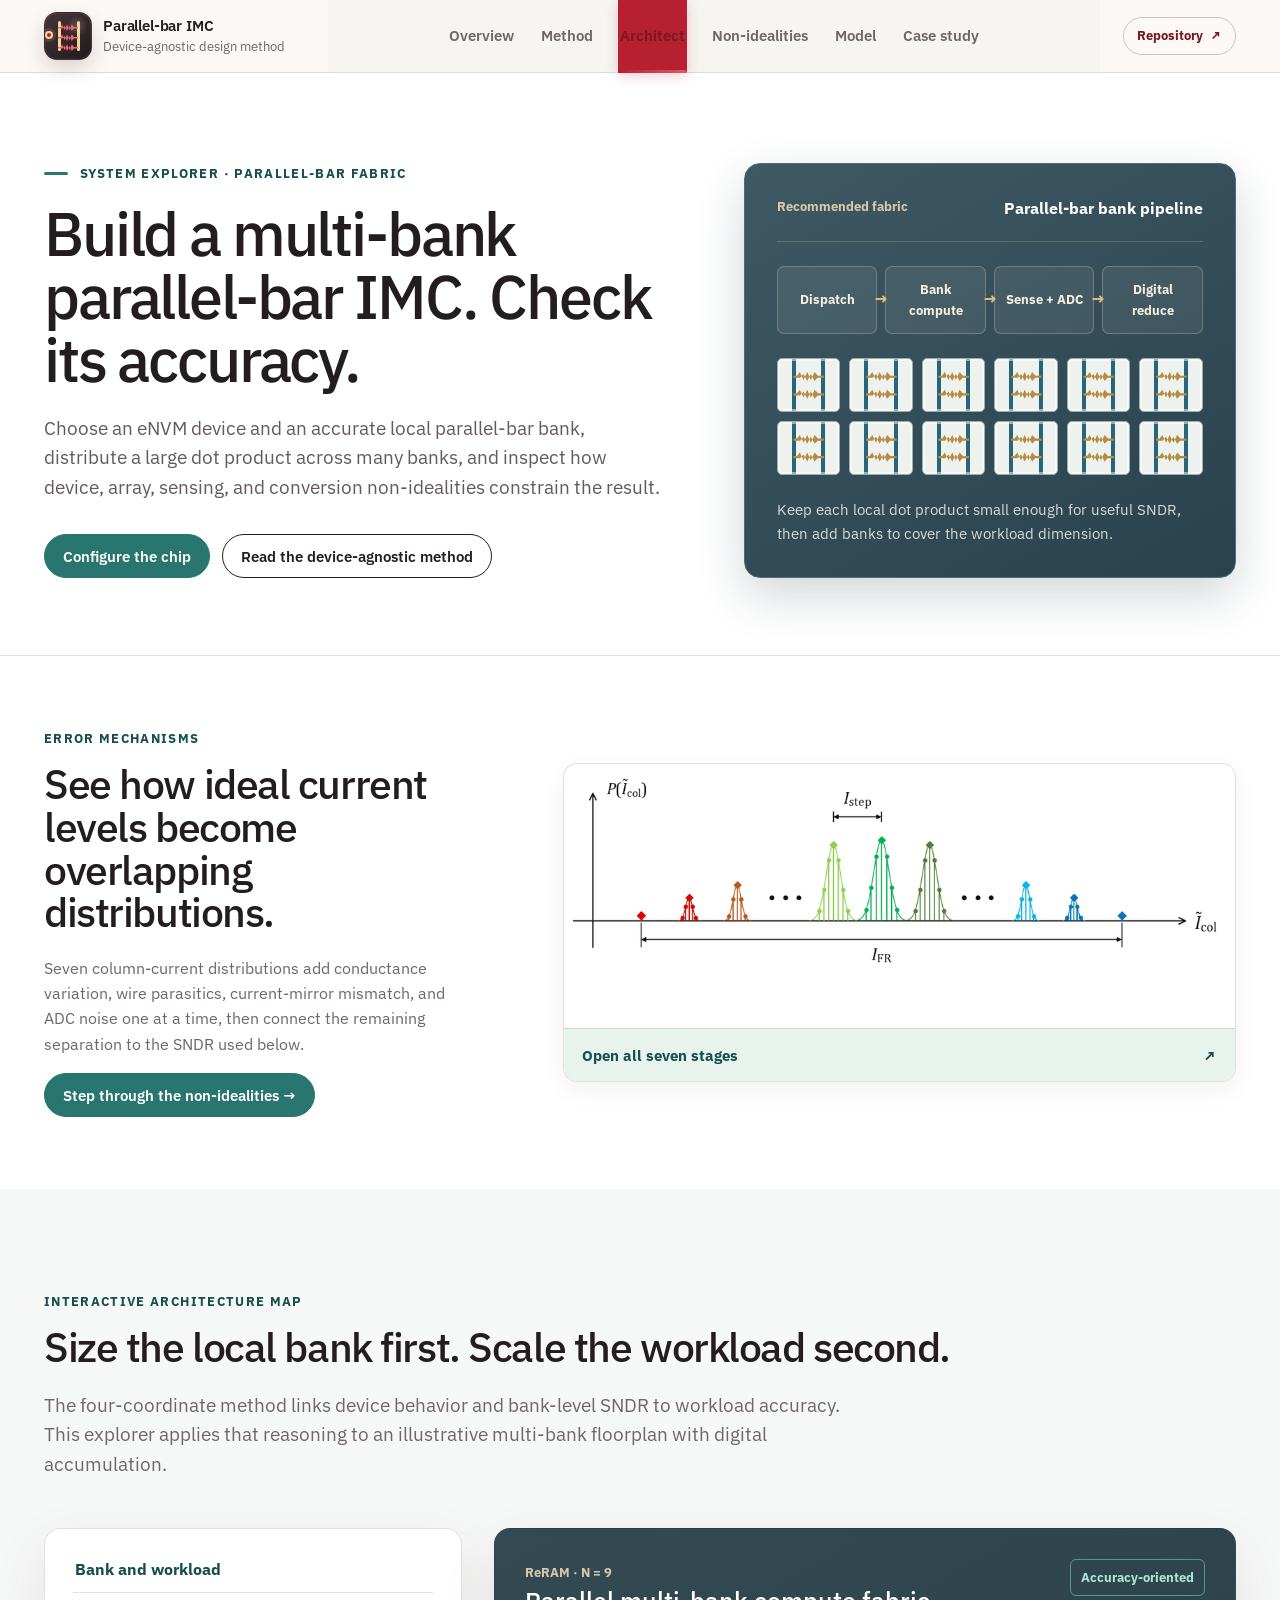
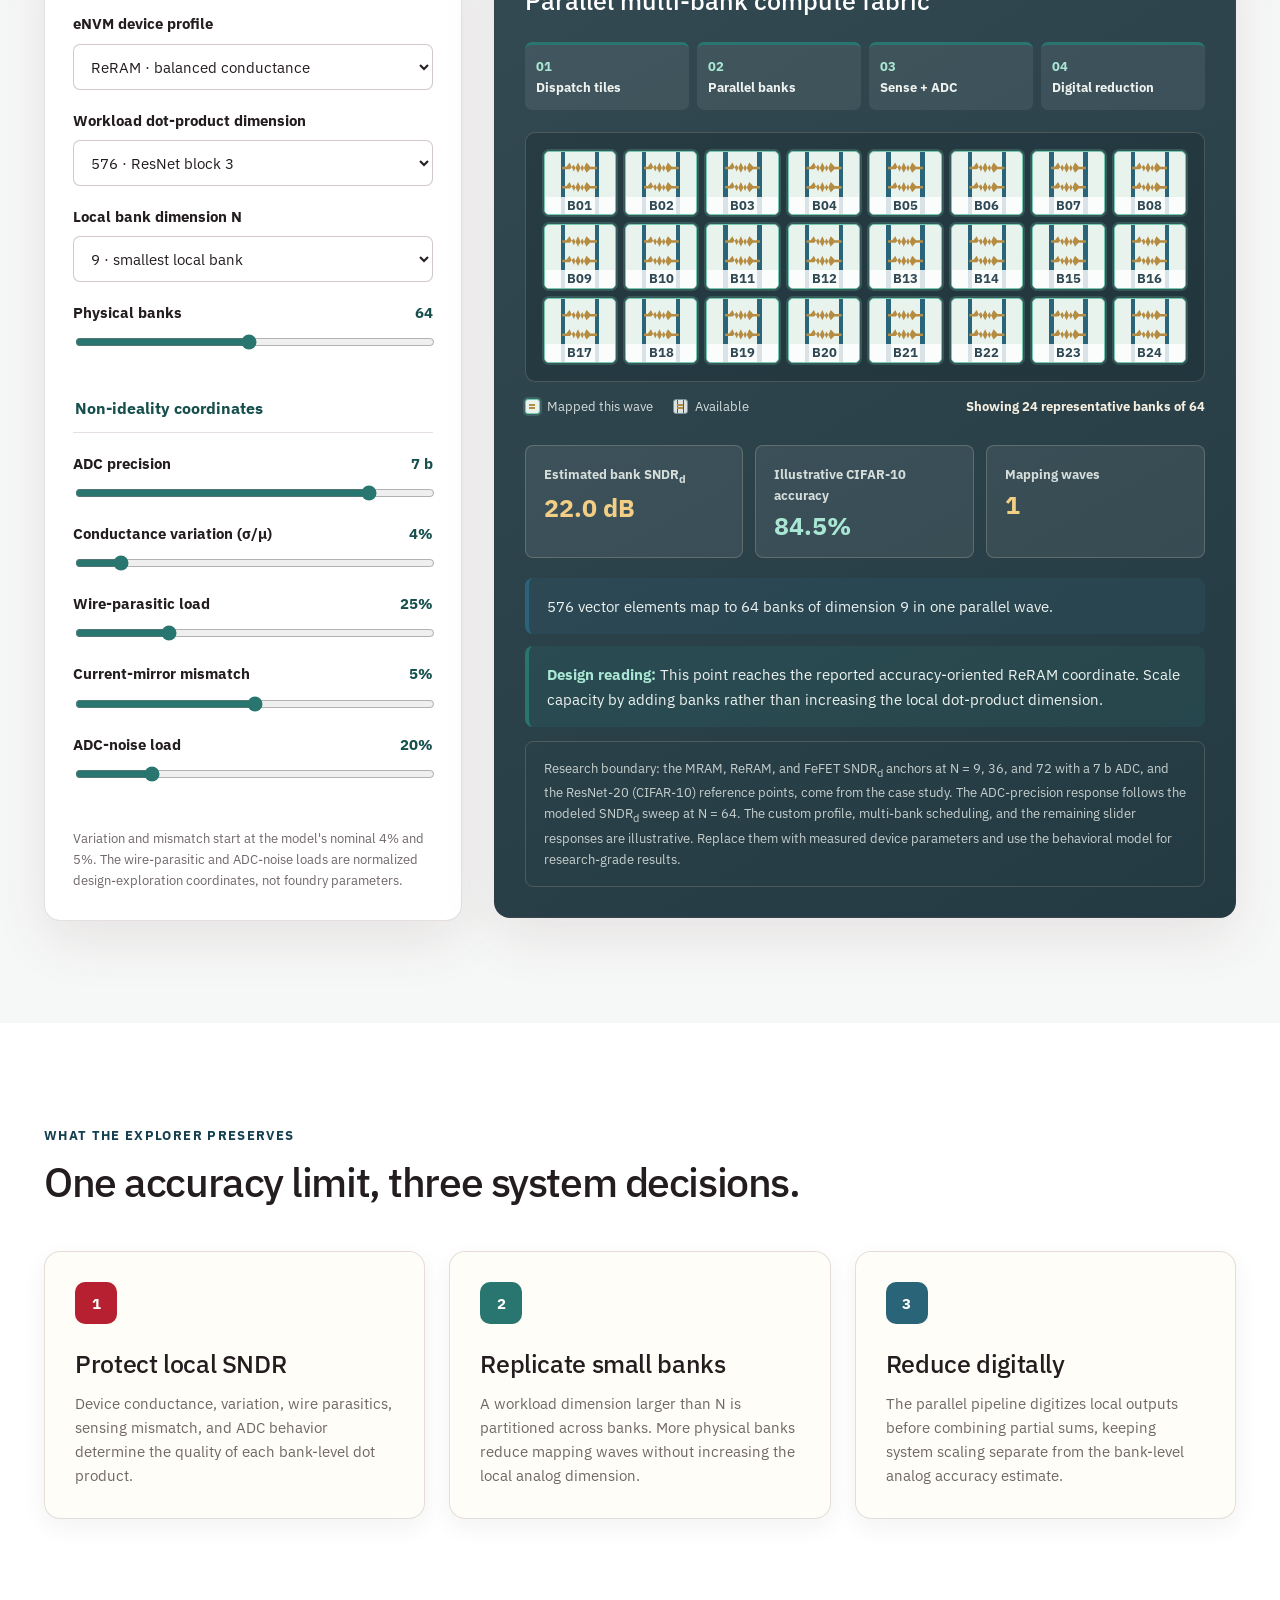
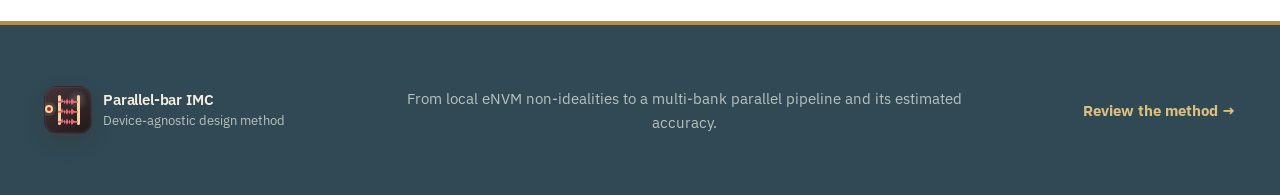
==== commit bfc3eda6: "Rename the cartoon page to Non-ideality Breakdown and redraw its diagrams Move cartoon.html to non-i" ====
--- a/docs/architect.html
+++ b/docs/architect.html
@@ -16,7 +16,7 @@
       <div class="container header-inner">
         <a class="brand" href="index.html" aria-label="Parallel-bar IMC overview"><span class="architecture-icon parallelbar-icon brand-architecture-icon" aria-hidden="true"><i></i><i></i><i></i><b></b><b></b><b></b><em></em></span><span><strong>Parallel-bar IMC</strong><small>Device-agnostic design method</small></span></a>
         <button class="menu-toggle" type="button" aria-expanded="false" aria-controls="site-nav">Menu</button>
-        <nav id="site-nav" class="site-nav" aria-label="Parallel-bar design method"><a href="index.html">Overview</a><a href="method.html">Method</a><a href="architect.html" aria-current="page">Architect</a><a href="cartoon.html">Cartoon</a><a href="code.html">Model</a><a href="paper.html">Case study</a><a class="nav-repository" href="https://github.com/calmyor/eNVM-IMC-Modeling">Repository <span aria-hidden="true">↗</span></a></nav>
+        <nav id="site-nav" class="site-nav" aria-label="Parallel-bar design method"><a href="index.html">Overview</a><a href="method.html">Method</a><a href="architect.html" aria-current="page">Architect</a><a href="non-idealities.html">Non-idealities</a><a href="code.html">Model</a><a href="paper.html">Case study</a><a class="nav-repository" href="https://github.com/calmyor/eNVM-IMC-Modeling">Repository <span aria-hidden="true">↗</span></a></nav>
         <a class="header-repo" href="https://github.com/calmyor/eNVM-IMC-Modeling">Repository <span aria-hidden="true">↗</span></a>
       </div>
     </header>
@@ -42,15 +42,15 @@
       <section class="section cartoon-teaser-section">
         <div class="container cartoon-teaser">
           <div class="content-copy">
-            <p class="section-kicker green">Build the error story</p>
+            <p class="section-kicker green">Error mechanisms</p>
             <h2>See how ideal current levels become overlapping distributions.</h2>
-            <p>A seven-stage cartoon introduces conductance variation, parasitics, sensing mismatch, and ADC noise one at a time, then connects the remaining separation to the SNDR used below.</p>
-            <a class="button button-green" href="cartoon.html">Watch the step-by-step cartoon →</a>
+            <p>Seven column-current distributions add conductance variation, wire parasitics, current-mirror mismatch, and ADC noise one at a time, then connect the remaining separation to the SNDR used below.</p>
+            <a class="button button-green" href="non-idealities.html">Step through the non-idealities →</a>
           </div>
-          <a class="cartoon-teaser-media" href="cartoon.html" aria-label="Open the step-by-step current-distribution cartoon">
+          <a class="cartoon-teaser-media" href="non-idealities.html" aria-label="Open the step-by-step non-ideality breakdown">
             <picture>
-              <source media="(prefers-reduced-motion: reduce)" srcset="assets/histogram-cartoon/step-7.png" />
-              <img src="assets/histogram-cartoon/histogram-nonidealities.gif" alt="Animated current distributions broadening as resistive IMC non-idealities are added." />
+              <source media="(prefers-reduced-motion: reduce)" srcset="assets/current-distributions/step-7.svg" />
+              <img src="assets/current-distributions/distribution-sequence.gif" alt="Animated current distributions broadening as resistive IMC non-idealities are added." />
             </picture>
             <span>Open all seven stages <b aria-hidden="true">↗</b></span>
           </a>
--- a/docs/styles.css
+++ b/docs/styles.css
@@ -420,6 +420,11 @@
 .cartoon-panel { min-height: 470px; display: grid; grid-template-columns: minmax(0, 1.55fr) minmax(310px, .65fr); align-items: stretch; }
 .cartoon-frame { padding: 28px; display: grid; place-items: center; border-right: 1px solid var(--line); background: #fff; }
 .cartoon-frame img { width: 100%; max-height: 460px; display: block; object-fit: contain; }
+.cartoon-frame img { grid-area: 1 / 1; height: auto; }
+.cartoon-frame .cartoon-fade { opacity: 0; pointer-events: none; }
+.cartoon-frame .cartoon-fade.is-fading { animation: cartoon-fade-out .42s ease forwards; }
+@keyframes cartoon-fade-out { from { opacity: 1; } to { opacity: 0; } }
+@media (prefers-reduced-motion: reduce) { .cartoon-frame .cartoon-fade.is-fading { animation: none; } }
 .cartoon-copy { padding: clamp(30px, 4vw, 52px); display: flex; flex-direction: column; justify-content: center; background: linear-gradient(160deg, var(--green-light), #fff 72%); }
 .cartoon-count { margin: 0 0 14px; color: var(--green-dark); font-size: var(--text-xs); font-weight: 700; letter-spacing: .04em; text-transform: uppercase; }
 .cartoon-copy h3 { margin: 0 0 16px; font-size: var(--text-xl); line-height: 1.08; letter-spacing: -.035em; }
@@ -859,8 +864,8 @@
 
 /* Standalone parallel-bar identity */
 .site-nav a[aria-current="page"] { background: var(--green); box-shadow: 0 4px 12px rgba(40,118,111,.22); }
-.site-nav a[href="cartoon.html"]::before, .site-nav a[href="index.html#paper"]::before { content: ""; width: 19px; height: 19px; flex-shrink: 0; border: 1px solid var(--line-dark); border-radius: 4px; background-color: #fff; }
-.site-nav a[href="cartoon.html"]::before { background-image: linear-gradient(0deg, transparent 72%, #7b93eb 72%), linear-gradient(90deg, #ef777b 0 18%, transparent 18% 27%, #d97775 27% 45%, transparent 45% 55%, #70c3df 55% 73%, transparent 73% 82%, #6686e7 82%); }
+.site-nav a[href="non-idealities.html"]::before, .site-nav a[href="index.html#paper"]::before { content: ""; width: 19px; height: 19px; flex-shrink: 0; border: 1px solid var(--line-dark); border-radius: 4px; background-color: #fff; }
+.site-nav a[href="non-idealities.html"]::before { background-image: linear-gradient(0deg, transparent 72%, #7b93eb 72%), linear-gradient(90deg, #ef777b 0 18%, transparent 18% 27%, #d97775 27% 45%, transparent 45% 55%, #70c3df 55% 73%, transparent 73% 82%, #6686e7 82%); }
 .site-nav a[href="index.html#paper"]::before { background-image: linear-gradient(var(--gold), var(--gold)), linear-gradient(var(--stone), var(--stone)), linear-gradient(var(--stone), var(--stone)); background-size: 3px 11px, 7px 2px, 7px 2px; background-position: 3px center, 8px 5px, 8px 10px; background-repeat: no-repeat; }
 
 @media (max-width: 1160px) {
